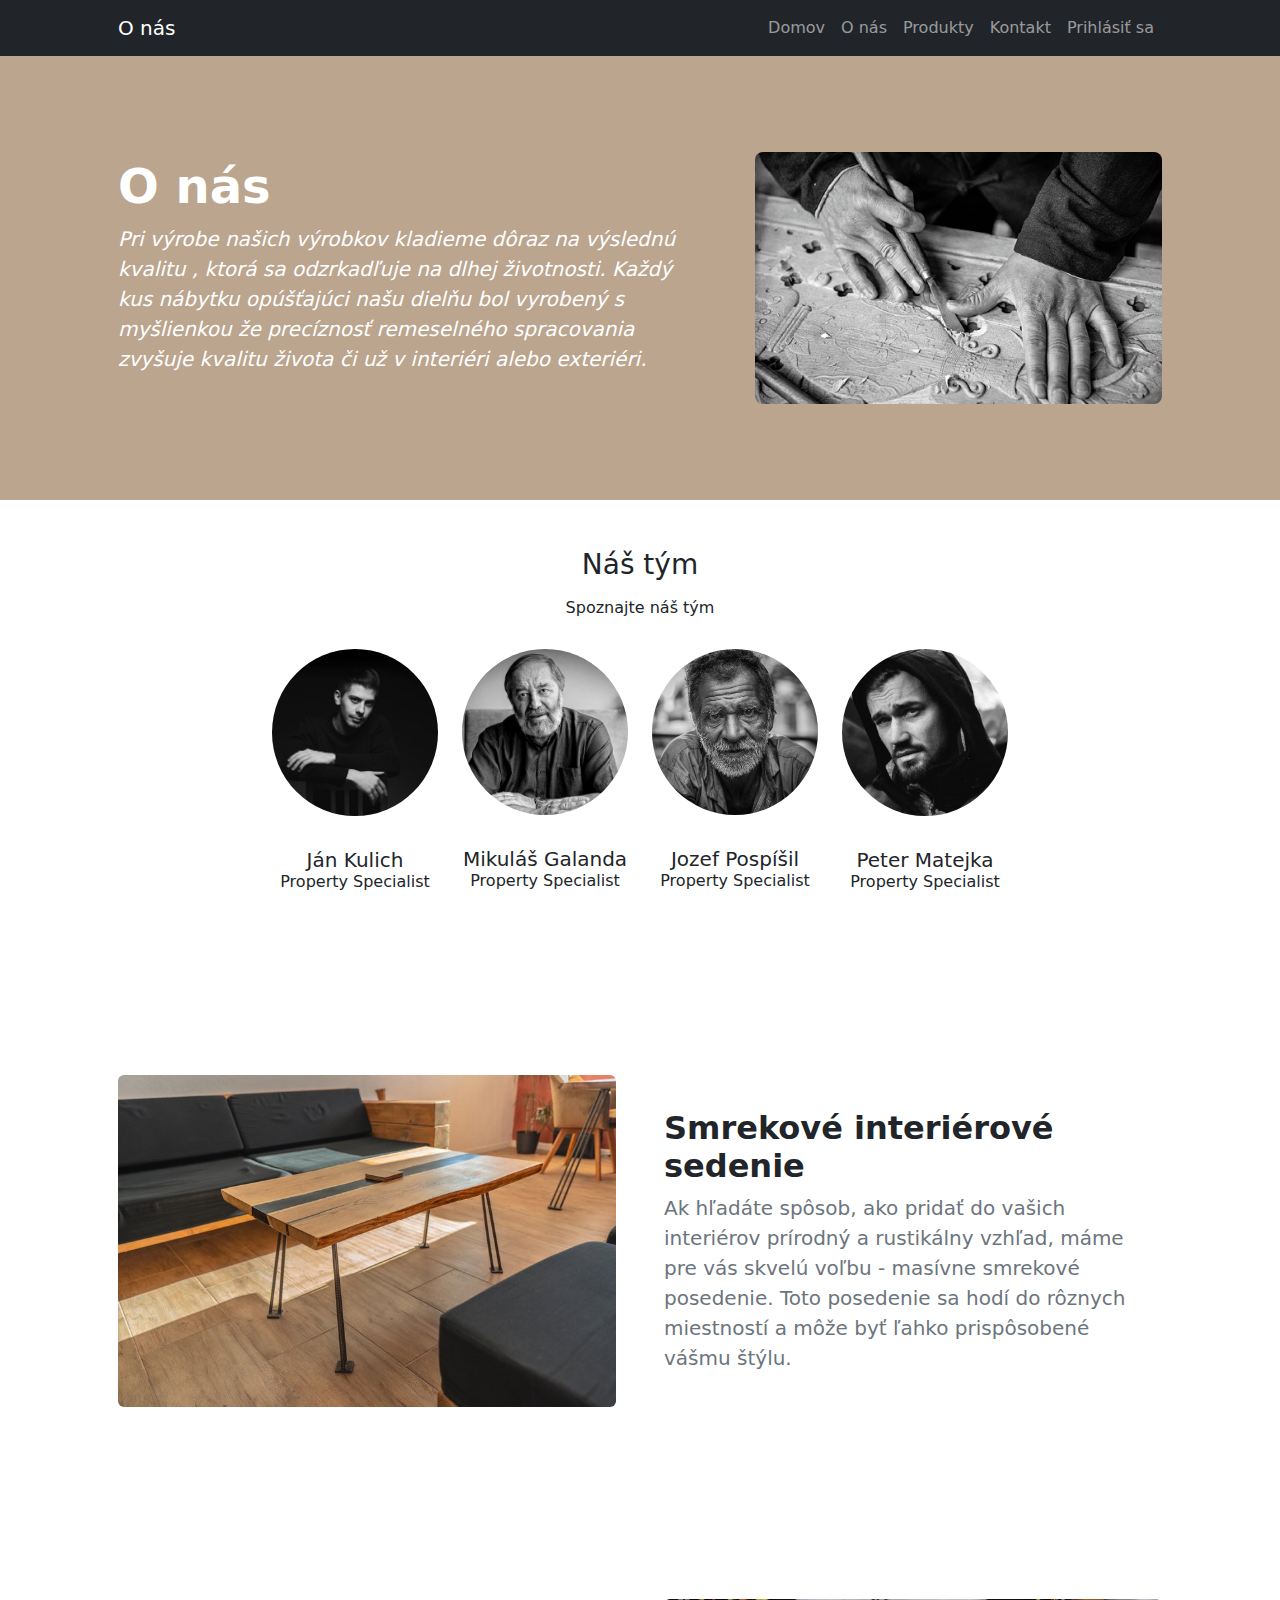
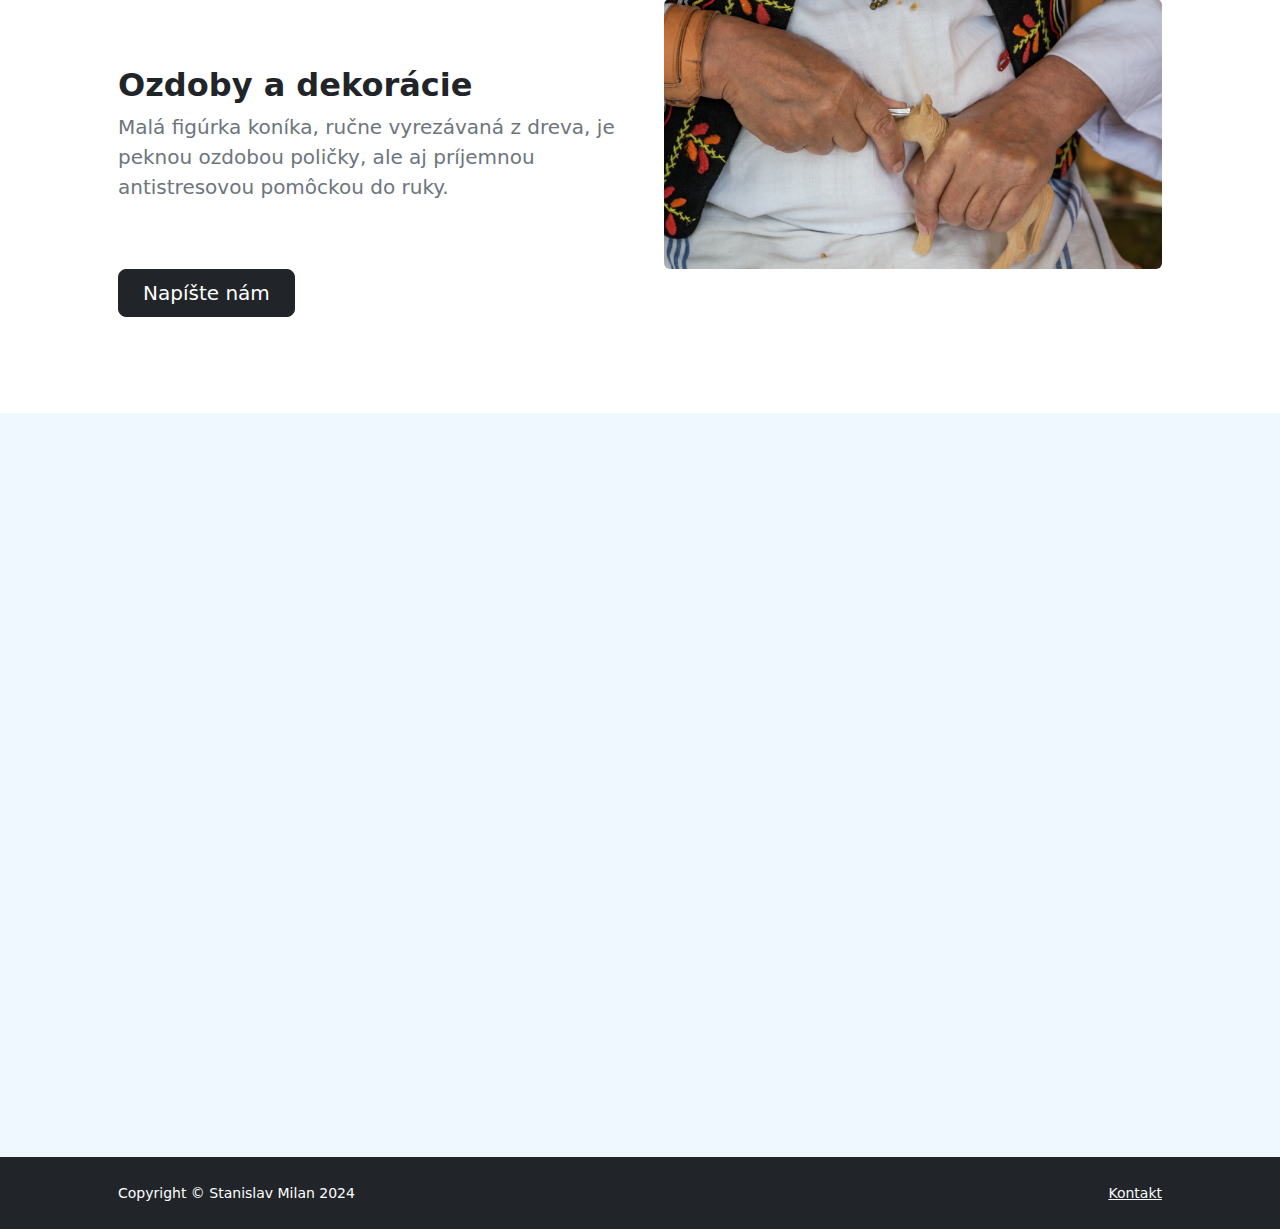
==== about.html @ b29594f5 "Add files via upload" ====
<!DOCTYPE html>
<html lang="sk">
    <head>
        <meta charset="utf-8" />
        <meta name="viewport" content="width=device-width, initial-scale=1, shrink-to-fit=no" />
        <meta name="description" content="" />
        <meta name="author" content="Stanislav Milan" />
        <title>Umelecké rezbárstvo-Masívny nábytok</title>
        <!-- Favicon-->
        <link rel="icon" type="image/x-icon" href="assets/stanologo.jpg" />
        <!-- Bootstrap icons-->
        <link href="https://cdn.jsdelivr.net/npm/bootstrap-icons@1.5.0/font/bootstrap-icons.css" rel="stylesheet" />
        <!-- Core theme CSS (includes Bootstrap)-->
        <link href="css/styles.css" rel="stylesheet" />
    </head>
    <body class="d-flex flex-column h-100 mt-0">
        <main class="flex-shrink-0">
            <!-- Navigacia-->
            <nav class="navbar navbar-expand-lg navbar-dark bg-dark">
                <div class="container px-5">
                    <a class="navbar-brand">O nás</a>
                    <button class="navbar-toggler" type="button" data-bs-toggle="collapse" data-bs-target="#navbarSupportedContent" aria-controls="navbarSupportedContent" aria-expanded="false" aria-label="Toggle navigation"><span class="navbar-toggler-icon"></span></button>
                    <div class="collapse navbar-collapse" id="navbarSupportedContent">
                        <ul class="navbar-nav ms-auto mb-2 mb-lg-0">
                            <li class="nav-item"><a class="nav-link" href="index.html">Domov</a></li>
                            <li class="nav-item"><a class="nav-link" href="about.html">O nás</a></li>
                            <li class="nav-item"><a class="nav-link" href="pricing.html">Produkty</a></li>
                            <li class="nav-item"><a class="nav-link" href="contact.html">Kontakt</a></li>
                            <li class="nav-item"><a class="nav-link" href="faq.html">Prihlásiť sa</a></li>
                            <li class="nav-item dropdown">
                    </div>
                </div>
            </nav>
            <!-- Header-->
            <button type="button" class="btn btn-dark  btn-floating btn-lg" id="btn-back-to-top">
                <i class="bi bi-arrow-up-circle"></i>
              </button>

            <header class="py-5" style="background-color: #bba58e;">
                <div class="container px-5">
                    <div class="row gx-5 align-items-center justify-content-center">
                        <div class="col-lg-8 col-xl-7 col-xxl-6">
                            <div class="my-5 text-center text-xl-start">
                                <h1 class="display-5 fw-bolder text-white mb-2">O nás</h1>
                                <div class="fs-5 mb-4 fst-italic text-white">Pri výrobe našich výrobkov kladieme dôraz na výslednú kvalitu , ktorá sa odzrkadľuje na dlhej životnosti. Každý kus nábytku opúšťajúci našu dielňu bol vyrobený s myšlienkou že precíznosť remeselného spracovania zvyšuje kvalitu života či už v interiéri alebo exteriéri.</div>
                                <div class="d-grid gap-3 d-sm-flex justify-content-sm-center justify-content-xl-start "></div>
                            </div>
                          </div>
                    <div class="col-xl-5 col-xxl-6 d-none d-xl-block text-center"><img class="img-fluid rounded-3 my-5" src="img/foto8.png" alt="..." /></div>
                </div>
              </div>
            </header>
            <div class="py-5 bg-white">
                <div class="container">
                  <div class="row justify-content-center mb-4">
                    <div class="col-md-7 text-center ">
                      <h3 class="mb-3">Náš tým</h3>
                      <h6 class="subtitle">Spoznajte náš tým </h6>
                    </div>
                  </div>
                  <div class="row justify-content-center">
                    <!-- column  -->
                    <div class="col-lg-2 mb-4">
                      <!-- Row -->
                      <div class="row">
                        <div class="col-md-12">
                          <img src="img/pt1.jpg" alt="wrapkit" class="img-fluid rounded-circle" />
                        </div>
                        <div class="col-md-12 text-center">
                          <div class="pt-2">
                            <h5 class="mt-4 font-weight-medium mb-0">Ján Kulich </h5>
                            <h6 class="subtitle mb-3">Property Specialist</h6>
                            
                           
                          </div>
                        </div>
                      </div>
                      <!-- Row -->
                    </div>
                    <!-- column  -->
                    <!-- column  -->
                    <div class="col-lg-2 mb-4">
                      <!-- Row -->
                      <div class="row">
                        <div class="col-md-12">
                          <img src="img/pt2.jpg" alt="wrapkit" class="img-fluid rounded-circle" />
                        </div>
                        <div class="col-md-12 text-center">
                          <div class="pt-2">
                            <h5 class="mt-4 font-weight-medium mb-0">Mikuláš Galanda</h5>
                            <h6 class="subtitle mb-3">Property Specialist</h6>
                            
                          </div>
                        </div>
                      </div>
                      <!-- Row -->
                    </div>
                    <!-- column  -->
                    <!-- column  -->
                    <div class="col-lg-2 mb-4">
                      <!-- Row -->
                      <div class="row">
                        <div class="col-md-12">
                          <img src="img/pt3.jpg" alt="wrapkit" class="img-fluid rounded-circle" />
                        </div>
                        <div class="col-md-12 text-center">
                          <div class="pt-2">
                            <h5 class="mt-4 font-weight-medium mb-0">Jozef Pospíšil </h5>
                            <h6 class="subtitle mb-3">Property Specialist</h6>
                            
                            
                          </div>
                        </div>
                      </div>
                      <!-- Row -->
                    </div>
                    <!-- column  -->
                    <!-- column  -->
                    <div class="col-lg-2 mb-4">
                      <!-- Row -->
                      <div class="row">
                        <div class="col-md-12">
                          <img src="img/pt4.jpg" alt="wrapkit" class="img-fluid rounded-circle" />
                        </div>
                        <div class="col-md-12 text-center">
                          <div class="pt-2">
                            <h5 class="mt-4 font-weight-medium mb-0">Peter Matejka</h5>
                            <h6 class="subtitle mb-3">Property Specialist</h6>
                            
                            
                          </div>
                        </div>
                      </div>
                      <!-- Row -->
                    </div>
                  </div>
                </div>
              </div>
            <!-- Sekcia 1-->
            <section class="py-5 bg-white" id="scroll-target">
                <div class="container px-5 my-5">
                    <div class="row gx-5 align-items-center">
                        <div class="col-lg-6"><img class="img-fluid rounded mb-5 mb-lg-0" src="img/stol2.jpg" alt="..." /></div>
                        <div class="col-lg-6">
                            <h2 class="fw-bolder">Smrekové interiérové sedenie</h2>
                            <p class="lead fw-normal text-muted mb-0">Ak hľadáte spôsob, ako pridať do vašich interiérov prírodný a rustikálny vzhľad, máme pre vás skvelú voľbu - masívne smrekové posedenie. Toto posedenie sa hodí do rôznych miestností a môže byť ľahko prispôsobené vášmu štýlu.</p>
                        </div>
                    </div>
                </div>
            </section>
            <!-- Sekcia 2-->
            <section class="py-5 bg-white" id="scroll-target">
                <div class="container px-5 my-5">
                    <div class="row gx-5 align-items-center">
                        <div class="col-lg-6 order-first order-lg-last"><img class="img-fluid rounded mb-5 mb-lg-0" src="img/foto4.png" alt="..." /></div>
                        <div class="col-lg-6">
                            <h2 class="fw-bolder">Ozdoby a dekorácie</h2>
                            <p class="lead fw-normal text-muted mb-0">Malá figúrka koníka, ručne vyrezávaná z dreva, je peknou ozdobou poličky, ale aj príjemnou antistresovou pomôckou do ruky. </p>
                        </div>
                    </div>
                    <a class="btn btn-dark btn-lg px-4 me-sm-3" href="message formular.html">Napíšte nám</a>    
                </div>
            </section>

            <!--Google map--> 
            <div class="row justify-content-center mb-4">
              <div class=" text-center ">
            <div class="ratio ratio-16x9">
              <iframe src="https://www.google.com/maps/embed?pb=!1m18!1m12!1m3!1d96714.68291250926!2d-74.05953969406828!3d40.75468158321536!2m3!1f0!2f0!3f0!3m2!1i1024!2i768!4f13.1!3m3!1m2!1s0x89c2588f046ee661%3A0xa0b3281fcecc08c!2sManhattan%2C%20Nowy%20Jork%2C%20Stany%20Zjednoczone!5e0!3m2!1spl!2spl!4v1672242259543!5m2!1spl!2spl"  allowfullscreen="" loading="lazy" referrerpolicy="no-referrer-when-downgrade"></iframe>
            </div>
              </div>
            </div>
<!--Google Maps-->


            
        <!-- Footer-->
        <footer class="bg-dark py-4 mt-auto">
            <div class="container px-5">
                <div class="row align-items-center justify-content-between flex-column flex-sm-row">
                    <div class="col-auto"><div class="small m-0 text-white">Copyright &copy; Stanislav Milan 2024</div></div>
                    <div class="col-auto">
                        
                        
                        <a class="link-light small" href="contact.html">Kontakt</a>
                    </div>
                </div>
            </div>
        </footer>
        <!-- Bootstrap core JS-->
        <script src="https://cdn.jsdelivr.net/npm/bootstrap@5.2.3/dist/js/bootstrap.bundle.min.js"></script>
        <!-- Core theme JS-->
        <script src="js/scripts.js"></script>
    </body>
</html>
---- css/styles.css ----
@charset "UTF-8";

:root {
  --bs-blue: #0d6efd;
  --bs-indigo: #6610f2;
  --bs-purple: #6f42c1;
  --bs-pink: #d63384;
  --bs-red: #dc3545;
  --bs-orange: #fd7e14;
  --bs-yellow: #ffc107;
  --bs-green: #198754;
  --bs-teal: #20c997;
  --bs-cyan: #0dcaf0;
  --bs-black: #000;
  --bs-white: #fff;
  --bs-gray: #6c757d;
  --bs-gray-dark: #343a40;
  --bs-gray-100: #f8f9fa;
  --bs-gray-200: #e9ecef;
  --bs-gray-300: #dee2e6;
  --bs-gray-400: #ced4da;
  --bs-gray-500: #adb5bd;
  --bs-gray-600: #6c757d;
  --bs-gray-700: #495057;
  --bs-gray-800: #343a40;
  --bs-gray-900: #212529;
  --bs-primary: #0d6efd;
  --bs-secondary: #6c757d;
  --bs-success: #198754;
  --bs-info: #0dcaf0;
  --bs-warning: #ffc107;
  --bs-danger: #dc3545;
  --bs-light: #f8f9fa;
  --bs-dark: #212529;
  --bs-primary-rgb: 13, 110, 253;
  --bs-secondary-rgb: 108, 117, 125;
  --bs-success-rgb: 25, 135, 84;
  --bs-info-rgb: 13, 202, 240;
  --bs-warning-rgb: 255, 193, 7;
  --bs-danger-rgb: 220, 53, 69;
  --bs-light-rgb: 248, 249, 250;
  --bs-dark-rgb: 33, 37, 41;
  --bs-white-rgb: 255, 255, 255;
  --bs-black-rgb: 0, 0, 0;
  --bs-body-color-rgb: 33, 37, 41;
  --bs-body-bg-rgb: 255, 255, 255;
  --bs-font-sans-serif: system-ui, -apple-system, "Segoe UI", Roboto, "Helvetica Neue", "Noto Sans", "Liberation Sans", Arial, sans-serif, "Apple Color Emoji", "Segoe UI Emoji", "Segoe UI Symbol", "Noto Color Emoji";
  --bs-font-monospace: SFMono-Regular, Menlo, Monaco, Consolas, "Liberation Mono", "Courier New", monospace;
  --bs-gradient: linear-gradient(180deg, rgba(255, 255, 255, 0.15), rgba(255, 255, 255, 0));
  --bs-body-font-family: var(--bs-font-sans-serif);
  --bs-body-font-size: 1rem;
  --bs-body-font-weight: 400;
  --bs-body-line-height: 1.5;
  --bs-body-color: #212529;
  --bs-body-bg: #fff;
  --bs-border-width: 1px;
  --bs-border-style: solid;
  --bs-border-color: #dee2e6;
  --bs-border-color-translucent: rgba(0, 0, 0, 0.175);
  --bs-border-radius: 0.375rem;
  --bs-border-radius-sm: 0.25rem;
  --bs-border-radius-lg: 0.5rem;
  --bs-border-radius-xl: 1rem;
  --bs-border-radius-2xl: 2rem;
  --bs-border-radius-pill: 50rem;
  --bs-link-color: #0d6efd;
  --bs-link-hover-color: #0a58ca;
  --bs-code-color: #d63384;
  --bs-highlight-bg: #fff3cd;
}

*,
*::before,
*::after {
  box-sizing: border-box;
}

@media (prefers-reduced-motion: no-preference) {
  :root {
    scroll-behavior: smooth;
  }
}

body {
  margin: 0;
  font-family: var(--bs-body-font-family);
  font-size: var(--bs-body-font-size);
  font-weight: var(--bs-body-font-weight);
  line-height: var(--bs-body-line-height);
  color: var(--bs-body-color);
  text-align: var(--bs-body-text-align);
  background-color: var(--bs-body-bg);
  -webkit-text-size-adjust: 100%;
  -webkit-tap-highlight-color: rgba(0, 0, 0, 0);
}

#btn-back-to-top {
  position: fixed;
  bottom: 20px;
  right: 20px;
  display: none;
  }

hr {
  margin: 1rem 0;
  color: inherit;
  border: 0;
  border-top: 1px solid;
  opacity: 0.25;
}

h6, .h6, h5, .h5, h4, .h4, h3, .h3, h2, .h2, h1, .h1 {
  margin-top: 0;
  margin-bottom: 0.5rem;
  font-weight: 500;
  line-height: 1.2;
}

h1, .h1 {
  font-size: calc(1.375rem + 1.5vw);
}
@media (min-width: 1200px) {
  h1, .h1 {
    font-size: 2.5rem;
  }
}

h2, .h2 {
  font-size: calc(1.325rem + 0.9vw);
}
@media (min-width: 1200px) {
  h2, .h2 {
    font-size: 2rem;
  }
}

h3, .h3 {
  font-size: calc(1.3rem + 0.6vw);
}
@media (min-width: 1200px) {
  h3, .h3 {
    font-size: 1.75rem;
  }
}

h4, .h4 {
  font-size: calc(1.275rem + 0.3vw);
}
@media (min-width: 1200px) {
  h4, .h4 {
    font-size: 1.5rem;
  }
}

h5, .h5 {
  font-size: 1.25rem;
}

h6, .h6 {
  font-size: 1rem;
}

p {
  margin-top: 0;
  margin-bottom: 1rem;
}

abbr[title] {
  -webkit-text-decoration: underline dotted;
          text-decoration: underline dotted;
  cursor: help;
  -webkit-text-decoration-skip-ink: none;
          text-decoration-skip-ink: none;
}

address {
  margin-bottom: 1rem;
  font-style: normal;
  line-height: inherit;
}

ol,
ul {
  padding-left: 2rem;
}

ol,
ul,
dl {
  margin-top: 0;
  margin-bottom: 1rem;
}

ol ol,
ul ul,
ol ul,
ul ol {
  margin-bottom: 0;
}

dt {
  font-weight: 700;
}

dd {
  margin-bottom: 0.5rem;
  margin-left: 0;
}

blockquote {
  margin: 0 0 1rem;
}

b,
strong {
  font-weight: bolder;
}

small, .small {
  font-size: 0.875em;
}

mark, .mark {
  padding: 0.1875em;
  background-color: var(--bs-highlight-bg);
}

sub,
sup {
  position: relative;
  font-size: 0.75em;
  line-height: 0;
  vertical-align: baseline;
}

sub {
  bottom: -0.25em;
}

sup {
  top: -0.5em;
}

a {
  color: var(--bs-link-color);
  text-decoration: underline;
}
a:hover {
  color: var(--bs-link-hover-color);
}

a:not([href]):not([class]), a:not([href]):not([class]):hover {
  color: inherit;
  text-decoration: none;
}

pre,
code,
kbd,
samp {
  font-family: var(--bs-font-monospace);
  font-size: 1em;
}

pre {
  display: block;
  margin-top: 0;
  margin-bottom: 1rem;
  overflow: auto;
  font-size: 0.875em;
}
pre code {
  font-size: inherit;
  color: inherit;
  word-break: normal;
}

code {
  font-size: 0.875em;
  color: var(--bs-code-color);
  word-wrap: break-word;
}
a > code {
  color: inherit;
}

kbd {
  padding: 0.1875rem 0.375rem;
  font-size: 0.875em;
  color: var(--bs-body-bg);
  background-color: var(--bs-body-color);
  border-radius: 0.25rem;
}
kbd kbd {
  padding: 0;
  font-size: 1em;
}

figure {
  margin: 0 0 1rem;
}

img,
svg {
  vertical-align: middle;
}

table {
  caption-side: bottom;
  border-collapse: collapse;
}

caption {
  padding-top: 0.5rem;
  padding-bottom: 0.5rem;
  color: #6c757d;
  text-align: left;
}

th {
  text-align: inherit;
  text-align: -webkit-match-parent;
}

thead,
tbody,
tfoot,
tr,
td,
th {
  border-color: inherit;
  border-style: solid;
  border-width: 0;
}

label {
  display: inline-block;
}

button {
  border-radius: 0;
}

button:focus:not(:focus-visible) {
  outline: 0;
}

input,
button,
select,
optgroup,
textarea {
  margin: 0;
  font-family: inherit;
  font-size: inherit;
  line-height: inherit;
}

button,
select {
  text-transform: none;
}

[role=button] {
  cursor: pointer;
}

select {
  word-wrap: normal;
}
select:disabled {
  opacity: 1;
}

[list]:not([type=date]):not([type=datetime-local]):not([type=month]):not([type=week]):not([type=time])::-webkit-calendar-picker-indicator {
  display: none !important;
}

button,
[type=button],
[type=reset],
[type=submit] {
  -webkit-appearance: button;
}
button:not(:disabled),
[type=button]:not(:disabled),
[type=reset]:not(:disabled),
[type=submit]:not(:disabled) {
  cursor: pointer;
}

::-moz-focus-inner {
  padding: 0;
  border-style: none;
}

textarea {
  resize: vertical;
}

fieldset {
  min-width: 0;
  padding: 0;
  margin: 0;
  border: 0;
}

legend {
  float: left;
  width: 100%;
  padding: 0;
  margin-bottom: 0.5rem;
  font-size: calc(1.275rem + 0.3vw);
  line-height: inherit;
}
@media (min-width: 1200px) {
  legend {
    font-size: 1.5rem;
  }
}
legend + * {
  clear: left;
}

::-webkit-datetime-edit-fields-wrapper,
::-webkit-datetime-edit-text,
::-webkit-datetime-edit-minute,
::-webkit-datetime-edit-hour-field,
::-webkit-datetime-edit-day-field,
::-webkit-datetime-edit-month-field,
::-webkit-datetime-edit-year-field {
  padding: 0;
}

::-webkit-inner-spin-button {
  height: auto;
}

[type=search] {
  outline-offset: -2px;
  -webkit-appearance: textfield;
}

/* rtl:raw:
[type="tel"],
[type="url"],
[type="email"],
[type="number"] {
  direction: ltr;
}
*/
::-webkit-search-decoration {
  -webkit-appearance: none;
}

::-webkit-color-swatch-wrapper {
  padding: 0;
}

::file-selector-button {
  font: inherit;
  -webkit-appearance: button;
}

output {
  display: inline-block;
}

iframe {
  border: 0;
}

summary {
  display: list-item;
  cursor: pointer;
}

progress {
  vertical-align: baseline;
}

[hidden] {
  display: none !important;
}

.lead {
  font-size: 1.25rem;
  font-weight: 300;
}

.display-1 {
  font-size: calc(1.625rem + 4.5vw);
  font-weight: 300;
  line-height: 1.2;
}
@media (min-width: 1200px) {
  .display-1 {
    font-size: 5rem;
  }
}

.display-2 {
  font-size: calc(1.575rem + 3.9vw);
  font-weight: 300;
  line-height: 1.2;
}
@media (min-width: 1200px) {
  .display-2 {
    font-size: 4.5rem;
  }
}

.display-3 {
  font-size: calc(1.525rem + 3.3vw);
  font-weight: 300;
  line-height: 1.2;
}
@media (min-width: 1200px) {
  .display-3 {
    font-size: 4rem;
  }
}

.display-4 {
  font-size: calc(1.475rem + 2.7vw);
  font-weight: 300;
  line-height: 1.2;
}
@media (min-width: 1200px) {
  .display-4 {
    font-size: 3.5rem;
  }
}

.display-5 {
  font-size: calc(1.425rem + 2.1vw);
  font-weight: 300;
  line-height: 1.2;
}
@media (min-width: 1200px) {
  .display-5 {
    font-size: 3rem;
  }
}

.display-6 {
  font-size: calc(1.375rem + 1.5vw);
  font-weight: 300;
  line-height: 1.2;
}
@media (min-width: 1200px) {
  .display-6 {
    font-size: 2.5rem;
  }
}

.list-unstyled {
  padding-left: 0;
  list-style: none;
}

.list-inline {
  padding-left: 0;
  list-style: none;
}

.list-inline-item {
  display: inline-block;
}
.list-inline-item:not(:last-child) {
  margin-right: 0.5rem;
}

.initialism {
  font-size: 0.875em;
  text-transform: uppercase;
}

.blockquote {
  margin-bottom: 1rem;
  font-size: 1.25rem;
}
.blockquote > :last-child {
  margin-bottom: 0;
}

.blockquote-footer {
  margin-top: -1rem;
  margin-bottom: 1rem;
  font-size: 0.875em;
  color: #6c757d;
}
.blockquote-footer::before {
  content: "— ";
}

.img-fluid {
  max-width: 100%;
  height: auto;
}

.img-thumbnail {
  padding: 0.25rem;
  background-color: #fff;
  border: 1px solid var(--bs-border-color);
  border-radius: 0.375rem;
  max-width: 100%;
  height: auto;
}

.figure {
  display: inline-block;
}

.figure-img {
  margin-bottom: 0.5rem;
  line-height: 1;
}

.figure-caption {
  font-size: 0.875em;
  color: #6c757d;
}

.container,
.container-fluid,
.container-xxl,
.container-xl,
.container-lg,
.container-md,
.container-sm {
  --bs-gutter-x: 1.5rem;
  --bs-gutter-y: 0;
  width: 100%;
  padding-right: calc(var(--bs-gutter-x) * 0.5);
  padding-left: calc(var(--bs-gutter-x) * 0.5);
  margin-right: auto;
  margin-left: auto;
}

@media (min-width: 576px) {
  .container-sm, .container {
    max-width: 540px;
  }
}
@media (min-width: 768px) {
  .container-md, .container-sm, .container {
    max-width: 720px;
  }
}
@media (min-width: 992px) {
  .container-lg, .container-md, .container-sm, .container {
    max-width: 960px;
  }
}
@media (min-width: 1200px) {
  .container-xl, .container-lg, .container-md, .container-sm, .container {
    max-width: 1140px;
  }
}
@media (min-width: 1400px) {
  .container-xxl, .container-xl, .container-lg, .container-md, .container-sm, .container {
    max-width: 1320px;
  }
}
.row {
  --bs-gutter-x: 1.5rem;
  --bs-gutter-y: 0;
  display: flex;
  flex-wrap: wrap;
  margin-top: calc(-1 * var(--bs-gutter-y));
  margin-right: calc(-0.5 * var(--bs-gutter-x));
  margin-left: calc(-0.5 * var(--bs-gutter-x));
}
.row > * {
  flex-shrink: 0;
  width: 100%;
  max-width: 100%;
  padding-right: calc(var(--bs-gutter-x) * 0.5);
  padding-left: calc(var(--bs-gutter-x) * 0.5);
  margin-top: var(--bs-gutter-y);
}

.col {
  flex: 1 0 0%;
}

.row-cols-auto > * {
  flex: 0 0 auto;
  width: auto;
}

.row-cols-1 > * {
  flex: 0 0 auto;
  width: 100%;
}

.row-cols-2 > * {
  flex: 0 0 auto;
  width: 50%;
}

.row-cols-3 > * {
  flex: 0 0 auto;
  width: 33.3333333333%;
}

.row-cols-4 > * {
  flex: 0 0 auto;
  width: 25%;
}

.row-cols-5 > * {
  flex: 0 0 auto;
  width: 20%;
}

.row-cols-6 > * {
  flex: 0 0 auto;
  width: 16.6666666667%;
}

.col-auto {
  flex: 0 0 auto;
  width: auto;
}

.col-1 {
  flex: 0 0 auto;
  width: 8.33333333%;
}

.col-2 {
  flex: 0 0 auto;
  width: 16.66666667%;
}

.col-3 {
  flex: 0 0 auto;
  width: 25%;
}

.col-4 {
  flex: 0 0 auto;
  width: 33.33333333%;
}

.col-5 {
  flex: 0 0 auto;
  width: 41.66666667%;
}

.col-6 {
  flex: 0 0 auto;
  width: 50%;
}

.col-7 {
  flex: 0 0 auto;
  width: 58.33333333%;
}

.col-8 {
  flex: 0 0 auto;
  width: 66.66666667%;
}

.col-9 {
  flex: 0 0 auto;
  width: 75%;
}

.col-10 {
  flex: 0 0 auto;
  width: 83.33333333%;
}

.col-11 {
  flex: 0 0 auto;
  width: 91.66666667%;
}

.col-12 {
  flex: 0 0 auto;
  width: 100%;
}

.offset-1 {
  margin-left: 8.33333333%;
}

.offset-2 {
  margin-left: 16.66666667%;
}

.offset-3 {
  margin-left: 25%;
}

.offset-4 {
  margin-left: 33.33333333%;
}

.offset-5 {
  margin-left: 41.66666667%;
}

.offset-6 {
  margin-left: 50%;
}

.offset-7 {
  margin-left: 58.33333333%;
}

.offset-8 {
  margin-left: 66.66666667%;
}

.offset-9 {
  margin-left: 75%;
}

.offset-10 {
  margin-left: 83.33333333%;
}

.offset-11 {
  margin-left: 91.66666667%;
}

.g-0,
.gx-0 {
  --bs-gutter-x: 0;
}

.g-0,
.gy-0 {
  --bs-gutter-y: 0;
}

.g-1,
.gx-1 {
  --bs-gutter-x: 0.25rem;
}

.g-1,
.gy-1 {
  --bs-gutter-y: 0.25rem;
}

.g-2,
.gx-2 {
  --bs-gutter-x: 0.5rem;
}

.g-2,
.gy-2 {
  --bs-gutter-y: 0.5rem;
}

.g-3,
.gx-3 {
  --bs-gutter-x: 1rem;
}

.g-3,
.gy-3 {
  --bs-gutter-y: 1rem;
}

.g-4,
.gx-4 {
  --bs-gutter-x: 1.5rem;
}

.g-4,
.gy-4 {
  --bs-gutter-y: 1.5rem;
}

.g-5,
.gx-5 {
  --bs-gutter-x: 3rem;
}

.g-5,
.gy-5 {
  --bs-gutter-y: 3rem;
}

@media (min-width: 576px) {
  .col-sm {
    flex: 1 0 0%;
  }
  .row-cols-sm-auto > * {
    flex: 0 0 auto;
    width: auto;
  }
  .row-cols-sm-1 > * {
    flex: 0 0 auto;
    width: 100%;
  }
  .row-cols-sm-2 > * {
    flex: 0 0 auto;
    width: 50%;
  }
  .row-cols-sm-3 > * {
    flex: 0 0 auto;
    width: 33.3333333333%;
  }
  .row-cols-sm-4 > * {
    flex: 0 0 auto;
    width: 25%;
  }
  .row-cols-sm-5 > * {
    flex: 0 0 auto;
    width: 20%;
  }
  .row-cols-sm-6 > * {
    flex: 0 0 auto;
    width: 16.6666666667%;
  }
  .col-sm-auto {
    flex: 0 0 auto;
    width: auto;
  }
  .col-sm-1 {
    flex: 0 0 auto;
    width: 8.33333333%;
  }
  .col-sm-2 {
    flex: 0 0 auto;
    width: 16.66666667%;
  }
  .col-sm-3 {
    flex: 0 0 auto;
    width: 25%;
  }
  .col-sm-4 {
    flex: 0 0 auto;
    width: 33.33333333%;
  }
  .col-sm-5 {
    flex: 0 0 auto;
    width: 41.66666667%;
  }
  .col-sm-6 {
    flex: 0 0 auto;
    width: 50%;
  }
  .col-sm-7 {
    flex: 0 0 auto;
    width: 58.33333333%;
  }
  .col-sm-8 {
    flex: 0 0 auto;
    width: 66.66666667%;
  }
  .col-sm-9 {
    flex: 0 0 auto;
    width: 75%;
  }
  .col-sm-10 {
    flex: 0 0 auto;
    width: 83.33333333%;
  }
  .col-sm-11 {
    flex: 0 0 auto;
    width: 91.66666667%;
  }
  .col-sm-12 {
    flex: 0 0 auto;
    width: 100%;
  }
  .offset-sm-0 {
    margin-left: 0;
  }
  .offset-sm-1 {
    margin-left: 8.33333333%;
  }
  .offset-sm-2 {
    margin-left: 16.66666667%;
  }
  .offset-sm-3 {
    margin-left: 25%;
  }
  .offset-sm-4 {
    margin-left: 33.33333333%;
  }
  .offset-sm-5 {
    margin-left: 41.66666667%;
  }
  .offset-sm-6 {
    margin-left: 50%;
  }
  .offset-sm-7 {
    margin-left: 58.33333333%;
  }
  .offset-sm-8 {
    margin-left: 66.66666667%;
  }
  .offset-sm-9 {
    margin-left: 75%;
  }
  .offset-sm-10 {
    margin-left: 83.33333333%;
  }
  .offset-sm-11 {
    margin-left: 91.66666667%;
  }
  .g-sm-0,
  .gx-sm-0 {
    --bs-gutter-x: 0;
  }
  .g-sm-0,
  .gy-sm-0 {
    --bs-gutter-y: 0;
  }
  .g-sm-1,
  .gx-sm-1 {
    --bs-gutter-x: 0.25rem;
  }
  .g-sm-1,
  .gy-sm-1 {
    --bs-gutter-y: 0.25rem;
  }
  .g-sm-2,
  .gx-sm-2 {
    --bs-gutter-x: 0.5rem;
  }
  .g-sm-2,
  .gy-sm-2 {
    --bs-gutter-y: 0.5rem;
  }
  .g-sm-3,
  .gx-sm-3 {
    --bs-gutter-x: 1rem;
  }
  .g-sm-3,
  .gy-sm-3 {
    --bs-gutter-y: 1rem;
  }
  .g-sm-4,
  .gx-sm-4 {
    --bs-gutter-x: 1.5rem;
  }
  .g-sm-4,
  .gy-sm-4 {
    --bs-gutter-y: 1.5rem;
  }
  .g-sm-5,
  .gx-sm-5 {
    --bs-gutter-x: 3rem;
  }
  .g-sm-5,
  .gy-sm-5 {
    --bs-gutter-y: 3rem;
  }
}
@media (min-width: 768px) {
  .col-md {
    flex: 1 0 0%;
  }
  .row-cols-md-auto > * {
    flex: 0 0 auto;
    width: auto;
  }
  .row-cols-md-1 > * {
    flex: 0 0 auto;
    width: 100%;
  }
  .row-cols-md-2 > * {
    flex: 0 0 auto;
    width: 50%;
  }
  .row-cols-md-3 > * {
    flex: 0 0 auto;
    width: 33.3333333333%;
  }
  .row-cols-md-4 > * {
    flex: 0 0 auto;
    width: 25%;
  }
  .row-cols-md-5 > * {
    flex: 0 0 auto;
    width: 20%;
  }
  .row-cols-md-6 > * {
    flex: 0 0 auto;
    width: 16.6666666667%;
  }
  .col-md-auto {
    flex: 0 0 auto;
    width: auto;
  }
  .col-md-1 {
    flex: 0 0 auto;
    width: 8.33333333%;
  }
  .col-md-2 {
    flex: 0 0 auto;
    width: 16.66666667%;
  }
  .col-md-3 {
    flex: 0 0 auto;
    width: 25%;
  }
  .col-md-4 {
    flex: 0 0 auto;
    width: 33.33333333%;
  }
  .col-md-5 {
    flex: 0 0 auto;
    width: 41.66666667%;
  }
  .col-md-6 {
    flex: 0 0 auto;
    width: 50%;
  }
  .col-md-7 {
    flex: 0 0 auto;
    width: 58.33333333%;
  }
  .col-md-8 {
    flex: 0 0 auto;
    width: 66.66666667%;
  }
  .col-md-9 {
    flex: 0 0 auto;
    width: 75%;
  }
  .col-md-10 {
    flex: 0 0 auto;
    width: 83.33333333%;
  }
  .col-md-11 {
    flex: 0 0 auto;
    width: 91.66666667%;
  }
  .col-md-12 {
    flex: 0 0 auto;
    width: 100%;
  }
  .offset-md-0 {
    margin-left: 0;
  }
  .offset-md-1 {
    margin-left: 8.33333333%;
  }
  .offset-md-2 {
    margin-left: 16.66666667%;
  }
  .offset-md-3 {
    margin-left: 25%;
  }
  .offset-md-4 {
    margin-left: 33.33333333%;
  }
  .offset-md-5 {
    margin-left: 41.66666667%;
  }
  .offset-md-6 {
    margin-left: 50%;
  }
  .offset-md-7 {
    margin-left: 58.33333333%;
  }
  .offset-md-8 {
    margin-left: 66.66666667%;
  }
  .offset-md-9 {
    margin-left: 75%;
  }
  .offset-md-10 {
    margin-left: 83.33333333%;
  }
  .offset-md-11 {
    margin-left: 91.66666667%;
  }
  .g-md-0,
  .gx-md-0 {
    --bs-gutter-x: 0;
  }
  .g-md-0,
  .gy-md-0 {
    --bs-gutter-y: 0;
  }
  .g-md-1,
  .gx-md-1 {
    --bs-gutter-x: 0.25rem;
  }
  .g-md-1,
  .gy-md-1 {
    --bs-gutter-y: 0.25rem;
  }
  .g-md-2,
  .gx-md-2 {
    --bs-gutter-x: 0.5rem;
  }
  .g-md-2,
  .gy-md-2 {
    --bs-gutter-y: 0.5rem;
  }
  .g-md-3,
  .gx-md-3 {
    --bs-gutter-x: 1rem;
  }
  .g-md-3,
  .gy-md-3 {
    --bs-gutter-y: 1rem;
  }
  .g-md-4,
  .gx-md-4 {
    --bs-gutter-x: 1.5rem;
  }
  .g-md-4,
  .gy-md-4 {
    --bs-gutter-y: 1.5rem;
  }
  .g-md-5,
  .gx-md-5 {
    --bs-gutter-x: 3rem;
  }
  .g-md-5,
  .gy-md-5 {
    --bs-gutter-y: 3rem;
  }
}
@media (min-width: 992px) {
  .col-lg {
    flex: 1 0 0%;
  }
  .row-cols-lg-auto > * {
    flex: 0 0 auto;
    width: auto;
  }
  .row-cols-lg-1 > * {
    flex: 0 0 auto;
    width: 100%;
  }
  .row-cols-lg-2 > * {
    flex: 0 0 auto;
    width: 50%;
  }
  .row-cols-lg-3 > * {
    flex: 0 0 auto;
    width: 33.3333333333%;
  }
  .row-cols-lg-4 > * {
    flex: 0 0 auto;
    width: 25%;
  }
  .row-cols-lg-5 > * {
    flex: 0 0 auto;
    width: 20%;
  }
  .row-cols-lg-6 > * {
    flex: 0 0 auto;
    width: 16.6666666667%;
  }
  .col-lg-auto {
    flex: 0 0 auto;
    width: auto;
  }
  .col-lg-1 {
    flex: 0 0 auto;
    width: 8.33333333%;
  }
  .col-lg-2 {
    flex: 0 0 auto;
    width: 16.66666667%;
  }
  .col-lg-3 {
    flex: 0 0 auto;
    width: 25%;
  }
  .col-lg-4 {
    flex: 0 0 auto;
    width: 33.33333333%;
  }
  .col-lg-5 {
    flex: 0 0 auto;
    width: 41.66666667%;
  }
  .col-lg-6 {
    flex: 0 0 auto;
    width: 50%;
  }
  .col-lg-7 {
    flex: 0 0 auto;
    width: 58.33333333%;
  }
  .col-lg-8 {
    flex: 0 0 auto;
    width: 66.66666667%;
  }
  .col-lg-9 {
    flex: 0 0 auto;
    width: 75%;
  }
  .col-lg-10 {
    flex: 0 0 auto;
    width: 83.33333333%;
  }
  .col-lg-11 {
    flex: 0 0 auto;
    width: 91.66666667%;
  }
  .col-lg-12 {
    flex: 0 0 auto;
    width: 100%;
  }
  .offset-lg-0 {
    margin-left: 0;
  }
  .offset-lg-1 {
    margin-left: 8.33333333%;
  }
  .offset-lg-2 {
    margin-left: 16.66666667%;
  }
  .offset-lg-3 {
    margin-left: 25%;
  }
  .offset-lg-4 {
    margin-left: 33.33333333%;
  }
  .offset-lg-5 {
    margin-left: 41.66666667%;
  }
  .offset-lg-6 {
    margin-left: 50%;
  }
  .offset-lg-7 {
    margin-left: 58.33333333%;
  }
  .offset-lg-8 {
    margin-left: 66.66666667%;
  }
  .offset-lg-9 {
    margin-left: 75%;
  }
  .offset-lg-10 {
    margin-left: 83.33333333%;
  }
  .offset-lg-11 {
    margin-left: 91.66666667%;
  }
  .g-lg-0,
  .gx-lg-0 {
    --bs-gutter-x: 0;
  }
  .g-lg-0,
  .gy-lg-0 {
    --bs-gutter-y: 0;
  }
  .g-lg-1,
  .gx-lg-1 {
    --bs-gutter-x: 0.25rem;
  }
  .g-lg-1,
  .gy-lg-1 {
    --bs-gutter-y: 0.25rem;
  }
  .g-lg-2,
  .gx-lg-2 {
    --bs-gutter-x: 0.5rem;
  }
  .g-lg-2,
  .gy-lg-2 {
    --bs-gutter-y: 0.5rem;
  }
  .g-lg-3,
  .gx-lg-3 {
    --bs-gutter-x: 1rem;
  }
  .g-lg-3,
  .gy-lg-3 {
    --bs-gutter-y: 1rem;
  }
  .g-lg-4,
  .gx-lg-4 {
    --bs-gutter-x: 1.5rem;
  }
  .g-lg-4,
  .gy-lg-4 {
    --bs-gutter-y: 1.5rem;
  }
  .g-lg-5,
  .gx-lg-5 {
    --bs-gutter-x: 3rem;
  }
  .g-lg-5,
  .gy-lg-5 {
    --bs-gutter-y: 3rem;
  }
}
@media (min-width: 1200px) {
  .col-xl {
    flex: 1 0 0%;
  }
  .row-cols-xl-auto > * {
    flex: 0 0 auto;
    width: auto;
  }
  .row-cols-xl-1 > * {
    flex: 0 0 auto;
    width: 100%;
  }
  .row-cols-xl-2 > * {
    flex: 0 0 auto;
    width: 50%;
  }
  .row-cols-xl-3 > * {
    flex: 0 0 auto;
    width: 33.3333333333%;
  }
  .row-cols-xl-4 > * {
    flex: 0 0 auto;
    width: 25%;
  }
  .row-cols-xl-5 > * {
    flex: 0 0 auto;
    width: 20%;
  }
  .row-cols-xl-6 > * {
    flex: 0 0 auto;
    width: 16.6666666667%;
  }
  .col-xl-auto {
    flex: 0 0 auto;
    width: auto;
  }
  .col-xl-1 {
    flex: 0 0 auto;
    width: 8.33333333%;
  }
  .col-xl-2 {
    flex: 0 0 auto;
    width: 16.66666667%;
  }
  .col-xl-3 {
    flex: 0 0 auto;
    width: 25%;
  }
  .col-xl-4 {
    flex: 0 0 auto;
    width: 33.33333333%;
  }
  .col-xl-5 {
    flex: 0 0 auto;
    width: 41.66666667%;
  }
  .col-xl-6 {
    flex: 0 0 auto;
    width: 50%;
  }
  .col-xl-7 {
    flex: 0 0 auto;
    width: 58.33333333%;
  }
  .col-xl-8 {
    flex: 0 0 auto;
    width: 66.66666667%;
  }
  .col-xl-9 {
    flex: 0 0 auto;
    width: 75%;
  }
  .col-xl-10 {
    flex: 0 0 auto;
    width: 83.33333333%;
  }
  .col-xl-11 {
    flex: 0 0 auto;
    width: 91.66666667%;
  }
  .col-xl-12 {
    flex: 0 0 auto;
    width: 100%;
  }
  .offset-xl-0 {
    margin-left: 0;
  }
  .offset-xl-1 {
    margin-left: 8.33333333%;
  }
  .offset-xl-2 {
    margin-left: 16.66666667%;
  }
  .offset-xl-3 {
    margin-left: 25%;
  }
  .offset-xl-4 {
    margin-left: 33.33333333%;
  }
  .offset-xl-5 {
    margin-left: 41.66666667%;
  }
  .offset-xl-6 {
    margin-left: 50%;
  }
  .offset-xl-7 {
    margin-left: 58.33333333%;
  }
  .offset-xl-8 {
    margin-left: 66.66666667%;
  }
  .offset-xl-9 {
    margin-left: 75%;
  }
  .offset-xl-10 {
    margin-left: 83.33333333%;
  }
  .offset-xl-11 {
    margin-left: 91.66666667%;
  }
  .g-xl-0,
  .gx-xl-0 {
    --bs-gutter-x: 0;
  }
  .g-xl-0,
  .gy-xl-0 {
    --bs-gutter-y: 0;
  }
  .g-xl-1,
  .gx-xl-1 {
    --bs-gutter-x: 0.25rem;
  }
  .g-xl-1,
  .gy-xl-1 {
    --bs-gutter-y: 0.25rem;
  }
  .g-xl-2,
  .gx-xl-2 {
    --bs-gutter-x: 0.5rem;
  }
  .g-xl-2,
  .gy-xl-2 {
    --bs-gutter-y: 0.5rem;
  }
  .g-xl-3,
  .gx-xl-3 {
    --bs-gutter-x: 1rem;
  }
  .g-xl-3,
  .gy-xl-3 {
    --bs-gutter-y: 1rem;
  }
  .g-xl-4,
  .gx-xl-4 {
    --bs-gutter-x: 1.5rem;
  }
  .g-xl-4,
  .gy-xl-4 {
    --bs-gutter-y: 1.5rem;
  }
  .g-xl-5,
  .gx-xl-5 {
    --bs-gutter-x: 3rem;
  }
  .g-xl-5,
  .gy-xl-5 {
    --bs-gutter-y: 3rem;
  }
}
@media (min-width: 1400px) {
  .col-xxl {
    flex: 1 0 0%;
  }
  .row-cols-xxl-auto > * {
    flex: 0 0 auto;
    width: auto;
  }
  .row-cols-xxl-1 > * {
    flex: 0 0 auto;
    width: 100%;
  }
  .row-cols-xxl-2 > * {
    flex: 0 0 auto;
    width: 50%;
  }
  .row-cols-xxl-3 > * {
    flex: 0 0 auto;
    width: 33.3333333333%;
  }
  .row-cols-xxl-4 > * {
    flex: 0 0 auto;
    width: 25%;
  }
  .row-cols-xxl-5 > * {
    flex: 0 0 auto;
    width: 20%;
  }
  .row-cols-xxl-6 > * {
    flex: 0 0 auto;
    width: 16.6666666667%;
  }
  .col-xxl-auto {
    flex: 0 0 auto;
    width: auto;
  }
  .col-xxl-1 {
    flex: 0 0 auto;
    width: 8.33333333%;
  }
  .col-xxl-2 {
    flex: 0 0 auto;
    width: 16.66666667%;
  }
  .col-xxl-3 {
    flex: 0 0 auto;
    width: 25%;
  }
  .col-xxl-4 {
    flex: 0 0 auto;
    width: 33.33333333%;
  }
  .col-xxl-5 {
    flex: 0 0 auto;
    width: 41.66666667%;
  }
  .col-xxl-6 {
    flex: 0 0 auto;
    width: 50%;
  }
  .col-xxl-7 {
    flex: 0 0 auto;
    width: 58.33333333%;
  }
  .col-xxl-8 {
    flex: 0 0 auto;
    width: 66.66666667%;
  }
  .col-xxl-9 {
    flex: 0 0 auto;
    width: 75%;
  }
  .col-xxl-10 {
    flex: 0 0 auto;
    width: 83.33333333%;
  }
  .col-xxl-11 {
    flex: 0 0 auto;
    width: 91.66666667%;
  }
  .col-xxl-12 {
    flex: 0 0 auto;
    width: 100%;
  }
  .offset-xxl-0 {
    margin-left: 0;
  }
  .offset-xxl-1 {
    margin-left: 8.33333333%;
  }
  .offset-xxl-2 {
    margin-left: 16.66666667%;
  }
  .offset-xxl-3 {
    margin-left: 25%;
  }
  .offset-xxl-4 {
    margin-left: 33.33333333%;
  }
  .offset-xxl-5 {
    margin-left: 41.66666667%;
  }
  .offset-xxl-6 {
    margin-left: 50%;
  }
  .offset-xxl-7 {
    margin-left: 58.33333333%;
  }
  .offset-xxl-8 {
    margin-left: 66.66666667%;
  }
  .offset-xxl-9 {
    margin-left: 75%;
  }
  .offset-xxl-10 {
    margin-left: 83.33333333%;
  }
  .offset-xxl-11 {
    margin-left: 91.66666667%;
  }
  .g-xxl-0,
  .gx-xxl-0 {
    --bs-gutter-x: 0;
  }
  .g-xxl-0,
  .gy-xxl-0 {
    --bs-gutter-y: 0;
  }
  .g-xxl-1,
  .gx-xxl-1 {
    --bs-gutter-x: 0.25rem;
  }
  .g-xxl-1,
  .gy-xxl-1 {
    --bs-gutter-y: 0.25rem;
  }
  .g-xxl-2,
  .gx-xxl-2 {
    --bs-gutter-x: 0.5rem;
  }
  .g-xxl-2,
  .gy-xxl-2 {
    --bs-gutter-y: 0.5rem;
  }
  .g-xxl-3,
  .gx-xxl-3 {
    --bs-gutter-x: 1rem;
  }
  .g-xxl-3,
  .gy-xxl-3 {
    --bs-gutter-y: 1rem;
  }
  .g-xxl-4,
  .gx-xxl-4 {
    --bs-gutter-x: 1.5rem;
  }
  .g-xxl-4,
  .gy-xxl-4 {
    --bs-gutter-y: 1.5rem;
  }
  .g-xxl-5,
  .gx-xxl-5 {
    --bs-gutter-x: 3rem;
  }
  .g-xxl-5,
  .gy-xxl-5 {
    --bs-gutter-y: 3rem;
  }
}
.table {
  --bs-table-color: var(--bs-body-color);
  --bs-table-bg: transparent;
  --bs-table-border-color: var(--bs-border-color);
  --bs-table-accent-bg: transparent;
  --bs-table-striped-color: var(--bs-body-color);
  --bs-table-striped-bg: rgba(0, 0, 0, 0.05);
  --bs-table-active-color: var(--bs-body-color);
  --bs-table-active-bg: rgba(0, 0, 0, 0.1);
  --bs-table-hover-color: var(--bs-body-color);
  --bs-table-hover-bg: rgba(0, 0, 0, 0.075);
  width: 100%;
  margin-bottom: 1rem;
  color: var(--bs-table-color);
  vertical-align: top;
  border-color: var(--bs-table-border-color);
}
.table > :not(caption) > * > * {
  padding: 0.5rem 0.5rem;
  background-color: var(--bs-table-bg);
  border-bottom-width: 1px;
  box-shadow: inset 0 0 0 9999px var(--bs-table-accent-bg);
}
.table > tbody {
  vertical-align: inherit;
}
.table > thead {
  vertical-align: bottom;
}

.table-group-divider {
  border-top: 2px solid currentcolor;
}

.caption-top {
  caption-side: top;
}

.table-sm > :not(caption) > * > * {
  padding: 0.25rem 0.25rem;
}

.table-bordered > :not(caption) > * {
  border-width: 1px 0;
}
.table-bordered > :not(caption) > * > * {
  border-width: 0 1px;
}

.table-borderless > :not(caption) > * > * {
  border-bottom-width: 0;
}
.table-borderless > :not(:first-child) {
  border-top-width: 0;
}

.table-striped > tbody > tr:nth-of-type(odd) > * {
  --bs-table-accent-bg: var(--bs-table-striped-bg);
  color: var(--bs-table-striped-color);
}

.table-striped-columns > :not(caption) > tr > :nth-child(even) {
  --bs-table-accent-bg: var(--bs-table-striped-bg);
  color: var(--bs-table-striped-color);
}

.table-active {
  --bs-table-accent-bg: var(--bs-table-active-bg);
  color: var(--bs-table-active-color);
}

.table-hover > tbody > tr:hover > * {
  --bs-table-accent-bg: var(--bs-table-hover-bg);
  color: var(--bs-table-hover-color);
}

.table-primary {
  --bs-table-color: #000;
  --bs-table-bg: #cfe2ff;
  --bs-table-border-color: #bacbe6;
  --bs-table-striped-bg: #c5d7f2;
  --bs-table-striped-color: #000;
  --bs-table-active-bg: #bacbe6;
  --bs-table-active-color: #000;
  --bs-table-hover-bg: #bfd1ec;
  --bs-table-hover-color: #000;
  color: var(--bs-table-color);
  border-color: var(--bs-table-border-color);
}

.table-secondary {
  --bs-table-color: #000;
  --bs-table-bg: #e2e3e5;
  --bs-table-border-color: #cbccce;
  --bs-table-striped-bg: #d7d8da;
  --bs-table-striped-color: #000;
  --bs-table-active-bg: #cbccce;
  --bs-table-active-color: #000;
  --bs-table-hover-bg: #d1d2d4;
  --bs-table-hover-color: #000;
  color: var(--bs-table-color);
  border-color: var(--bs-table-border-color);
}

.table-success {
  --bs-table-color: #000;
  --bs-table-bg: #d1e7dd;
  --bs-table-border-color: #bcd0c7;
  --bs-table-striped-bg: #c7dbd2;
  --bs-table-striped-color: #000;
  --bs-table-active-bg: #bcd0c7;
  --bs-table-active-color: #000;
  --bs-table-hover-bg: #c1d6cc;
  --bs-table-hover-color: #000;
  color: var(--bs-table-color);
  border-color: var(--bs-table-border-color);
}

.table-info {
  --bs-table-color: #000;
  --bs-table-bg: #cff4fc;
  --bs-table-border-color: #badce3;
  --bs-table-striped-bg: #c5e8ef;
  --bs-table-striped-color: #000;
  --bs-table-active-bg: #badce3;
  --bs-table-active-color: #000;
  --bs-table-hover-bg: #bfe2e9;
  --bs-table-hover-color: #000;
  color: var(--bs-table-color);
  border-color: var(--bs-table-border-color);
}

.table-warning {
  --bs-table-color: #000;
  --bs-table-bg: #fff3cd;
  --bs-table-border-color: #e6dbb9;
  --bs-table-striped-bg: #f2e7c3;
  --bs-table-striped-color: #000;
  --bs-table-active-bg: #e6dbb9;
  --bs-table-active-color: #000;
  --bs-table-hover-bg: #ece1be;
  --bs-table-hover-color: #000;
  color: var(--bs-table-color);
  border-color: var(--bs-table-border-color);
}

.table-danger {
  --bs-table-color: #000;
  --bs-table-bg: #f8d7da;
  --bs-table-border-color: #dfc2c4;
  --bs-table-striped-bg: #eccccf;
  --bs-table-striped-color: #000;
  --bs-table-active-bg: #dfc2c4;
  --bs-table-active-color: #000;
  --bs-table-hover-bg: #e5c7ca;
  --bs-table-hover-color: #000;
  color: var(--bs-table-color);
  border-color: var(--bs-table-border-color);
}

.table-light {
  --bs-table-color: #000;
  --bs-table-bg: #f8f9fa;
  --bs-table-border-color: #dfe0e1;
  --bs-table-striped-bg: #ecedee;
  --bs-table-striped-color: #000;
  --bs-table-active-bg: #dfe0e1;
  --bs-table-active-color: #000;
  --bs-table-hover-bg: #e5e6e7;
  --bs-table-hover-color: #000;
  color: var(--bs-table-color);
  border-color: var(--bs-table-border-color);
}

.table-dark {
  --bs-table-color: #fff;
  --bs-table-bg: #212529;
  --bs-table-border-color: #373b3e;
  --bs-table-striped-bg: #2c3034;
  --bs-table-striped-color: #fff;
  --bs-table-active-bg: #373b3e;
  --bs-table-active-color: #fff;
  --bs-table-hover-bg: #323539;
  --bs-table-hover-color: #fff;
  color: var(--bs-table-color);
  border-color: var(--bs-table-border-color);
}

.table-responsive {
  overflow-x: auto;
  -webkit-overflow-scrolling: touch;
}

@media (max-width: 575.98px) {
  .table-responsive-sm {
    overflow-x: auto;
    -webkit-overflow-scrolling: touch;
  }
}
@media (max-width: 767.98px) {
  .table-responsive-md {
    overflow-x: auto;
    -webkit-overflow-scrolling: touch;
  }
}
@media (max-width: 991.98px) {
  .table-responsive-lg {
    overflow-x: auto;
    -webkit-overflow-scrolling: touch;
  }
}
@media (max-width: 1199.98px) {
  .table-responsive-xl {
    overflow-x: auto;
    -webkit-overflow-scrolling: touch;
  }
}
@media (max-width: 1399.98px) {
  .table-responsive-xxl {
    overflow-x: auto;
    -webkit-overflow-scrolling: touch;
  }
}
.form-label {
  margin-bottom: 0.5rem;
}

.col-form-label {
  padding-top: calc(0.375rem + 1px);
  padding-bottom: calc(0.375rem + 1px);
  margin-bottom: 0;
  font-size: inherit;
  line-height: 1.5;
}

.col-form-label-lg {
  padding-top: calc(0.5rem + 1px);
  padding-bottom: calc(0.5rem + 1px);
  font-size: 1.25rem;
}

.col-form-label-sm {
  padding-top: calc(0.25rem + 1px);
  padding-bottom: calc(0.25rem + 1px);
  font-size: 0.875rem;
}

.form-text {
  margin-top: 0.25rem;
  font-size: 0.875em;
  color: #6c757d;
}

.form-control {
  display: block;
  width: 100%;
  padding: 0.375rem 0.75rem;
  font-size: 1rem;
  font-weight: 400;
  line-height: 1.5;
  color: #212529;
  background-color: #fff;
  background-clip: padding-box;
  border: 1px solid #ced4da;
  -webkit-appearance: none;
     -moz-appearance: none;
          appearance: none;
  border-radius: 0.375rem;
  transition: border-color 0.15s ease-in-out, box-shadow 0.15s ease-in-out;
}
@media (prefers-reduced-motion: reduce) {
  .form-control {
    transition: none;
  }
}
.form-control[type=file] {
  overflow: hidden;
}
.form-control[type=file]:not(:disabled):not([readonly]) {
  cursor: pointer;
}
.form-control:focus {
  color: #212529;
  background-color: #fff;
  border-color: #86b7fe;
  outline: 0;
  box-shadow: 0 0 0 0.25rem rgba(13, 110, 253, 0.25);
}
.form-control::-webkit-date-and-time-value {
  height: 1.5em;
}
.form-control::-moz-placeholder {
  color: #6c757d;
  opacity: 1;
}
.form-control::placeholder {
  color: #6c757d;
  opacity: 1;
}
.form-control:disabled {
  background-color: #e9ecef;
  opacity: 1;
}
.form-control::file-selector-button {
  padding: 0.375rem 0.75rem;
  margin: -0.375rem -0.75rem;
  -webkit-margin-end: 0.75rem;
          margin-inline-end: 0.75rem;
  color: #212529;
  background-color: #e9ecef;
  pointer-events: none;
  border-color: inherit;
  border-style: solid;
  border-width: 0;
  border-inline-end-width: 1px;
  border-radius: 0;
  transition: color 0.15s ease-in-out, background-color 0.15s ease-in-out, border-color 0.15s ease-in-out, box-shadow 0.15s ease-in-out;
}
@media (prefers-reduced-motion: reduce) {
  .form-control::file-selector-button {
    transition: none;
  }
}
.form-control:hover:not(:disabled):not([readonly])::file-selector-button {
  background-color: #dde0e3;
}

.form-control-plaintext {
  display: block;
  width: 100%;
  padding: 0.375rem 0;
  margin-bottom: 0;
  line-height: 1.5;
  color: #212529;
  background-color: transparent;
  border: solid transparent;
  border-width: 1px 0;
}
.form-control-plaintext:focus {
  outline: 0;
}
.form-control-plaintext.form-control-sm, .form-control-plaintext.form-control-lg {
  padding-right: 0;
  padding-left: 0;
}

.form-control-sm {
  min-height: calc(1.5em + 0.5rem + 2px);
  padding: 0.25rem 0.5rem;
  font-size: 0.875rem;
  border-radius: 0.25rem;
}
.form-control-sm::file-selector-button {
  padding: 0.25rem 0.5rem;
  margin: -0.25rem -0.5rem;
  -webkit-margin-end: 0.5rem;
          margin-inline-end: 0.5rem;
}

.form-control-lg {
  min-height: calc(1.5em + 1rem + 2px);
  padding: 0.5rem 1rem;
  font-size: 1.25rem;
  border-radius: 0.5rem;
}
.form-control-lg::file-selector-button {
  padding: 0.5rem 1rem;
  margin: -0.5rem -1rem;
  -webkit-margin-end: 1rem;
          margin-inline-end: 1rem;
}

textarea.form-control {
  min-height: calc(1.5em + 0.75rem + 2px);
}
textarea.form-control-sm {
  min-height: calc(1.5em + 0.5rem + 2px);
}
textarea.form-control-lg {
  min-height: calc(1.5em + 1rem + 2px);
}

.form-control-color {
  width: 3rem;
  height: calc(1.5em + 0.75rem + 2px);
  padding: 0.375rem;
}
.form-control-color:not(:disabled):not([readonly]) {
  cursor: pointer;
}
.form-control-color::-moz-color-swatch {
  border: 0 !important;
  border-radius: 0.375rem;
}
.form-control-color::-webkit-color-swatch {
  border-radius: 0.375rem;
}
.form-control-color.form-control-sm {
  height: calc(1.5em + 0.5rem + 2px);
}
.form-control-color.form-control-lg {
  height: calc(1.5em + 1rem + 2px);
}

.form-select {
  display: block;
  width: 100%;
  padding: 0.375rem 2.25rem 0.375rem 0.75rem;
  -moz-padding-start: calc(0.75rem - 3px);
  font-size: 1rem;
  font-weight: 400;
  line-height: 1.5;
  color: #212529;
  background-color: #fff;
  background-image: url("data:image/svg+xml,%3csvg xmlns='http://www.w3.org/2000/svg' viewBox='0 0 16 16'%3e%3cpath fill='none' stroke='%23343a40' stroke-linecap='round' stroke-linejoin='round' stroke-width='2' d='m2 5 6 6 6-6'/%3e%3c/svg%3e");
  background-repeat: no-repeat;
  background-position: right 0.75rem center;
  background-size: 16px 12px;
  border: 1px solid #ced4da;
  border-radius: 0.375rem;
  transition: border-color 0.15s ease-in-out, box-shadow 0.15s ease-in-out;
  -webkit-appearance: none;
     -moz-appearance: none;
          appearance: none;
}
@media (prefers-reduced-motion: reduce) {
  .form-select {
    transition: none;
  }
}
.form-select:focus {
  border-color: #86b7fe;
  outline: 0;
  box-shadow: 0 0 0 0.25rem rgba(13, 110, 253, 0.25);
}
.form-select[multiple], .form-select[size]:not([size="1"]) {
  padding-right: 0.75rem;
  background-image: none;
}
.form-select:disabled {
  background-color: #e9ecef;
}
.form-select:-moz-focusring {
  color: transparent;
  text-shadow: 0 0 0 #212529;
}

.form-select-sm {
  padding-top: 0.25rem;
  padding-bottom: 0.25rem;
  padding-left: 0.5rem;
  font-size: 0.875rem;
  border-radius: 0.25rem;
}

.form-select-lg {
  padding-top: 0.5rem;
  padding-bottom: 0.5rem;
  padding-left: 1rem;
  font-size: 1.25rem;
  border-radius: 0.5rem;
}

.form-check {
  display: block;
  min-height: 1.5rem;
  padding-left: 1.5em;
  margin-bottom: 0.125rem;
}
.form-check .form-check-input {
  float: left;
  margin-left: -1.5em;
}

.form-check-reverse {
  padding-right: 1.5em;
  padding-left: 0;
  text-align: right;
}
.form-check-reverse .form-check-input {
  float: right;
  margin-right: -1.5em;
  margin-left: 0;
}

.form-check-input {
  width: 1em;
  height: 1em;
  margin-top: 0.25em;
  vertical-align: top;
  background-color: #fff;
  background-repeat: no-repeat;
  background-position: center;
  background-size: contain;
  border: 1px solid rgba(0, 0, 0, 0.25);
  -webkit-appearance: none;
     -moz-appearance: none;
          appearance: none;
  -webkit-print-color-adjust: exact;
          print-color-adjust: exact;
}
.form-check-input[type=checkbox] {
  border-radius: 0.25em;
}
.form-check-input[type=radio] {
  border-radius: 50%;
}
.form-check-input:active {
  filter: brightness(90%);
}
.form-check-input:focus {
  border-color: #86b7fe;
  outline: 0;
  box-shadow: 0 0 0 0.25rem rgba(13, 110, 253, 0.25);
}
.form-check-input:checked {
  background-color: #0d6efd;
  border-color: #0d6efd;
}
.form-check-input:checked[type=checkbox] {
  background-image: url("data:image/svg+xml,%3csvg xmlns='http://www.w3.org/2000/svg' viewBox='0 0 20 20'%3e%3cpath fill='none' stroke='%23fff' stroke-linecap='round' stroke-linejoin='round' stroke-width='3' d='m6 10 3 3 6-6'/%3e%3c/svg%3e");
}
.form-check-input:checked[type=radio] {
  background-image: url("data:image/svg+xml,%3csvg xmlns='http://www.w3.org/2000/svg' viewBox='-4 -4 8 8'%3e%3ccircle r='2' fill='%23fff'/%3e%3c/svg%3e");
}
.form-check-input[type=checkbox]:indeterminate {
  background-color: #0d6efd;
  border-color: #0d6efd;
  background-image: url("data:image/svg+xml,%3csvg xmlns='http://www.w3.org/2000/svg' viewBox='0 0 20 20'%3e%3cpath fill='none' stroke='%23fff' stroke-linecap='round' stroke-linejoin='round' stroke-width='3' d='M6 10h8'/%3e%3c/svg%3e");
}
.form-check-input:disabled {
  pointer-events: none;
  filter: none;
  opacity: 0.5;
}
.form-check-input[disabled] ~ .form-check-label, .form-check-input:disabled ~ .form-check-label {
  cursor: default;
  opacity: 0.5;
}

.form-switch {
  padding-left: 2.5em;
}
.form-switch .form-check-input {
  width: 2em;
  margin-left: -2.5em;
  background-image: url("data:image/svg+xml,%3csvg xmlns='http://www.w3.org/2000/svg' viewBox='-4 -4 8 8'%3e%3ccircle r='3' fill='rgba%280, 0, 0, 0.25%29'/%3e%3c/svg%3e");
  background-position: left center;
  border-radius: 2em;
  transition: background-position 0.15s ease-in-out;
}
@media (prefers-reduced-motion: reduce) {
  .form-switch .form-check-input {
    transition: none;
  }
}
.form-switch .form-check-input:focus {
  background-image: url("data:image/svg+xml,%3csvg xmlns='http://www.w3.org/2000/svg' viewBox='-4 -4 8 8'%3e%3ccircle r='3' fill='%2386b7fe'/%3e%3c/svg%3e");
}
.form-switch .form-check-input:checked {
  background-position: right center;
  background-image: url("data:image/svg+xml,%3csvg xmlns='http://www.w3.org/2000/svg' viewBox='-4 -4 8 8'%3e%3ccircle r='3' fill='%23fff'/%3e%3c/svg%3e");
}
.form-switch.form-check-reverse {
  padding-right: 2.5em;
  padding-left: 0;
}
.form-switch.form-check-reverse .form-check-input {
  margin-right: -2.5em;
  margin-left: 0;
}

.form-check-inline {
  display: inline-block;
  margin-right: 1rem;
}

.btn-check {
  position: absolute;
  clip: rect(0, 0, 0, 0);
  pointer-events: none;
}
.btn-check[disabled] + .btn, .btn-check:disabled + .btn {
  pointer-events: none;
  filter: none;
  opacity: 0.65;
}

.form-range {
  width: 100%;
  height: 1.5rem;
  padding: 0;
  background-color: transparent;
  -webkit-appearance: none;
     -moz-appearance: none;
          appearance: none;
}
.form-range:focus {
  outline: 0;
}
.form-range:focus::-webkit-slider-thumb {
  box-shadow: 0 0 0 1px #fff, 0 0 0 0.25rem rgba(13, 110, 253, 0.25);
}
.form-range:focus::-moz-range-thumb {
  box-shadow: 0 0 0 1px #fff, 0 0 0 0.25rem rgba(13, 110, 253, 0.25);
}
.form-range::-moz-focus-outer {
  border: 0;
}
.form-range::-webkit-slider-thumb {
  width: 1rem;
  height: 1rem;
  margin-top: -0.25rem;
  background-color: #0d6efd;
  border: 0;
  border-radius: 1rem;
  -webkit-transition: background-color 0.15s ease-in-out, border-color 0.15s ease-in-out, box-shadow 0.15s ease-in-out;
  transition: background-color 0.15s ease-in-out, border-color 0.15s ease-in-out, box-shadow 0.15s ease-in-out;
  -webkit-appearance: none;
          appearance: none;
}
@media (prefers-reduced-motion: reduce) {
  .form-range::-webkit-slider-thumb {
    -webkit-transition: none;
    transition: none;
  }
}
.form-range::-webkit-slider-thumb:active {
  background-color: #b6d4fe;
}
.form-range::-webkit-slider-runnable-track {
  width: 100%;
  height: 0.5rem;
  color: transparent;
  cursor: pointer;
  background-color: #dee2e6;
  border-color: transparent;
  border-radius: 1rem;
}
.form-range::-moz-range-thumb {
  width: 1rem;
  height: 1rem;
  background-color: #0d6efd;
  border: 0;
  border-radius: 1rem;
  -moz-transition: background-color 0.15s ease-in-out, border-color 0.15s ease-in-out, box-shadow 0.15s ease-in-out;
  transition: background-color 0.15s ease-in-out, border-color 0.15s ease-in-out, box-shadow 0.15s ease-in-out;
  -moz-appearance: none;
       appearance: none;
}
@media (prefers-reduced-motion: reduce) {
  .form-range::-moz-range-thumb {
    -moz-transition: none;
    transition: none;
  }
}
.form-range::-moz-range-thumb:active {
  background-color: #b6d4fe;
}
.form-range::-moz-range-track {
  width: 100%;
  height: 0.5rem;
  color: transparent;
  cursor: pointer;
  background-color: #dee2e6;
  border-color: transparent;
  border-radius: 1rem;
}
.form-range:disabled {
  pointer-events: none;
}
.form-range:disabled::-webkit-slider-thumb {
  background-color: #adb5bd;
}
.form-range:disabled::-moz-range-thumb {
  background-color: #adb5bd;
}

.form-floating {
  position: relative;
}
.form-floating > .form-control,
.form-floating > .form-control-plaintext,
.form-floating > .form-select {
  height: calc(3.5rem + 2px);
  line-height: 1.25;
}
.form-floating > label {
  position: absolute;
  top: 0;
  left: 0;
  width: 100%;
  height: 100%;
  padding: 1rem 0.75rem;
  overflow: hidden;
  text-align: start;
  text-overflow: ellipsis;
  white-space: nowrap;
  pointer-events: none;
  border: 1px solid transparent;
  transform-origin: 0 0;
  transition: opacity 0.1s ease-in-out, transform 0.1s ease-in-out;
}
@media (prefers-reduced-motion: reduce) {
  .form-floating > label {
    transition: none;
  }
}
.form-floating > .form-control,
.form-floating > .form-control-plaintext {
  padding: 1rem 0.75rem;
}
.form-floating > .form-control::-moz-placeholder, .form-floating > .form-control-plaintext::-moz-placeholder {
  color: transparent;
}
.form-floating > .form-control::placeholder,
.form-floating > .form-control-plaintext::placeholder {
  color: transparent;
}
.form-floating > .form-control:not(:-moz-placeholder-shown), .form-floating > .form-control-plaintext:not(:-moz-placeholder-shown) {
  padding-top: 1.625rem;
  padding-bottom: 0.625rem;
}
.form-floating > .form-control:focus, .form-floating > .form-control:not(:placeholder-shown),
.form-floating > .form-control-plaintext:focus,
.form-floating > .form-control-plaintext:not(:placeholder-shown) {
  padding-top: 1.625rem;
  padding-bottom: 0.625rem;
}
.form-floating > .form-control:-webkit-autofill,
.form-floating > .form-control-plaintext:-webkit-autofill {
  padding-top: 1.625rem;
  padding-bottom: 0.625rem;
}
.form-floating > .form-select {
  padding-top: 1.625rem;
  padding-bottom: 0.625rem;
}
.form-floating > .form-control:not(:-moz-placeholder-shown) ~ label {
  opacity: 0.65;
  transform: scale(0.85) translateY(-0.5rem) translateX(0.15rem);
}
.form-floating > .form-control:focus ~ label,
.form-floating > .form-control:not(:placeholder-shown) ~ label,
.form-floating > .form-control-plaintext ~ label,
.form-floating > .form-select ~ label {
  opacity: 0.65;
  transform: scale(0.85) translateY(-0.5rem) translateX(0.15rem);
}
.form-floating > .form-control:-webkit-autofill ~ label {
  opacity: 0.65;
  transform: scale(0.85) translateY(-0.5rem) translateX(0.15rem);
}
.form-floating > .form-control-plaintext ~ label {
  border-width: 1px 0;
}

.input-group {
  position: relative;
  display: flex;
  flex-wrap: wrap;
  align-items: stretch;
  width: 100%;
}
.input-group > .form-control,
.input-group > .form-select,
.input-group > .form-floating {
  position: relative;
  flex: 1 1 auto;
  width: 1%;
  min-width: 0;
}
.input-group > .form-control:focus,
.input-group > .form-select:focus,
.input-group > .form-floating:focus-within {
  z-index: 5;
}
.input-group .btn {
  position: relative;
  z-index: 2;
}
.input-group .btn:focus {
  z-index: 5;
}

.input-group-text {
  display: flex;
  align-items: center;
  padding: 0.375rem 0.75rem;
  font-size: 1rem;
  font-weight: 400;
  line-height: 1.5;
  color: #212529;
  text-align: center;
  white-space: nowrap;
  background-color: #e9ecef;
  border: 1px solid #ced4da;
  border-radius: 0.375rem;
}

.input-group-lg > .form-control,
.input-group-lg > .form-select,
.input-group-lg > .input-group-text,
.input-group-lg > .btn {
  padding: 0.5rem 1rem;
  font-size: 1.25rem;
  border-radius: 0.5rem;
}

.input-group-sm > .form-control,
.input-group-sm > .form-select,
.input-group-sm > .input-group-text,
.input-group-sm > .btn {
  padding: 0.25rem 0.5rem;
  font-size: 0.875rem;
  border-radius: 0.25rem;
}

.input-group-lg > .form-select,
.input-group-sm > .form-select {
  padding-right: 3rem;
}

.input-group:not(.has-validation) > :not(:last-child):not(.dropdown-toggle):not(.dropdown-menu):not(.form-floating),
.input-group:not(.has-validation) > .dropdown-toggle:nth-last-child(n+3),
.input-group:not(.has-validation) > .form-floating:not(:last-child) > .form-control,
.input-group:not(.has-validation) > .form-floating:not(:last-child) > .form-select {
  border-top-right-radius: 0;
  border-bottom-right-radius: 0;
}
.input-group.has-validation > :nth-last-child(n+3):not(.dropdown-toggle):not(.dropdown-menu):not(.form-floating),
.input-group.has-validation > .dropdown-toggle:nth-last-child(n+4),
.input-group.has-validation > .form-floating:nth-last-child(n+3) > .form-control,
.input-group.has-validation > .form-floating:nth-last-child(n+3) > .form-select {
  border-top-right-radius: 0;
  border-bottom-right-radius: 0;
}
.input-group > :not(:first-child):not(.dropdown-menu):not(.valid-tooltip):not(.valid-feedback):not(.invalid-tooltip):not(.invalid-feedback) {
  margin-left: -1px;
  border-top-left-radius: 0;
  border-bottom-left-radius: 0;
}
.input-group > .form-floating:not(:first-child) > .form-control,
.input-group > .form-floating:not(:first-child) > .form-select {
  border-top-left-radius: 0;
  border-bottom-left-radius: 0;
}

.valid-feedback {
  display: none;
  width: 100%;
  margin-top: 0.25rem;
  font-size: 0.875em;
  color: #198754;
}

.valid-tooltip {
  position: absolute;
  top: 100%;
  z-index: 5;
  display: none;
  max-width: 100%;
  padding: 0.25rem 0.5rem;
  margin-top: 0.1rem;
  font-size: 0.875rem;
  color: #fff;
  background-color: rgba(25, 135, 84, 0.9);
  border-radius: 0.375rem;
}

.was-validated :valid ~ .valid-feedback,
.was-validated :valid ~ .valid-tooltip,
.is-valid ~ .valid-feedback,
.is-valid ~ .valid-tooltip {
  display: block;
}

.was-validated .form-control:valid, .form-control.is-valid {
  border-color: #198754;
  padding-right: calc(1.5em + 0.75rem);
  background-image: url("data:image/svg+xml,%3csvg xmlns='http://www.w3.org/2000/svg' viewBox='0 0 8 8'%3e%3cpath fill='%23198754' d='M2.3 6.73.6 4.53c-.4-1.04.46-1.4 1.1-.8l1.1 1.4 3.4-3.8c.6-.63 1.6-.27 1.2.7l-4 4.6c-.43.5-.8.4-1.1.1z'/%3e%3c/svg%3e");
  background-repeat: no-repeat;
  background-position: right calc(0.375em + 0.1875rem) center;
  background-size: calc(0.75em + 0.375rem) calc(0.75em + 0.375rem);
}
.was-validated .form-control:valid:focus, .form-control.is-valid:focus {
  border-color: #198754;
  box-shadow: 0 0 0 0.25rem rgba(25, 135, 84, 0.25);
}

.was-validated textarea.form-control:valid, textarea.form-control.is-valid {
  padding-right: calc(1.5em + 0.75rem);
  background-position: top calc(0.375em + 0.1875rem) right calc(0.375em + 0.1875rem);
}

.was-validated .form-select:valid, .form-select.is-valid {
  border-color: #198754;
}
.was-validated .form-select:valid:not([multiple]):not([size]), .was-validated .form-select:valid:not([multiple])[size="1"], .form-select.is-valid:not([multiple]):not([size]), .form-select.is-valid:not([multiple])[size="1"] {
  padding-right: 4.125rem;
  background-image: url("data:image/svg+xml,%3csvg xmlns='http://www.w3.org/2000/svg' viewBox='0 0 16 16'%3e%3cpath fill='none' stroke='%23343a40' stroke-linecap='round' stroke-linejoin='round' stroke-width='2' d='m2 5 6 6 6-6'/%3e%3c/svg%3e"), url("data:image/svg+xml,%3csvg xmlns='http://www.w3.org/2000/svg' viewBox='0 0 8 8'%3e%3cpath fill='%23198754' d='M2.3 6.73.6 4.53c-.4-1.04.46-1.4 1.1-.8l1.1 1.4 3.4-3.8c.6-.63 1.6-.27 1.2.7l-4 4.6c-.43.5-.8.4-1.1.1z'/%3e%3c/svg%3e");
  background-position: right 0.75rem center, center right 2.25rem;
  background-size: 16px 12px, calc(0.75em + 0.375rem) calc(0.75em + 0.375rem);
}
.was-validated .form-select:valid:focus, .form-select.is-valid:focus {
  border-color: #198754;
  box-shadow: 0 0 0 0.25rem rgba(25, 135, 84, 0.25);
}

.was-validated .form-control-color:valid, .form-control-color.is-valid {
  width: calc(3rem + calc(1.5em + 0.75rem));
}

.was-validated .form-check-input:valid, .form-check-input.is-valid {
  border-color: #198754;
}
.was-validated .form-check-input:valid:checked, .form-check-input.is-valid:checked {
  background-color: #198754;
}
.was-validated .form-check-input:valid:focus, .form-check-input.is-valid:focus {
  box-shadow: 0 0 0 0.25rem rgba(25, 135, 84, 0.25);
}
.was-validated .form-check-input:valid ~ .form-check-label, .form-check-input.is-valid ~ .form-check-label {
  color: #198754;
}

.form-check-inline .form-check-input ~ .valid-feedback {
  margin-left: 0.5em;
}

.was-validated .input-group > .form-control:not(:focus):valid, .input-group > .form-control:not(:focus).is-valid,
.was-validated .input-group > .form-select:not(:focus):valid,
.input-group > .form-select:not(:focus).is-valid,
.was-validated .input-group > .form-floating:not(:focus-within):valid,
.input-group > .form-floating:not(:focus-within).is-valid {
  z-index: 3;
}

.invalid-feedback {
  display: none;
  width: 100%;
  margin-top: 0.25rem;
  font-size: 0.875em;
  color: #dc3545;
}

.invalid-tooltip {
  position: absolute;
  top: 100%;
  z-index: 5;
  display: none;
  max-width: 100%;
  padding: 0.25rem 0.5rem;
  margin-top: 0.1rem;
  font-size: 0.875rem;
  color: #fff;
  background-color: rgba(220, 53, 69, 0.9);
  border-radius: 0.375rem;
}

.was-validated :invalid ~ .invalid-feedback,
.was-validated :invalid ~ .invalid-tooltip,
.is-invalid ~ .invalid-feedback,
.is-invalid ~ .invalid-tooltip {
  display: block;
}

.was-validated .form-control:invalid, .form-control.is-invalid {
  border-color: #dc3545;
  padding-right: calc(1.5em + 0.75rem);
  background-image: url("data:image/svg+xml,%3csvg xmlns='http://www.w3.org/2000/svg' viewBox='0 0 12 12' width='12' height='12' fill='none' stroke='%23dc3545'%3e%3ccircle cx='6' cy='6' r='4.5'/%3e%3cpath stroke-linejoin='round' d='M5.8 3.6h.4L6 6.5z'/%3e%3ccircle cx='6' cy='8.2' r='.6' fill='%23dc3545' stroke='none'/%3e%3c/svg%3e");
  background-repeat: no-repeat;
  background-position: right calc(0.375em + 0.1875rem) center;
  background-size: calc(0.75em + 0.375rem) calc(0.75em + 0.375rem);
}
.was-validated .form-control:invalid:focus, .form-control.is-invalid:focus {
  border-color: #dc3545;
  box-shadow: 0 0 0 0.25rem rgba(220, 53, 69, 0.25);
}

.was-validated textarea.form-control:invalid, textarea.form-control.is-invalid {
  padding-right: calc(1.5em + 0.75rem);
  background-position: top calc(0.375em + 0.1875rem) right calc(0.375em + 0.1875rem);
}

.was-validated .form-select:invalid, .form-select.is-invalid {
  border-color: #dc3545;
}
.was-validated .form-select:invalid:not([multiple]):not([size]), .was-validated .form-select:invalid:not([multiple])[size="1"], .form-select.is-invalid:not([multiple]):not([size]), .form-select.is-invalid:not([multiple])[size="1"] {
  padding-right: 4.125rem;
  background-image: url("data:image/svg+xml,%3csvg xmlns='http://www.w3.org/2000/svg' viewBox='0 0 16 16'%3e%3cpath fill='none' stroke='%23343a40' stroke-linecap='round' stroke-linejoin='round' stroke-width='2' d='m2 5 6 6 6-6'/%3e%3c/svg%3e"), url("data:image/svg+xml,%3csvg xmlns='http://www.w3.org/2000/svg' viewBox='0 0 12 12' width='12' height='12' fill='none' stroke='%23dc3545'%3e%3ccircle cx='6' cy='6' r='4.5'/%3e%3cpath stroke-linejoin='round' d='M5.8 3.6h.4L6 6.5z'/%3e%3ccircle cx='6' cy='8.2' r='.6' fill='%23dc3545' stroke='none'/%3e%3c/svg%3e");
  background-position: right 0.75rem center, center right 2.25rem;
  background-size: 16px 12px, calc(0.75em + 0.375rem) calc(0.75em + 0.375rem);
}
.was-validated .form-select:invalid:focus, .form-select.is-invalid:focus {
  border-color: #dc3545;
  box-shadow: 0 0 0 0.25rem rgba(220, 53, 69, 0.25);
}

.was-validated .form-control-color:invalid, .form-control-color.is-invalid {
  width: calc(3rem + calc(1.5em + 0.75rem));
}

.was-validated .form-check-input:invalid, .form-check-input.is-invalid {
  border-color: #dc3545;
}
.was-validated .form-check-input:invalid:checked, .form-check-input.is-invalid:checked {
  background-color: #dc3545;
}
.was-validated .form-check-input:invalid:focus, .form-check-input.is-invalid:focus {
  box-shadow: 0 0 0 0.25rem rgba(220, 53, 69, 0.25);
}
.was-validated .form-check-input:invalid ~ .form-check-label, .form-check-input.is-invalid ~ .form-check-label {
  color: #dc3545;
}

.form-check-inline .form-check-input ~ .invalid-feedback {
  margin-left: 0.5em;
}

.was-validated .input-group > .form-control:not(:focus):invalid, .input-group > .form-control:not(:focus).is-invalid,
.was-validated .input-group > .form-select:not(:focus):invalid,
.input-group > .form-select:not(:focus).is-invalid,
.was-validated .input-group > .form-floating:not(:focus-within):invalid,
.input-group > .form-floating:not(:focus-within).is-invalid {
  z-index: 4;
}

.btn {
  --bs-btn-padding-x: 0.75rem;
  --bs-btn-padding-y: 0.375rem;
  --bs-btn-font-family: ;
  --bs-btn-font-size: 1rem;
  --bs-btn-font-weight: 400;
  --bs-btn-line-height: 1.5;
  --bs-btn-color: #212529;
  --bs-btn-bg: transparent;
  --bs-btn-border-width: 1px;
  --bs-btn-border-color: transparent;
  --bs-btn-border-radius: 0.375rem;
  --bs-btn-hover-border-color: transparent;
  --bs-btn-box-shadow: inset 0 1px 0 rgba(255, 255, 255, 0.15), 0 1px 1px rgba(0, 0, 0, 0.075);
  --bs-btn-disabled-opacity: 0.65;
  --bs-btn-focus-box-shadow: 0 0 0 0.25rem rgba(var(--bs-btn-focus-shadow-rgb), .5);
  display: inline-block;
  padding: var(--bs-btn-padding-y) var(--bs-btn-padding-x);
  font-family: var(--bs-btn-font-family);
  font-size: var(--bs-btn-font-size);
  font-weight: var(--bs-btn-font-weight);
  line-height: var(--bs-btn-line-height);
  color: var(--bs-btn-color);
  text-align: center;
  text-decoration: none;
  vertical-align: middle;
  cursor: pointer;
  -webkit-user-select: none;
     -moz-user-select: none;
          user-select: none;
  border: var(--bs-btn-border-width) solid var(--bs-btn-border-color);
  border-radius: var(--bs-btn-border-radius);
  background-color: var(--bs-btn-bg);
  transition: color 0.15s ease-in-out, background-color 0.15s ease-in-out, border-color 0.15s ease-in-out, box-shadow 0.15s ease-in-out;
}
@media (prefers-reduced-motion: reduce) {
  .btn {
    transition: none;
  }
}
.btn:hover {
  color: var(--bs-btn-hover-color);
  background-color: var(--bs-btn-hover-bg);
  border-color: var(--bs-btn-hover-border-color);
}
.btn-check + .btn:hover {
  color: var(--bs-btn-color);
  background-color: var(--bs-btn-bg);
  border-color: var(--bs-btn-border-color);
}
.btn:focus-visible {
  color: var(--bs-btn-hover-color);
  background-color: var(--bs-btn-hover-bg);
  border-color: var(--bs-btn-hover-border-color);
  outline: 0;
  box-shadow: var(--bs-btn-focus-box-shadow);
}
.btn-check:focus-visible + .btn {
  border-color: var(--bs-btn-hover-border-color);
  outline: 0;
  box-shadow: var(--bs-btn-focus-box-shadow);
}
.btn-check:checked + .btn, :not(.btn-check) + .btn:active, .btn:first-child:active, .btn.active, .btn.show {
  color: var(--bs-btn-active-color);
  background-color: var(--bs-btn-active-bg);
  border-color: var(--bs-btn-active-border-color);
}
.btn-check:checked + .btn:focus-visible, :not(.btn-check) + .btn:active:focus-visible, .btn:first-child:active:focus-visible, .btn.active:focus-visible, .btn.show:focus-visible {
  box-shadow: var(--bs-btn-focus-box-shadow);
}
.btn:disabled, .btn.disabled, fieldset:disabled .btn {
  color: var(--bs-btn-disabled-color);
  pointer-events: none;
  background-color: var(--bs-btn-disabled-bg);
  border-color: var(--bs-btn-disabled-border-color);
  opacity: var(--bs-btn-disabled-opacity);
}

.btn-primary {
  --bs-btn-color: #fff;
  --bs-btn-bg: #0d6efd;
  --bs-btn-border-color: #0d6efd;
  --bs-btn-hover-color: #fff;
  --bs-btn-hover-bg: #0b5ed7;
  --bs-btn-hover-border-color: #0a58ca;
  --bs-btn-focus-shadow-rgb: 49, 132, 253;
  --bs-btn-active-color: #fff;
  --bs-btn-active-bg: #0a58ca;
  --bs-btn-active-border-color: #0a53be;
  --bs-btn-active-shadow: inset 0 3px 5px rgba(0, 0, 0, 0.125);
  --bs-btn-disabled-color: #fff;
  --bs-btn-disabled-bg: #0d6efd;
  --bs-btn-disabled-border-color: #0d6efd;
}

.btn-secondary {
  --bs-btn-color: #fff;
  --bs-btn-bg: #6c757d;
  --bs-btn-border-color: #6c757d;
  --bs-btn-hover-color: #fff;
  --bs-btn-hover-bg: #5c636a;
  --bs-btn-hover-border-color: #565e64;
  --bs-btn-focus-shadow-rgb: 130, 138, 145;
  --bs-btn-active-color: #fff;
  --bs-btn-active-bg: #565e64;
  --bs-btn-active-border-color: #51585e;
  --bs-btn-active-shadow: inset 0 3px 5px rgba(0, 0, 0, 0.125);
  --bs-btn-disabled-color: #fff;
  --bs-btn-disabled-bg: #6c757d;
  --bs-btn-disabled-border-color: #6c757d;
}

.btn-success {
  --bs-btn-color: #fff;
  --bs-btn-bg: #198754;
  --bs-btn-border-color: #198754;
  --bs-btn-hover-color: #fff;
  --bs-btn-hover-bg: #157347;
  --bs-btn-hover-border-color: #146c43;
  --bs-btn-focus-shadow-rgb: 60, 153, 110;
  --bs-btn-active-color: #fff;
  --bs-btn-active-bg: #146c43;
  --bs-btn-active-border-color: #13653f;
  --bs-btn-active-shadow: inset 0 3px 5px rgba(0, 0, 0, 0.125);
  --bs-btn-disabled-color: #fff;
  --bs-btn-disabled-bg: #198754;
  --bs-btn-disabled-border-color: #198754;
}

.btn-info {
  --bs-btn-color: #000;
  --bs-btn-bg: #0dcaf0;
  --bs-btn-border-color: #0dcaf0;
  --bs-btn-hover-color: #000;
  --bs-btn-hover-bg: #31d2f2;
  --bs-btn-hover-border-color: #25cff2;
  --bs-btn-focus-shadow-rgb: 11, 172, 204;
  --bs-btn-active-color: #000;
  --bs-btn-active-bg: #3dd5f3;
  --bs-btn-active-border-color: #25cff2;
  --bs-btn-active-shadow: inset 0 3px 5px rgba(0, 0, 0, 0.125);
  --bs-btn-disabled-color: #000;
  --bs-btn-disabled-bg: #0dcaf0;
  --bs-btn-disabled-border-color: #0dcaf0;
}

.btn-warning {
  --bs-btn-color: #000;
  --bs-btn-bg: #ffc107;
  --bs-btn-border-color: #ffc107;
  --bs-btn-hover-color: #000;
  --bs-btn-hover-bg: #ffca2c;
  --bs-btn-hover-border-color: #ffc720;
  --bs-btn-focus-shadow-rgb: 217, 164, 6;
  --bs-btn-active-color: #000;
  --bs-btn-active-bg: #ffcd39;
  --bs-btn-active-border-color: #ffc720;
  --bs-btn-active-shadow: inset 0 3px 5px rgba(0, 0, 0, 0.125);
  --bs-btn-disabled-color: #000;
  --bs-btn-disabled-bg: #ffc107;
  --bs-btn-disabled-border-color: #ffc107;
}

.btn-danger {
  --bs-btn-color: #fff;
  --bs-btn-bg: #dc3545;
  --bs-btn-border-color: #dc3545;
  --bs-btn-hover-color: #fff;
  --bs-btn-hover-bg: #bb2d3b;
  --bs-btn-hover-border-color: #b02a37;
  --bs-btn-focus-shadow-rgb: 225, 83, 97;
  --bs-btn-active-color: #fff;
  --bs-btn-active-bg: #b02a37;
  --bs-btn-active-border-color: #a52834;
  --bs-btn-active-shadow: inset 0 3px 5px rgba(0, 0, 0, 0.125);
  --bs-btn-disabled-color: #fff;
  --bs-btn-disabled-bg: #dc3545;
  --bs-btn-disabled-border-color: #dc3545;
}

.btn-light {
  --bs-btn-color: #000;
  --bs-btn-bg: #f8f9fa;
  --bs-btn-border-color: #f8f9fa;
  --bs-btn-hover-color: #000;
  --bs-btn-hover-bg: #d3d4d5;
  --bs-btn-hover-border-color: #c6c7c8;
  --bs-btn-focus-shadow-rgb: 211, 212, 213;
  --bs-btn-active-color: #000;
  --bs-btn-active-bg: #c6c7c8;
  --bs-btn-active-border-color: #babbbc;
  --bs-btn-active-shadow: inset 0 3px 5px rgba(0, 0, 0, 0.125);
  --bs-btn-disabled-color: #000;
  --bs-btn-disabled-bg: #f8f9fa;
  --bs-btn-disabled-border-color: #f8f9fa;
}

.btn-dark {
  --bs-btn-color: #fff;
  --bs-btn-bg: #212529;
  --bs-btn-border-color: #212529;
  --bs-btn-hover-color: #fff;
  --bs-btn-hover-bg: #424649;
  --bs-btn-hover-border-color: #373b3e;
  --bs-btn-focus-shadow-rgb: 66, 70, 73;
  --bs-btn-active-color: #fff;
  --bs-btn-active-bg: #4d5154;
  --bs-btn-active-border-color: #373b3e;
  --bs-btn-active-shadow: inset 0 3px 5px rgba(0, 0, 0, 0.125);
  --bs-btn-disabled-color: #fff;
  --bs-btn-disabled-bg: #212529;
  --bs-btn-disabled-border-color: #212529;
}

.btn-outline-primary {
  --bs-btn-color: #0d6efd;
  --bs-btn-border-color: #0d6efd;
  --bs-btn-hover-color: #fff;
  --bs-btn-hover-bg: #0d6efd;
  --bs-btn-hover-border-color: #0d6efd;
  --bs-btn-focus-shadow-rgb: 13, 110, 253;
  --bs-btn-active-color: #fff;
  --bs-btn-active-bg: #0d6efd;
  --bs-btn-active-border-color: #0d6efd;
  --bs-btn-active-shadow: inset 0 3px 5px rgba(0, 0, 0, 0.125);
  --bs-btn-disabled-color: #0d6efd;
  --bs-btn-disabled-bg: transparent;
  --bs-btn-disabled-border-color: #0d6efd;
  --bs-gradient: none;
}

.btn-outline-secondary {
  --bs-btn-color: #6c757d;
  --bs-btn-border-color: #6c757d;
  --bs-btn-hover-color: #fff;
  --bs-btn-hover-bg: #6c757d;
  --bs-btn-hover-border-color: #6c757d;
  --bs-btn-focus-shadow-rgb: 108, 117, 125;
  --bs-btn-active-color: #fff;
  --bs-btn-active-bg: #6c757d;
  --bs-btn-active-border-color: #6c757d;
  --bs-btn-active-shadow: inset 0 3px 5px rgba(0, 0, 0, 0.125);
  --bs-btn-disabled-color: #6c757d;
  --bs-btn-disabled-bg: transparent;
  --bs-btn-disabled-border-color: #6c757d;
  --bs-gradient: none;
}

.btn-outline-success {
  --bs-btn-color: #198754;
  --bs-btn-border-color: #198754;
  --bs-btn-hover-color: #fff;
  --bs-btn-hover-bg: #198754;
  --bs-btn-hover-border-color: #198754;
  --bs-btn-focus-shadow-rgb: 25, 135, 84;
  --bs-btn-active-color: #fff;
  --bs-btn-active-bg: #198754;
  --bs-btn-active-border-color: #198754;
  --bs-btn-active-shadow: inset 0 3px 5px rgba(0, 0, 0, 0.125);
  --bs-btn-disabled-color: #198754;
  --bs-btn-disabled-bg: transparent;
  --bs-btn-disabled-border-color: #198754;
  --bs-gradient: none;
}

.btn-outline-info {
  --bs-btn-color: #0dcaf0;
  --bs-btn-border-color: #0dcaf0;
  --bs-btn-hover-color: #000;
  --bs-btn-hover-bg: #0dcaf0;
  --bs-btn-hover-border-color: #0dcaf0;
  --bs-btn-focus-shadow-rgb: 13, 202, 240;
  --bs-btn-active-color: #000;
  --bs-btn-active-bg: #0dcaf0;
  --bs-btn-active-border-color: #0dcaf0;
  --bs-btn-active-shadow: inset 0 3px 5px rgba(0, 0, 0, 0.125);
  --bs-btn-disabled-color: #0dcaf0;
  --bs-btn-disabled-bg: transparent;
  --bs-btn-disabled-border-color: #0dcaf0;
  --bs-gradient: none;
}

.btn-outline-warning {
  --bs-btn-color: #ffc107;
  --bs-btn-border-color: #ffc107;
  --bs-btn-hover-color: #000;
  --bs-btn-hover-bg: #ffc107;
  --bs-btn-hover-border-color: #ffc107;
  --bs-btn-focus-shadow-rgb: 255, 193, 7;
  --bs-btn-active-color: #000;
  --bs-btn-active-bg: #ffc107;
  --bs-btn-active-border-color: #ffc107;
  --bs-btn-active-shadow: inset 0 3px 5px rgba(0, 0, 0, 0.125);
  --bs-btn-disabled-color: #ffc107;
  --bs-btn-disabled-bg: transparent;
  --bs-btn-disabled-border-color: #ffc107;
  --bs-gradient: none;
}

.btn-outline-danger {
  --bs-btn-color: #dc3545;
  --bs-btn-border-color: #dc3545;
  --bs-btn-hover-color: #fff;
  --bs-btn-hover-bg: #dc3545;
  --bs-btn-hover-border-color: #dc3545;
  --bs-btn-focus-shadow-rgb: 220, 53, 69;
  --bs-btn-active-color: #fff;
  --bs-btn-active-bg: #dc3545;
  --bs-btn-active-border-color: #dc3545;
  --bs-btn-active-shadow: inset 0 3px 5px rgba(0, 0, 0, 0.125);
  --bs-btn-disabled-color: #dc3545;
  --bs-btn-disabled-bg: transparent;
  --bs-btn-disabled-border-color: #dc3545;
  --bs-gradient: none;
}

.btn-outline-light {
  --bs-btn-color: #f8f9fa;
  --bs-btn-border-color: #f8f9fa;
  --bs-btn-hover-color: #000;
  --bs-btn-hover-bg: #f8f9fa;
  --bs-btn-hover-border-color: #f8f9fa;
  --bs-btn-focus-shadow-rgb: 248, 249, 250;
  --bs-btn-active-color: #000;
  --bs-btn-active-bg: #f8f9fa;
  --bs-btn-active-border-color: #f8f9fa;
  --bs-btn-active-shadow: inset 0 3px 5px rgba(0, 0, 0, 0.125);
  --bs-btn-disabled-color: #f8f9fa;
  --bs-btn-disabled-bg: transparent;
  --bs-btn-disabled-border-color: #f8f9fa;
  --bs-gradient: none;
}

.btn-outline-dark {
  --bs-btn-color: #212529;
  --bs-btn-border-color: #212529;
  --bs-btn-hover-color: #fff;
  --bs-btn-hover-bg: #212529;
  --bs-btn-hover-border-color: #212529;
  --bs-btn-focus-shadow-rgb: 33, 37, 41;
  --bs-btn-active-color: #fff;
  --bs-btn-active-bg: #212529;
  --bs-btn-active-border-color: #212529;
  --bs-btn-active-shadow: inset 0 3px 5px rgba(0, 0, 0, 0.125);
  --bs-btn-disabled-color: #212529;
  --bs-btn-disabled-bg: transparent;
  --bs-btn-disabled-border-color: #212529;
  --bs-gradient: none;
}

.btn-link {
  --bs-btn-font-weight: 400;
  --bs-btn-color: var(--bs-link-color);
  --bs-btn-bg: transparent;
  --bs-btn-border-color: transparent;
  --bs-btn-hover-color: var(--bs-link-hover-color);
  --bs-btn-hover-border-color: transparent;
  --bs-btn-active-color: var(--bs-link-hover-color);
  --bs-btn-active-border-color: transparent;
  --bs-btn-disabled-color: #6c757d;
  --bs-btn-disabled-border-color: transparent;
  --bs-btn-box-shadow: none;
  --bs-btn-focus-shadow-rgb: 49, 132, 253;
  text-decoration: underline;
}
.btn-link:focus-visible {
  color: var(--bs-btn-color);
}
.btn-link:hover {
  color: var(--bs-btn-hover-color);
}

.btn-lg, .btn-group-lg > .btn {
  --bs-btn-padding-y: 0.5rem;
  --bs-btn-padding-x: 1rem;
  --bs-btn-font-size: 1.25rem;
  --bs-btn-border-radius: 0.5rem;
}

.btn-sm, .btn-group-sm > .btn {
  --bs-btn-padding-y: 0.25rem;
  --bs-btn-padding-x: 0.5rem;
  --bs-btn-font-size: 0.875rem;
  --bs-btn-border-radius: 0.25rem;
}

.fade {
  transition: opacity 0.15s linear;
}
@media (prefers-reduced-motion: reduce) {
  .fade {
    transition: none;
  }
}
.fade:not(.show) {
  opacity: 0;
}

.collapse:not(.show) {
  display: none;
}

.collapsing {
  height: 0;
  overflow: hidden;
  transition: height 0.35s ease;
}
@media (prefers-reduced-motion: reduce) {
  .collapsing {
    transition: none;
  }
}
.collapsing.collapse-horizontal {
  width: 0;
  height: auto;
  transition: width 0.35s ease;
}
@media (prefers-reduced-motion: reduce) {
  .collapsing.collapse-horizontal {
    transition: none;
  }
}

.dropup,
.dropend,
.dropdown,
.dropstart,
.dropup-center,
.dropdown-center {
  position: relative;
}

.dropdown-toggle {
  white-space: nowrap;
}
.dropdown-toggle::after {
  display: inline-block;
  margin-left: 0.255em;
  vertical-align: 0.255em;
  content: "";
  border-top: 0.3em solid;
  border-right: 0.3em solid transparent;
  border-bottom: 0;
  border-left: 0.3em solid transparent;
}
.dropdown-toggle:empty::after {
  margin-left: 0;
}

.dropdown-menu {
  --bs-dropdown-zindex: 1000;
  --bs-dropdown-min-width: 10rem;
  --bs-dropdown-padding-x: 0;
  --bs-dropdown-padding-y: 0.5rem;
  --bs-dropdown-spacer: 0.125rem;
  --bs-dropdown-font-size: 1rem;
  --bs-dropdown-color: #212529;
  --bs-dropdown-bg: #fff;
  --bs-dropdown-border-color: var(--bs-border-color-translucent);
  --bs-dropdown-border-radius: 0.375rem;
  --bs-dropdown-border-width: 1px;
  --bs-dropdown-inner-border-radius: calc(0.375rem - 1px);
  --bs-dropdown-divider-bg: var(--bs-border-color-translucent);
  --bs-dropdown-divider-margin-y: 0.5rem;
  --bs-dropdown-box-shadow: 0 0.5rem 1rem rgba(0, 0, 0, 0.15);
  --bs-dropdown-link-color: #212529;
  --bs-dropdown-link-hover-color: #1e2125;
  --bs-dropdown-link-hover-bg: #e9ecef;
  --bs-dropdown-link-active-color: #fff;
  --bs-dropdown-link-active-bg: #0d6efd;
  --bs-dropdown-link-disabled-color: #adb5bd;
  --bs-dropdown-item-padding-x: 1rem;
  --bs-dropdown-item-padding-y: 0.25rem;
  --bs-dropdown-header-color: #6c757d;
  --bs-dropdown-header-padding-x: 1rem;
  --bs-dropdown-header-padding-y: 0.5rem;
  position: absolute;
  z-index: var(--bs-dropdown-zindex);
  display: none;
  min-width: var(--bs-dropdown-min-width);
  padding: var(--bs-dropdown-padding-y) var(--bs-dropdown-padding-x);
  margin: 0;
  font-size: var(--bs-dropdown-font-size);
  color: var(--bs-dropdown-color);
  text-align: left;
  list-style: none;
  background-color: var(--bs-dropdown-bg);
  background-clip: padding-box;
  border: var(--bs-dropdown-border-width) solid var(--bs-dropdown-border-color);
  border-radius: var(--bs-dropdown-border-radius);
}
.dropdown-menu[data-bs-popper] {
  top: 100%;
  left: 0;
  margin-top: var(--bs-dropdown-spacer);
}

.dropdown-menu-start {
  --bs-position: start;
}
.dropdown-menu-start[data-bs-popper] {
  right: auto;
  left: 0;
}

.dropdown-menu-end {
  --bs-position: end;
}
.dropdown-menu-end[data-bs-popper] {
  right: 0;
  left: auto;
}

@media (min-width: 576px) {
  .dropdown-menu-sm-start {
    --bs-position: start;
  }
  .dropdown-menu-sm-start[data-bs-popper] {
    right: auto;
    left: 0;
  }
  .dropdown-menu-sm-end {
    --bs-position: end;
  }
  .dropdown-menu-sm-end[data-bs-popper] {
    right: 0;
    left: auto;
  }
}
@media (min-width: 768px) {
  .dropdown-menu-md-start {
    --bs-position: start;
  }
  .dropdown-menu-md-start[data-bs-popper] {
    right: auto;
    left: 0;
  }
  .dropdown-menu-md-end {
    --bs-position: end;
  }
  .dropdown-menu-md-end[data-bs-popper] {
    right: 0;
    left: auto;
  }
}
@media (min-width: 992px) {
  .dropdown-menu-lg-start {
    --bs-position: start;
  }
  .dropdown-menu-lg-start[data-bs-popper] {
    right: auto;
    left: 0;
  }
  .dropdown-menu-lg-end {
    --bs-position: end;
  }
  .dropdown-menu-lg-end[data-bs-popper] {
    right: 0;
    left: auto;
  }
}
@media (min-width: 1200px) {
  .dropdown-menu-xl-start {
    --bs-position: start;
  }
  .dropdown-menu-xl-start[data-bs-popper] {
    right: auto;
    left: 0;
  }
  .dropdown-menu-xl-end {
    --bs-position: end;
  }
  .dropdown-menu-xl-end[data-bs-popper] {
    right: 0;
    left: auto;
  }
}
@media (min-width: 1400px) {
  .dropdown-menu-xxl-start {
    --bs-position: start;
  }
  .dropdown-menu-xxl-start[data-bs-popper] {
    right: auto;
    left: 0;
  }
  .dropdown-menu-xxl-end {
    --bs-position: end;
  }
  .dropdown-menu-xxl-end[data-bs-popper] {
    right: 0;
    left: auto;
  }
}
.dropup .dropdown-menu[data-bs-popper] {
  top: auto;
  bottom: 100%;
  margin-top: 0;
  margin-bottom: var(--bs-dropdown-spacer);
}
.dropup .dropdown-toggle::after {
  display: inline-block;
  margin-left: 0.255em;
  vertical-align: 0.255em;
  content: "";
  border-top: 0;
  border-right: 0.3em solid transparent;
  border-bottom: 0.3em solid;
  border-left: 0.3em solid transparent;
}
.dropup .dropdown-toggle:empty::after {
  margin-left: 0;
}

.dropend .dropdown-menu[data-bs-popper] {
  top: 0;
  right: auto;
  left: 100%;
  margin-top: 0;
  margin-left: var(--bs-dropdown-spacer);
}
.dropend .dropdown-toggle::after {
  display: inline-block;
  margin-left: 0.255em;
  vertical-align: 0.255em;
  content: "";
  border-top: 0.3em solid transparent;
  border-right: 0;
  border-bottom: 0.3em solid transparent;
  border-left: 0.3em solid;
}
.dropend .dropdown-toggle:empty::after {
  margin-left: 0;
}
.dropend .dropdown-toggle::after {
  vertical-align: 0;
}

.dropstart .dropdown-menu[data-bs-popper] {
  top: 0;
  right: 100%;
  left: auto;
  margin-top: 0;
  margin-right: var(--bs-dropdown-spacer);
}
.dropstart .dropdown-toggle::after {
  display: inline-block;
  margin-left: 0.255em;
  vertical-align: 0.255em;
  content: "";
}
.dropstart .dropdown-toggle::after {
  display: none;
}
.dropstart .dropdown-toggle::before {
  display: inline-block;
  margin-right: 0.255em;
  vertical-align: 0.255em;
  content: "";
  border-top: 0.3em solid transparent;
  border-right: 0.3em solid;
  border-bottom: 0.3em solid transparent;
}
.dropstart .dropdown-toggle:empty::after {
  margin-left: 0;
}
.dropstart .dropdown-toggle::before {
  vertical-align: 0;
}

.dropdown-divider {
  height: 0;
  margin: var(--bs-dropdown-divider-margin-y) 0;
  overflow: hidden;
  border-top: 1px solid var(--bs-dropdown-divider-bg);
  opacity: 1;
}

.dropdown-item {
  display: block;
  width: 100%;
  padding: var(--bs-dropdown-item-padding-y) var(--bs-dropdown-item-padding-x);
  clear: both;
  font-weight: 400;
  color: var(--bs-dropdown-link-color);
  text-align: inherit;
  text-decoration: none;
  white-space: nowrap;
  background-color: transparent;
  border: 0;
}
.dropdown-item:hover, .dropdown-item:focus {
  color: var(--bs-dropdown-link-hover-color);
  background-color: var(--bs-dropdown-link-hover-bg);
}
.dropdown-item.active, .dropdown-item:active {
  color: var(--bs-dropdown-link-active-color);
  text-decoration: none;
  background-color: var(--bs-dropdown-link-active-bg);
}
.dropdown-item.disabled, .dropdown-item:disabled {
  color: var(--bs-dropdown-link-disabled-color);
  pointer-events: none;
  background-color: transparent;
}

.dropdown-menu.show {
  display: block;
}

.dropdown-header {
  display: block;
  padding: var(--bs-dropdown-header-padding-y) var(--bs-dropdown-header-padding-x);
  margin-bottom: 0;
  font-size: 0.875rem;
  color: var(--bs-dropdown-header-color);
  white-space: nowrap;
}

.dropdown-item-text {
  display: block;
  padding: var(--bs-dropdown-item-padding-y) var(--bs-dropdown-item-padding-x);
  color: var(--bs-dropdown-link-color);
}

.dropdown-menu-dark {
  --bs-dropdown-color: #dee2e6;
  --bs-dropdown-bg: #343a40;
  --bs-dropdown-border-color: var(--bs-border-color-translucent);
  --bs-dropdown-box-shadow: ;
  --bs-dropdown-link-color: #dee2e6;
  --bs-dropdown-link-hover-color: #fff;
  --bs-dropdown-divider-bg: var(--bs-border-color-translucent);
  --bs-dropdown-link-hover-bg: rgba(255, 255, 255, 0.15);
  --bs-dropdown-link-active-color: #fff;
  --bs-dropdown-link-active-bg: #0d6efd;
  --bs-dropdown-link-disabled-color: #adb5bd;
  --bs-dropdown-header-color: #adb5bd;
}

.btn-group,
.btn-group-vertical {
  position: relative;
  display: inline-flex;
  vertical-align: middle;
}
.btn-group > .btn,
.btn-group-vertical > .btn {
  position: relative;
  flex: 1 1 auto;
}
.btn-group > .btn-check:checked + .btn,
.btn-group > .btn-check:focus + .btn,
.btn-group > .btn:hover,
.btn-group > .btn:focus,
.btn-group > .btn:active,
.btn-group > .btn.active,
.btn-group-vertical > .btn-check:checked + .btn,
.btn-group-vertical > .btn-check:focus + .btn,
.btn-group-vertical > .btn:hover,
.btn-group-vertical > .btn:focus,
.btn-group-vertical > .btn:active,
.btn-group-vertical > .btn.active {
  z-index: 1;
}

.btn-toolbar {
  display: flex;
  flex-wrap: wrap;
  justify-content: flex-start;
}
.btn-toolbar .input-group {
  width: auto;
}

.btn-group {
  border-radius: 0.375rem;
}
.btn-group > :not(.btn-check:first-child) + .btn,
.btn-group > .btn-group:not(:first-child) {
  margin-left: -1px;
}
.btn-group > .btn:not(:last-child):not(.dropdown-toggle),
.btn-group > .btn.dropdown-toggle-split:first-child,
.btn-group > .btn-group:not(:last-child) > .btn {
  border-top-right-radius: 0;
  border-bottom-right-radius: 0;
}
.btn-group > .btn:nth-child(n+3),
.btn-group > :not(.btn-check) + .btn,
.btn-group > .btn-group:not(:first-child) > .btn {
  border-top-left-radius: 0;
  border-bottom-left-radius: 0;
}

.dropdown-toggle-split {
  padding-right: 0.5625rem;
  padding-left: 0.5625rem;
}
.dropdown-toggle-split::after, .dropup .dropdown-toggle-split::after, .dropend .dropdown-toggle-split::after {
  margin-left: 0;
}
.dropstart .dropdown-toggle-split::before {
  margin-right: 0;
}

.btn-sm + .dropdown-toggle-split, .btn-group-sm > .btn + .dropdown-toggle-split {
  padding-right: 0.375rem;
  padding-left: 0.375rem;
}

.btn-lg + .dropdown-toggle-split, .btn-group-lg > .btn + .dropdown-toggle-split {
  padding-right: 0.75rem;
  padding-left: 0.75rem;
}

.btn-group-vertical {
  flex-direction: column;
  align-items: flex-start;
  justify-content: center;
}
.btn-group-vertical > .btn,
.btn-group-vertical > .btn-group {
  width: 100%;
}
.btn-group-vertical > .btn:not(:first-child),
.btn-group-vertical > .btn-group:not(:first-child) {
  margin-top: -1px;
}
.btn-group-vertical > .btn:not(:last-child):not(.dropdown-toggle),
.btn-group-vertical > .btn-group:not(:last-child) > .btn {
  border-bottom-right-radius: 0;
  border-bottom-left-radius: 0;
}
.btn-group-vertical > .btn ~ .btn,
.btn-group-vertical > .btn-group:not(:first-child) > .btn {
  border-top-left-radius: 0;
  border-top-right-radius: 0;
}

.nav {
  --bs-nav-link-padding-x: 1rem;
  --bs-nav-link-padding-y: 0.5rem;
  --bs-nav-link-font-weight: ;
  --bs-nav-link-color: var(--bs-link-color);
  --bs-nav-link-hover-color: var(--bs-link-hover-color);
  --bs-nav-link-disabled-color: #6c757d;
  display: flex;
  flex-wrap: wrap;
  padding-left: 0;
  margin-bottom: 0;
  list-style: none;
}

.nav-link {
  display: block;
  padding: var(--bs-nav-link-padding-y) var(--bs-nav-link-padding-x);
  font-size: var(--bs-nav-link-font-size);
  font-weight: var(--bs-nav-link-font-weight);
  color: var(--bs-nav-link-color);
  text-decoration: none;
  transition: color 0.15s ease-in-out, background-color 0.15s ease-in-out, border-color 0.15s ease-in-out;
}
@media (prefers-reduced-motion: reduce) {
  .nav-link {
    transition: none;
  }
}
.nav-link:hover, .nav-link:focus {
  color: var(--bs-nav-link-hover-color);
}
.nav-link.disabled {
  color: var(--bs-nav-link-disabled-color);
  pointer-events: none;
  cursor: default;
}

.nav-tabs {
  --bs-nav-tabs-border-width: 1px;
  --bs-nav-tabs-border-color: #dee2e6;
  --bs-nav-tabs-border-radius: 0.375rem;
  --bs-nav-tabs-link-hover-border-color: #e9ecef #e9ecef #dee2e6;
  --bs-nav-tabs-link-active-color: #495057;
  --bs-nav-tabs-link-active-bg: #fff;
  --bs-nav-tabs-link-active-border-color: #dee2e6 #dee2e6 #fff;
  border-bottom: var(--bs-nav-tabs-border-width) solid var(--bs-nav-tabs-border-color);
}
.nav-tabs .nav-link {
  margin-bottom: calc(-1 * var(--bs-nav-tabs-border-width));
  background: none;
  border: var(--bs-nav-tabs-border-width) solid transparent;
  border-top-left-radius: var(--bs-nav-tabs-border-radius);
  border-top-right-radius: var(--bs-nav-tabs-border-radius);
}
.nav-tabs .nav-link:hover, .nav-tabs .nav-link:focus {
  isolation: isolate;
  border-color: var(--bs-nav-tabs-link-hover-border-color);
}
.nav-tabs .nav-link.disabled, .nav-tabs .nav-link:disabled {
  color: var(--bs-nav-link-disabled-color);
  background-color: transparent;
  border-color: transparent;
}
.nav-tabs .nav-link.active,
.nav-tabs .nav-item.show .nav-link {
  color: var(--bs-nav-tabs-link-active-color);
  background-color: var(--bs-nav-tabs-link-active-bg);
  border-color: var(--bs-nav-tabs-link-active-border-color);
}
.nav-tabs .dropdown-menu {
  margin-top: calc(-1 * var(--bs-nav-tabs-border-width));
  border-top-left-radius: 0;
  border-top-right-radius: 0;
}

.nav-pills {
  --bs-nav-pills-border-radius: 0.375rem;
  --bs-nav-pills-link-active-color: #fff;
  --bs-nav-pills-link-active-bg: #0d6efd;
}
.nav-pills .nav-link {
  background: none;
  border: 0;
  border-radius: var(--bs-nav-pills-border-radius);
}
.nav-pills .nav-link:disabled {
  color: var(--bs-nav-link-disabled-color);
  background-color: transparent;
  border-color: transparent;
}
.nav-pills .nav-link.active,
.nav-pills .show > .nav-link {
  color: var(--bs-nav-pills-link-active-color);
  background-color: var(--bs-nav-pills-link-active-bg);
}

.nav-fill > .nav-link,
.nav-fill .nav-item {
  flex: 1 1 auto;
  text-align: center;
}

.nav-justified > .nav-link,
.nav-justified .nav-item {
  flex-basis: 0;
  flex-grow: 1;
  text-align: center;
}

.nav-fill .nav-item .nav-link,
.nav-justified .nav-item .nav-link {
  width: 100%;
}

.tab-content > .tab-pane {
  display: none;
}
.tab-content > .active {
  display: block;
}

.navbar {
  --bs-navbar-padding-x: 0;
  --bs-navbar-padding-y: 0.5rem;
  --bs-navbar-color: rgba(0, 0, 0, 0.55);
  --bs-navbar-hover-color: rgba(0, 0, 0, 0.7);
  --bs-navbar-disabled-color: rgba(0, 0, 0, 0.3);
  --bs-navbar-active-color: rgba(0, 0, 0, 0.9);
  --bs-navbar-brand-padding-y: 0.3125rem;
  --bs-navbar-brand-margin-end: 1rem;
  --bs-navbar-brand-font-size: 1.25rem;
  --bs-navbar-brand-color: rgba(0, 0, 0, 0.9);
  --bs-navbar-brand-hover-color: rgba(0, 0, 0, 0.9);
  --bs-navbar-nav-link-padding-x: 0.5rem;
  --bs-navbar-toggler-padding-y: 0.25rem;
  --bs-navbar-toggler-padding-x: 0.75rem;
  --bs-navbar-toggler-font-size: 1.25rem;
  --bs-navbar-toggler-icon-bg: url("data:image/svg+xml,%3csvg xmlns='http://www.w3.org/2000/svg' viewBox='0 0 30 30'%3e%3cpath stroke='rgba%280, 0, 0, 0.55%29' stroke-linecap='round' stroke-miterlimit='10' stroke-width='2' d='M4 7h22M4 15h22M4 23h22'/%3e%3c/svg%3e");
  --bs-navbar-toggler-border-color: rgba(0, 0, 0, 0.1);
  --bs-navbar-toggler-border-radius: 0.375rem;
  --bs-navbar-toggler-focus-width: 0.25rem;
  --bs-navbar-toggler-transition: box-shadow 0.15s ease-in-out;
  position: relative;
  display: flex;
  flex-wrap: wrap;
  align-items: center;
  justify-content: space-between;
  padding: var(--bs-navbar-padding-y) var(--bs-navbar-padding-x);
}
.navbar > .container,
.navbar > .container-fluid,
.navbar > .container-sm,
.navbar > .container-md,
.navbar > .container-lg,
.navbar > .container-xl,
.navbar > .container-xxl {
  display: flex;
  flex-wrap: inherit;
  align-items: center;
  justify-content: space-between;
}
.navbar-brand {
  padding-top: var(--bs-navbar-brand-padding-y);
  padding-bottom: var(--bs-navbar-brand-padding-y);
  margin-right: var(--bs-navbar-brand-margin-end);
  font-size: var(--bs-navbar-brand-font-size);
  color: var(--bs-navbar-brand-color);
  text-decoration: none;
  white-space: nowrap;
}
.navbar-brand:hover, .navbar-brand:focus {
  color: var(--bs-navbar-brand-hover-color);
}

.navbar-nav {
  --bs-nav-link-padding-x: 0;
  --bs-nav-link-padding-y: 0.5rem;
  --bs-nav-link-font-weight: ;
  --bs-nav-link-color: var(--bs-navbar-color);
  --bs-nav-link-hover-color: var(--bs-navbar-hover-color);
  --bs-nav-link-disabled-color: var(--bs-navbar-disabled-color);
  display: flex;
  flex-direction: column;
  padding-left: 0;
  margin-bottom: 0;
  list-style: none;
}
.navbar-nav .show > .nav-link,
.navbar-nav .nav-link.active {
  color: var(--bs-navbar-active-color);
}
.navbar-nav .dropdown-menu {
  position: static;
}

.navbar-text {
  padding-top: 0.5rem;
  padding-bottom: 0.5rem;
  color: var(--bs-navbar-color);
}
.navbar-text a,
.navbar-text a:hover,
.navbar-text a:focus {
  color: var(--bs-navbar-active-color);
}

.navbar-collapse {
  flex-basis: 100%;
  flex-grow: 1;
  align-items: center;
}

.navbar-toggler {
  padding: var(--bs-navbar-toggler-padding-y) var(--bs-navbar-toggler-padding-x);
  font-size: var(--bs-navbar-toggler-font-size);
  line-height: 1;
  color: var(--bs-navbar-color);
  background-color: transparent;
  border: var(--bs-border-width) solid var(--bs-navbar-toggler-border-color);
  border-radius: var(--bs-navbar-toggler-border-radius);
  transition: var(--bs-navbar-toggler-transition);
}
@media (prefers-reduced-motion: reduce) {
  .navbar-toggler {
    transition: none;
  }
}
.navbar-toggler:hover {
  text-decoration: none;
}
.navbar-toggler:focus {
  text-decoration: none;
  outline: 0;
  box-shadow: 0 0 0 var(--bs-navbar-toggler-focus-width);
}

.navbar-toggler-icon {
  display: inline-block;
  width: 1.5em;
  height: 1.5em;
  vertical-align: middle;
  background-image: var(--bs-navbar-toggler-icon-bg);
  background-repeat: no-repeat;
  background-position: center;
  background-size: 100%;
}

.navbar-nav-scroll {
  max-height: var(--bs-scroll-height, 75vh);
  overflow-y: auto;
}

@media (min-width: 576px) {
  .navbar-expand-sm {
    flex-wrap: nowrap;
    justify-content: flex-start;
  }
  .navbar-expand-sm .navbar-nav {
    flex-direction: row;
  }
  .navbar-expand-sm .navbar-nav .dropdown-menu {
    position: absolute;
  }
  .navbar-expand-sm .navbar-nav .nav-link {
    padding-right: var(--bs-navbar-nav-link-padding-x);
    padding-left: var(--bs-navbar-nav-link-padding-x);
  }
  .navbar-expand-sm .navbar-nav-scroll {
    overflow: visible;
  }
  .navbar-expand-sm .navbar-collapse {
    display: flex !important;
    flex-basis: auto;
  }
  .navbar-expand-sm .navbar-toggler {
    display: none;
  }
  .navbar-expand-sm .offcanvas {
    position: static;
    z-index: auto;
    flex-grow: 1;
    width: auto !important;
    height: auto !important;
    visibility: visible !important;
    background-color: transparent !important;
    border: 0 !important;
    transform: none !important;
    transition: none;
  }
  .navbar-expand-sm .offcanvas .offcanvas-header {
    display: none;
  }
  .navbar-expand-sm .offcanvas .offcanvas-body {
    display: flex;
    flex-grow: 0;
    padding: 0;
    overflow-y: visible;
  }
}
@media (min-width: 768px) {
  .navbar-expand-md {
    flex-wrap: nowrap;
    justify-content: flex-start;
  }
  .navbar-expand-md .navbar-nav {
    flex-direction: row;
  }
  .navbar-expand-md .navbar-nav .dropdown-menu {
    position: absolute;
  }
  .navbar-expand-md .navbar-nav .nav-link {
    padding-right: var(--bs-navbar-nav-link-padding-x);
    padding-left: var(--bs-navbar-nav-link-padding-x);
  }
  .navbar-expand-md .navbar-nav-scroll {
    overflow: visible;
  }
  .navbar-expand-md .navbar-collapse {
    display: flex !important;
    flex-basis: auto;
  }
  .navbar-expand-md .navbar-toggler {
    display: none;
  }
  .navbar-expand-md .offcanvas {
    position: static;
    z-index: auto;
    flex-grow: 1;
    width: auto !important;
    height: auto !important;
    visibility: visible !important;
    background-color: transparent !important;
    border: 0 !important;
    transform: none !important;
    transition: none;
  }
  .navbar-expand-md .offcanvas .offcanvas-header {
    display: none;
  }
  .navbar-expand-md .offcanvas .offcanvas-body {
    display: flex;
    flex-grow: 0;
    padding: 0;
    overflow-y: visible;
  }
}
@media (min-width: 992px) {
  .navbar-expand-lg {
    flex-wrap: nowrap;
    justify-content: flex-start;
  }
  .navbar-expand-lg .navbar-nav {
    flex-direction: row;
  }
  .navbar-expand-lg .navbar-nav .dropdown-menu {
    position: absolute;
  }
  .navbar-expand-lg .navbar-nav .nav-link {
    padding-right: var(--bs-navbar-nav-link-padding-x);
    padding-left: var(--bs-navbar-nav-link-padding-x);
  }
  .navbar-expand-lg .navbar-nav-scroll {
    overflow: visible;
  }
  .navbar-expand-lg .navbar-collapse {
    display: flex !important;
    flex-basis: auto;
  }
  .navbar-expand-lg .navbar-toggler {
    display: none;
  }
  .navbar-expand-lg .offcanvas {
    position: static;
    z-index: auto;
    flex-grow: 1;
    width: auto !important;
    height: auto !important;
    visibility: visible !important;
    background-color: transparent !important;
    border: 0 !important;
    transform: none !important;
    transition: none;
  }
  .navbar-expand-lg .offcanvas .offcanvas-header {
    display: none;
  }
  .navbar-expand-lg .offcanvas .offcanvas-body {
    display: flex;
    flex-grow: 0;
    padding: 0;
    overflow-y: visible;
  }
}
@media (min-width: 1200px) {
  .navbar-expand-xl {
    flex-wrap: nowrap;
    justify-content: flex-start;
  }
  .navbar-expand-xl .navbar-nav {
    flex-direction: row;
  }
  .navbar-expand-xl .navbar-nav .dropdown-menu {
    position: absolute;
  }
  .navbar-expand-xl .navbar-nav .nav-link {
    padding-right: var(--bs-navbar-nav-link-padding-x);
    padding-left: var(--bs-navbar-nav-link-padding-x);
  }
  .navbar-expand-xl .navbar-nav-scroll {
    overflow: visible;
  }
  .navbar-expand-xl .navbar-collapse {
    display: flex !important;
    flex-basis: auto;
  }
  .navbar-expand-xl .navbar-toggler {
    display: none;
  }
  .navbar-expand-xl .offcanvas {
    position: static;
    z-index: auto;
    flex-grow: 1;
    width: auto !important;
    height: auto !important;
    visibility: visible !important;
    background-color: transparent !important;
    border: 0 !important;
    transform: none !important;
    transition: none;
  }
  .navbar-expand-xl .offcanvas .offcanvas-header {
    display: none;
  }
  .navbar-expand-xl .offcanvas .offcanvas-body {
    display: flex;
    flex-grow: 0;
    padding: 0;
    overflow-y: visible;
  }
}
@media (min-width: 1400px) {
  .navbar-expand-xxl {
    flex-wrap: nowrap;
    justify-content: flex-start;
  }
  .navbar-expand-xxl .navbar-nav {
    flex-direction: row;
  }
  .navbar-expand-xxl .navbar-nav .dropdown-menu {
    position: absolute;
  }
  .navbar-expand-xxl .navbar-nav .nav-link {
    padding-right: var(--bs-navbar-nav-link-padding-x);
    padding-left: var(--bs-navbar-nav-link-padding-x);
  }
  .navbar-expand-xxl .navbar-nav-scroll {
    overflow: visible;
  }
  .navbar-expand-xxl .navbar-collapse {
    display: flex !important;
    flex-basis: auto;
  }
  .navbar-expand-xxl .navbar-toggler {
    display: none;
  }
  .navbar-expand-xxl .offcanvas {
    position: static;
    z-index: auto;
    flex-grow: 1;
    width: auto !important;
    height: auto !important;
    visibility: visible !important;
    background-color: transparent !important;
    border: 0 !important;
    transform: none !important;
    transition: none;
  }
  .navbar-expand-xxl .offcanvas .offcanvas-header {
    display: none;
  }
  .navbar-expand-xxl .offcanvas .offcanvas-body {
    display: flex;
    flex-grow: 0;
    padding: 0;
    overflow-y: visible;
  }
}
.navbar-expand {
  flex-wrap: nowrap;
  justify-content: flex-start;
}
.navbar-expand .navbar-nav {
  flex-direction: row;
}
.navbar-expand .navbar-nav .dropdown-menu {
  position: absolute;
}
.navbar-expand .navbar-nav .nav-link {
  padding-right: var(--bs-navbar-nav-link-padding-x);
  padding-left: var(--bs-navbar-nav-link-padding-x);
}
.navbar-expand .navbar-nav-scroll {
  overflow: visible;
}
.navbar-expand .navbar-collapse {
  display: flex !important;
  flex-basis: auto;
}
.navbar-expand .navbar-toggler {
  display: none;
}
.navbar-expand .offcanvas {
  position: static;
  z-index: auto;
  flex-grow: 1;
  width: auto !important;
  height: auto !important;
  visibility: visible !important;
  background-color: transparent !important;
  border: 0 !important;
  transform: none !important;
  transition: none;
}
.navbar-expand .offcanvas .offcanvas-header {
  display: none;
}
.navbar-expand .offcanvas .offcanvas-body {
  display: flex;
  flex-grow: 0;
  padding: 0;
  overflow-y: visible;
}

.navbar-dark {
  --bs-navbar-color: rgba(255, 255, 255, 0.55);
  --bs-navbar-hover-color: rgba(255, 255, 255, 0.75);
  --bs-navbar-disabled-color: rgba(255, 255, 255, 0.25);
  --bs-navbar-active-color: #fff;
  --bs-navbar-brand-color: #fff;
  --bs-navbar-brand-hover-color: #fff;
  --bs-navbar-toggler-border-color: rgba(255, 255, 255, 0.1);
  --bs-navbar-toggler-icon-bg: url("data:image/svg+xml,%3csvg xmlns='http://www.w3.org/2000/svg' viewBox='0 0 30 30'%3e%3cpath stroke='rgba%28255, 255, 255, 0.55%29' stroke-linecap='round' stroke-miterlimit='10' stroke-width='2' d='M4 7h22M4 15h22M4 23h22'/%3e%3c/svg%3e");
}

.card {
  --bs-card-spacer-y: 1rem;
  --bs-card-spacer-x: 1rem;
  --bs-card-title-spacer-y: 0.5rem;
  --bs-card-border-width: 1px;
  --bs-card-border-color: var(--bs-border-color-translucent);
  --bs-card-border-radius: 0.375rem;
  --bs-card-box-shadow: ;
  --bs-card-inner-border-radius: calc(0.375rem - 1px);
  --bs-card-cap-padding-y: 0.5rem;
  --bs-card-cap-padding-x: 1rem;
  --bs-card-cap-bg: rgba(0, 0, 0, 0.03);
  --bs-card-cap-color: ;
  --bs-card-height: ;
  --bs-card-color: ;
  --bs-card-bg: #fff;
  --bs-card-img-overlay-padding: 1rem;
  --bs-card-group-margin: 0.75rem;
  position: relative;
  display: flex;
  flex-direction: column;
  min-width: 0;
  height: var(--bs-card-height);
  word-wrap: break-word;
  background-color: var(--bs-card-bg);
  background-clip: border-box;
  border: var(--bs-card-border-width) solid var(--bs-card-border-color);
  border-radius: var(--bs-card-border-radius);
}
.card > hr {
  margin-right: 0;
  margin-left: 0;
}
.card > .list-group {
  border-top: inherit;
  border-bottom: inherit;
}
.card > .list-group:first-child {
  border-top-width: 0;
  border-top-left-radius: var(--bs-card-inner-border-radius);
  border-top-right-radius: var(--bs-card-inner-border-radius);
}
.card > .list-group:last-child {
  border-bottom-width: 0;
  border-bottom-right-radius: var(--bs-card-inner-border-radius);
  border-bottom-left-radius: var(--bs-card-inner-border-radius);
}
.card > .card-header + .list-group,
.card > .list-group + .card-footer {
  border-top: 0;
}

.card-body {
  flex: 1 1 auto;
  padding: var(--bs-card-spacer-y) var(--bs-card-spacer-x);
  color: var(--bs-card-color);
}

.card-title {
  margin-bottom: var(--bs-card-title-spacer-y);
}

.card-subtitle {
  margin-top: calc(-0.5 * var(--bs-card-title-spacer-y));
  margin-bottom: 0;
}

.card-text:last-child {
  margin-bottom: 0;
}

.card-link + .card-link {
  margin-left: var(--bs-card-spacer-x);
}

.card-header {
  padding: var(--bs-card-cap-padding-y) var(--bs-card-cap-padding-x);
  margin-bottom: 0;
  color: var(--bs-card-cap-color);
  background-color: var(--bs-card-cap-bg);
  border-bottom: var(--bs-card-border-width) solid var(--bs-card-border-color);
}
.card-header:first-child {
  border-radius: var(--bs-card-inner-border-radius) var(--bs-card-inner-border-radius) 0 0;
}

.card-footer {
  padding: var(--bs-card-cap-padding-y) var(--bs-card-cap-padding-x);
  color: var(--bs-card-cap-color);
  background-color: var(--bs-card-cap-bg);
  border-top: var(--bs-card-border-width) solid var(--bs-card-border-color);
}
.card-footer:last-child {
  border-radius: 0 0 var(--bs-card-inner-border-radius) var(--bs-card-inner-border-radius);
}

.card-header-tabs {
  margin-right: calc(-0.5 * var(--bs-card-cap-padding-x));
  margin-bottom: calc(-1 * var(--bs-card-cap-padding-y));
  margin-left: calc(-0.5 * var(--bs-card-cap-padding-x));
  border-bottom: 0;
}
.card-header-tabs .nav-link.active {
  background-color: var(--bs-card-bg);
  border-bottom-color: var(--bs-card-bg);
}

.card-header-pills {
  margin-right: calc(-0.5 * var(--bs-card-cap-padding-x));
  margin-left: calc(-0.5 * var(--bs-card-cap-padding-x));
}

.card-img-overlay {
  position: absolute;
  top: 0;
  right: 0;
  bottom: 0;
  left: 0;
  padding: var(--bs-card-img-overlay-padding);
  border-radius: var(--bs-card-inner-border-radius);
}

.card-img,
.card-img-top,
.card-img-bottom {
  width: 100%;
}

.card-img,
.card-img-top {
  border-top-left-radius: var(--bs-card-inner-border-radius);
  border-top-right-radius: var(--bs-card-inner-border-radius);
}

.card-img,
.card-img-bottom {
  border-bottom-right-radius: var(--bs-card-inner-border-radius);
  border-bottom-left-radius: var(--bs-card-inner-border-radius);
}

.card-group > .card {
  margin-bottom: var(--bs-card-group-margin);
}
@media (min-width: 576px) {
  .card-group {
    display: flex;
    flex-flow: row wrap;
  }
  .card-group > .card {
    flex: 1 0 0%;
    margin-bottom: 0;
  }
  .card-group > .card + .card {
    margin-left: 0;
    border-left: 0;
  }
  .card-group > .card:not(:last-child) {
    border-top-right-radius: 0;
    border-bottom-right-radius: 0;
  }
  .card-group > .card:not(:last-child) .card-img-top,
  .card-group > .card:not(:last-child) .card-header {
    border-top-right-radius: 0;
  }
  .card-group > .card:not(:last-child) .card-img-bottom,
  .card-group > .card:not(:last-child) .card-footer {
    border-bottom-right-radius: 0;
  }
  .card-group > .card:not(:first-child) {
    border-top-left-radius: 0;
    border-bottom-left-radius: 0;
  }
  .card-group > .card:not(:first-child) .card-img-top,
  .card-group > .card:not(:first-child) .card-header {
    border-top-left-radius: 0;
  }
  .card-group > .card:not(:first-child) .card-img-bottom,
  .card-group > .card:not(:first-child) .card-footer {
    border-bottom-left-radius: 0;
  }
}

.accordion {
  --bs-accordion-color: #212529;
  --bs-accordion-bg: #fff;
  --bs-accordion-transition: color 0.15s ease-in-out, background-color 0.15s ease-in-out, border-color 0.15s ease-in-out, box-shadow 0.15s ease-in-out, border-radius 0.15s ease;
  --bs-accordion-border-color: var(--bs-border-color);
  --bs-accordion-border-width: 1px;
  --bs-accordion-border-radius: 0.375rem;
  --bs-accordion-inner-border-radius: calc(0.375rem - 1px);
  --bs-accordion-btn-padding-x: 1.25rem;
  --bs-accordion-btn-padding-y: 1rem;
  --bs-accordion-btn-color: #212529;
  --bs-accordion-btn-bg: var(--bs-accordion-bg);
  --bs-accordion-btn-icon: url("data:image/svg+xml,%3csvg xmlns='http://www.w3.org/2000/svg' viewBox='0 0 16 16' fill='%23212529'%3e%3cpath fill-rule='evenodd' d='M1.646 4.646a.5.5 0 0 1 .708 0L8 10.293l5.646-5.647a.5.5 0 0 1 .708.708l-6 6a.5.5 0 0 1-.708 0l-6-6a.5.5 0 0 1 0-.708z'/%3e%3c/svg%3e");
  --bs-accordion-btn-icon-width: 1.25rem;
  --bs-accordion-btn-icon-transform: rotate(-180deg);
  --bs-accordion-btn-icon-transition: transform 0.2s ease-in-out;
  --bs-accordion-btn-active-icon: url("data:image/svg+xml,%3csvg xmlns='http://www.w3.org/2000/svg' viewBox='0 0 16 16' fill='%230c63e4'%3e%3cpath fill-rule='evenodd' d='M1.646 4.646a.5.5 0 0 1 .708 0L8 10.293l5.646-5.647a.5.5 0 0 1 .708.708l-6 6a.5.5 0 0 1-.708 0l-6-6a.5.5 0 0 1 0-.708z'/%3e%3c/svg%3e");
  --bs-accordion-btn-focus-border-color: #86b7fe;
  --bs-accordion-btn-focus-box-shadow: 0 0 0 0.25rem rgba(13, 110, 253, 0.25);
  --bs-accordion-body-padding-x: 1.25rem;
  --bs-accordion-body-padding-y: 1rem;
  --bs-accordion-active-color: #0c63e4;
  --bs-accordion-active-bg: #e7f1ff;
}

.accordion-button {
  position: relative;
  display: flex;
  align-items: center;
  width: 100%;
  padding: var(--bs-accordion-btn-padding-y) var(--bs-accordion-btn-padding-x);
  font-size: 1rem;
  color: var(--bs-accordion-btn-color);
  text-align: left;
  background-color: var(--bs-accordion-btn-bg);
  border: 0;
  border-radius: 0;
  overflow-anchor: none;
  transition: var(--bs-accordion-transition);
}
@media (prefers-reduced-motion: reduce) {
  .accordion-button {
    transition: none;
  }
}
.accordion-button:not(.collapsed) {
  color: var(--bs-accordion-active-color);
  background-color: var(--bs-accordion-active-bg);
  box-shadow: inset 0 calc(-1 * var(--bs-accordion-border-width)) 0 var(--bs-accordion-border-color);
}
.accordion-button:not(.collapsed)::after {
  background-image: var(--bs-accordion-btn-active-icon);
  transform: var(--bs-accordion-btn-icon-transform);
}
.accordion-button::after {
  flex-shrink: 0;
  width: var(--bs-accordion-btn-icon-width);
  height: var(--bs-accordion-btn-icon-width);
  margin-left: auto;
  content: "";
  background-image: var(--bs-accordion-btn-icon);
  background-repeat: no-repeat;
  background-size: var(--bs-accordion-btn-icon-width);
  transition: var(--bs-accordion-btn-icon-transition);
}
@media (prefers-reduced-motion: reduce) {
  .accordion-button::after {
    transition: none;
  }
}
.accordion-button:hover {
  z-index: 2;
}
.accordion-button:focus {
  z-index: 3;
  border-color: var(--bs-accordion-btn-focus-border-color);
  outline: 0;
  box-shadow: var(--bs-accordion-btn-focus-box-shadow);
}

.accordion-header {
  margin-bottom: 0;
}

.accordion-item {
  color: var(--bs-accordion-color);
  background-color: var(--bs-accordion-bg);
  border: var(--bs-accordion-border-width) solid var(--bs-accordion-border-color);
}
.accordion-item:first-of-type {
  border-top-left-radius: var(--bs-accordion-border-radius);
  border-top-right-radius: var(--bs-accordion-border-radius);
}
.accordion-item:first-of-type .accordion-button {
  border-top-left-radius: var(--bs-accordion-inner-border-radius);
  border-top-right-radius: var(--bs-accordion-inner-border-radius);
}
.accordion-item:not(:first-of-type) {
  border-top: 0;
}
.accordion-item:last-of-type {
  border-bottom-right-radius: var(--bs-accordion-border-radius);
  border-bottom-left-radius: var(--bs-accordion-border-radius);
}
.accordion-item:last-of-type .accordion-button.collapsed {
  border-bottom-right-radius: var(--bs-accordion-inner-border-radius);
  border-bottom-left-radius: var(--bs-accordion-inner-border-radius);
}
.accordion-item:last-of-type .accordion-collapse {
  border-bottom-right-radius: var(--bs-accordion-border-radius);
  border-bottom-left-radius: var(--bs-accordion-border-radius);
}

.accordion-body {
  padding: var(--bs-accordion-body-padding-y) var(--bs-accordion-body-padding-x);
}

.accordion-flush .accordion-collapse {
  border-width: 0;
}
.accordion-flush .accordion-item {
  border-right: 0;
  border-left: 0;
  border-radius: 0;
}
.accordion-flush .accordion-item:first-child {
  border-top: 0;
}
.accordion-flush .accordion-item:last-child {
  border-bottom: 0;
}
.accordion-flush .accordion-item .accordion-button, .accordion-flush .accordion-item .accordion-button.collapsed {
  border-radius: 0;
}

.breadcrumb {
  --bs-breadcrumb-padding-x: 0;
  --bs-breadcrumb-padding-y: 0;
  --bs-breadcrumb-margin-bottom: 1rem;
  --bs-breadcrumb-bg: ;
  --bs-breadcrumb-border-radius: ;
  --bs-breadcrumb-divider-color: #6c757d;
  --bs-breadcrumb-item-padding-x: 0.5rem;
  --bs-breadcrumb-item-active-color: #6c757d;
  display: flex;
  flex-wrap: wrap;
  padding: var(--bs-breadcrumb-padding-y) var(--bs-breadcrumb-padding-x);
  margin-bottom: var(--bs-breadcrumb-margin-bottom);
  font-size: var(--bs-breadcrumb-font-size);
  list-style: none;
  background-color: var(--bs-breadcrumb-bg);
  border-radius: var(--bs-breadcrumb-border-radius);
}

.breadcrumb-item + .breadcrumb-item {
  padding-left: var(--bs-breadcrumb-item-padding-x);
}
.breadcrumb-item + .breadcrumb-item::before {
  float: left;
  padding-right: var(--bs-breadcrumb-item-padding-x);
  color: var(--bs-breadcrumb-divider-color);
  content: var(--bs-breadcrumb-divider, "/") /* rtl: var(--bs-breadcrumb-divider, "/") */;
}
.breadcrumb-item.active {
  color: var(--bs-breadcrumb-item-active-color);
}

.pagination {
  --bs-pagination-padding-x: 0.75rem;
  --bs-pagination-padding-y: 0.375rem;
  --bs-pagination-font-size: 1rem;
  --bs-pagination-color: var(--bs-link-color);
  --bs-pagination-bg: #fff;
  --bs-pagination-border-width: 1px;
  --bs-pagination-border-color: #dee2e6;
  --bs-pagination-border-radius: 0.375rem;
  --bs-pagination-hover-color: var(--bs-link-hover-color);
  --bs-pagination-hover-bg: #e9ecef;
  --bs-pagination-hover-border-color: #dee2e6;
  --bs-pagination-focus-color: var(--bs-link-hover-color);
  --bs-pagination-focus-bg: #e9ecef;
  --bs-pagination-focus-box-shadow: 0 0 0 0.25rem rgba(13, 110, 253, 0.25);
  --bs-pagination-active-color: #fff;
  --bs-pagination-active-bg: #0d6efd;
  --bs-pagination-active-border-color: #0d6efd;
  --bs-pagination-disabled-color: #6c757d;
  --bs-pagination-disabled-bg: #fff;
  --bs-pagination-disabled-border-color: #dee2e6;
  display: flex;
  padding-left: 0;
  list-style: none;
}

.page-link {
  position: relative;
  display: block;
  padding: var(--bs-pagination-padding-y) var(--bs-pagination-padding-x);
  font-size: var(--bs-pagination-font-size);
  color: var(--bs-pagination-color);
  text-decoration: none;
  background-color: var(--bs-pagination-bg);
  border: var(--bs-pagination-border-width) solid var(--bs-pagination-border-color);
  transition: color 0.15s ease-in-out, background-color 0.15s ease-in-out, border-color 0.15s ease-in-out, box-shadow 0.15s ease-in-out;
}
@media (prefers-reduced-motion: reduce) {
  .page-link {
    transition: none;
  }
}
.page-link:hover {
  z-index: 2;
  color: var(--bs-pagination-hover-color);
  background-color: var(--bs-pagination-hover-bg);
  border-color: var(--bs-pagination-hover-border-color);
}
.page-link:focus {
  z-index: 3;
  color: var(--bs-pagination-focus-color);
  background-color: var(--bs-pagination-focus-bg);
  outline: 0;
  box-shadow: var(--bs-pagination-focus-box-shadow);
}
.page-link.active, .active > .page-link {
  z-index: 3;
  color: var(--bs-pagination-active-color);
  background-color: var(--bs-pagination-active-bg);
  border-color: var(--bs-pagination-active-border-color);
}
.page-link.disabled, .disabled > .page-link {
  color: var(--bs-pagination-disabled-color);
  pointer-events: none;
  background-color: var(--bs-pagination-disabled-bg);
  border-color: var(--bs-pagination-disabled-border-color);
}

.page-item:not(:first-child) .page-link {
  margin-left: -1px;
}
.page-item:first-child .page-link {
  border-top-left-radius: var(--bs-pagination-border-radius);
  border-bottom-left-radius: var(--bs-pagination-border-radius);
}
.page-item:last-child .page-link {
  border-top-right-radius: var(--bs-pagination-border-radius);
  border-bottom-right-radius: var(--bs-pagination-border-radius);
}

.pagination-lg {
  --bs-pagination-padding-x: 1.5rem;
  --bs-pagination-padding-y: 0.75rem;
  --bs-pagination-font-size: 1.25rem;
  --bs-pagination-border-radius: 0.5rem;
}

.pagination-sm {
  --bs-pagination-padding-x: 0.5rem;
  --bs-pagination-padding-y: 0.25rem;
  --bs-pagination-font-size: 0.875rem;
  --bs-pagination-border-radius: 0.25rem;
}

.badge {
  --bs-badge-padding-x: 0.65em;
  --bs-badge-padding-y: 0.35em;
  --bs-badge-font-size: 0.75em;
  --bs-badge-font-weight: 700;
  --bs-badge-color: #fff;
  --bs-badge-border-radius: 0.375rem;
  display: inline-block;
  padding: var(--bs-badge-padding-y) var(--bs-badge-padding-x);
  font-size: var(--bs-badge-font-size);
  font-weight: var(--bs-badge-font-weight);
  line-height: 1;
  color: var(--bs-badge-color);
  text-align: center;
  white-space: nowrap;
  vertical-align: baseline;
  border-radius: var(--bs-badge-border-radius);
}
.badge:empty {
  display: none;
}

.btn .badge {
  position: relative;
  top: -1px;
}

.alert {
  --bs-alert-bg: transparent;
  --bs-alert-padding-x: 1rem;
  --bs-alert-padding-y: 1rem;
  --bs-alert-margin-bottom: 1rem;
  --bs-alert-color: inherit;
  --bs-alert-border-color: transparent;
  --bs-alert-border: 1px solid var(--bs-alert-border-color);
  --bs-alert-border-radius: 0.375rem;
  position: relative;
  padding: var(--bs-alert-padding-y) var(--bs-alert-padding-x);
  margin-bottom: var(--bs-alert-margin-bottom);
  color: var(--bs-alert-color);
  background-color: var(--bs-alert-bg);
  border: var(--bs-alert-border);
  border-radius: var(--bs-alert-border-radius);
}

.alert-heading {
  color: inherit;
}

.alert-link {
  font-weight: 700;
}

.alert-dismissible {
  padding-right: 3rem;
}
.alert-dismissible .btn-close {
  position: absolute;
  top: 0;
  right: 0;
  z-index: 2;
  padding: 1.25rem 1rem;
}

.alert-primary {
  --bs-alert-color: #084298;
  --bs-alert-bg: #cfe2ff;
  --bs-alert-border-color: #b6d4fe;
}
.alert-primary .alert-link {
  color: #06357a;
}

.alert-secondary {
  --bs-alert-color: #41464b;
  --bs-alert-bg: #e2e3e5;
  --bs-alert-border-color: #d3d6d8;
}
.alert-secondary .alert-link {
  color: #34383c;
}

.alert-success {
  --bs-alert-color: #0f5132;
  --bs-alert-bg: #d1e7dd;
  --bs-alert-border-color: #badbcc;
}
.alert-success .alert-link {
  color: #0c4128;
}

.alert-info {
  --bs-alert-color: #055160;
  --bs-alert-bg: #cff4fc;
  --bs-alert-border-color: #b6effb;
}
.alert-info .alert-link {
  color: #04414d;
}

.alert-warning {
  --bs-alert-color: #664d03;
  --bs-alert-bg: #fff3cd;
  --bs-alert-border-color: #ffecb5;
}
.alert-warning .alert-link {
  color: #523e02;
}

.alert-danger {
  --bs-alert-color: #842029;
  --bs-alert-bg: #f8d7da;
  --bs-alert-border-color: #f5c2c7;
}
.alert-danger .alert-link {
  color: #6a1a21;
}

.alert-light {
  --bs-alert-color: #636464;
  --bs-alert-bg: #fefefe;
  --bs-alert-border-color: #fdfdfe;
}
.alert-light .alert-link {
  color: #4f5050;
}

.alert-dark {
  --bs-alert-color: #141619;
  --bs-alert-bg: #d3d3d4;
  --bs-alert-border-color: #bcbebf;
}
.alert-dark .alert-link {
  color: #101214;
}

@keyframes progress-bar-stripes {
  0% {
    background-position-x: 1rem;
  }
}
.progress {
  --bs-progress-height: 1rem;
  --bs-progress-font-size: 0.75rem;
  --bs-progress-bg: #e9ecef;
  --bs-progress-border-radius: 0.375rem;
  --bs-progress-box-shadow: inset 0 1px 2px rgba(0, 0, 0, 0.075);
  --bs-progress-bar-color: #fff;
  --bs-progress-bar-bg: #0d6efd;
  --bs-progress-bar-transition: width 0.6s ease;
  display: flex;
  height: var(--bs-progress-height);
  overflow: hidden;
  font-size: var(--bs-progress-font-size);
  background-color: var(--bs-progress-bg);
  border-radius: var(--bs-progress-border-radius);
}

.progress-bar {
  display: flex;
  flex-direction: column;
  justify-content: center;
  overflow: hidden;
  color: var(--bs-progress-bar-color);
  text-align: center;
  white-space: nowrap;
  background-color: var(--bs-progress-bar-bg);
  transition: var(--bs-progress-bar-transition);
}
@media (prefers-reduced-motion: reduce) {
  .progress-bar {
    transition: none;
  }
}

.progress-bar-striped {
  background-image: linear-gradient(45deg, rgba(255, 255, 255, 0.15) 25%, transparent 25%, transparent 50%, rgba(255, 255, 255, 0.15) 50%, rgba(255, 255, 255, 0.15) 75%, transparent 75%, transparent);
  background-size: var(--bs-progress-height) var(--bs-progress-height);
}

.progress-bar-animated {
  animation: 1s linear infinite progress-bar-stripes;
}
@media (prefers-reduced-motion: reduce) {
  .progress-bar-animated {
    animation: none;
  }
}

.list-group {
  --bs-list-group-color: #212529;
  --bs-list-group-bg: #fff;
  --bs-list-group-border-color: rgba(0, 0, 0, 0.125);
  --bs-list-group-border-width: 1px;
  --bs-list-group-border-radius: 0.375rem;
  --bs-list-group-item-padding-x: 1rem;
  --bs-list-group-item-padding-y: 0.5rem;
  --bs-list-group-action-color: #495057;
  --bs-list-group-action-hover-color: #495057;
  --bs-list-group-action-hover-bg: #f8f9fa;
  --bs-list-group-action-active-color: #212529;
  --bs-list-group-action-active-bg: #e9ecef;
  --bs-list-group-disabled-color: #6c757d;
  --bs-list-group-disabled-bg: #fff;
  --bs-list-group-active-color: #fff;
  --bs-list-group-active-bg: #0d6efd;
  --bs-list-group-active-border-color: #0d6efd;
  display: flex;
  flex-direction: column;
  padding-left: 0;
  margin-bottom: 0;
  border-radius: var(--bs-list-group-border-radius);
}

.list-group-numbered {
  list-style-type: none;
  counter-reset: section;
}
.list-group-numbered > .list-group-item::before {
  content: counters(section, ".") ". ";
  counter-increment: section;
}

.list-group-item-action {
  width: 100%;
  color: var(--bs-list-group-action-color);
  text-align: inherit;
}
.list-group-item-action:hover, .list-group-item-action:focus {
  z-index: 1;
  color: var(--bs-list-group-action-hover-color);
  text-decoration: none;
  background-color: var(--bs-list-group-action-hover-bg);
}
.list-group-item-action:active {
  color: var(--bs-list-group-action-active-color);
  background-color: var(--bs-list-group-action-active-bg);
}

.list-group-item {
  position: relative;
  display: block;
  padding: var(--bs-list-group-item-padding-y) var(--bs-list-group-item-padding-x);
  color: var(--bs-list-group-color);
  text-decoration: none;
  background-color: var(--bs-list-group-bg);
  border: var(--bs-list-group-border-width) solid var(--bs-list-group-border-color);
}
.list-group-item:first-child {
  border-top-left-radius: inherit;
  border-top-right-radius: inherit;
}
.list-group-item:last-child {
  border-bottom-right-radius: inherit;
  border-bottom-left-radius: inherit;
}
.list-group-item.disabled, .list-group-item:disabled {
  color: var(--bs-list-group-disabled-color);
  pointer-events: none;
  background-color: var(--bs-list-group-disabled-bg);
}
.list-group-item.active {
  z-index: 2;
  color: var(--bs-list-group-active-color);
  background-color: var(--bs-list-group-active-bg);
  border-color: var(--bs-list-group-active-border-color);
}
.list-group-item + .list-group-item {
  border-top-width: 0;
}
.list-group-item + .list-group-item.active {
  margin-top: calc(-1 * var(--bs-list-group-border-width));
  border-top-width: var(--bs-list-group-border-width);
}

.list-group-horizontal {
  flex-direction: row;
}
.list-group-horizontal > .list-group-item:first-child:not(:last-child) {
  border-bottom-left-radius: var(--bs-list-group-border-radius);
  border-top-right-radius: 0;
}
.list-group-horizontal > .list-group-item:last-child:not(:first-child) {
  border-top-right-radius: var(--bs-list-group-border-radius);
  border-bottom-left-radius: 0;
}
.list-group-horizontal > .list-group-item.active {
  margin-top: 0;
}
.list-group-horizontal > .list-group-item + .list-group-item {
  border-top-width: var(--bs-list-group-border-width);
  border-left-width: 0;
}
.list-group-horizontal > .list-group-item + .list-group-item.active {
  margin-left: calc(-1 * var(--bs-list-group-border-width));
  border-left-width: var(--bs-list-group-border-width);
}

@media (min-width: 576px) {
  .list-group-horizontal-sm {
    flex-direction: row;
  }
  .list-group-horizontal-sm > .list-group-item:first-child:not(:last-child) {
    border-bottom-left-radius: var(--bs-list-group-border-radius);
    border-top-right-radius: 0;
  }
  .list-group-horizontal-sm > .list-group-item:last-child:not(:first-child) {
    border-top-right-radius: var(--bs-list-group-border-radius);
    border-bottom-left-radius: 0;
  }
  .list-group-horizontal-sm > .list-group-item.active {
    margin-top: 0;
  }
  .list-group-horizontal-sm > .list-group-item + .list-group-item {
    border-top-width: var(--bs-list-group-border-width);
    border-left-width: 0;
  }
  .list-group-horizontal-sm > .list-group-item + .list-group-item.active {
    margin-left: calc(-1 * var(--bs-list-group-border-width));
    border-left-width: var(--bs-list-group-border-width);
  }
}
@media (min-width: 768px) {
  .list-group-horizontal-md {
    flex-direction: row;
  }
  .list-group-horizontal-md > .list-group-item:first-child:not(:last-child) {
    border-bottom-left-radius: var(--bs-list-group-border-radius);
    border-top-right-radius: 0;
  }
  .list-group-horizontal-md > .list-group-item:last-child:not(:first-child) {
    border-top-right-radius: var(--bs-list-group-border-radius);
    border-bottom-left-radius: 0;
  }
  .list-group-horizontal-md > .list-group-item.active {
    margin-top: 0;
  }
  .list-group-horizontal-md > .list-group-item + .list-group-item {
    border-top-width: var(--bs-list-group-border-width);
    border-left-width: 0;
  }
  .list-group-horizontal-md > .list-group-item + .list-group-item.active {
    margin-left: calc(-1 * var(--bs-list-group-border-width));
    border-left-width: var(--bs-list-group-border-width);
  }
}
@media (min-width: 992px) {
  .list-group-horizontal-lg {
    flex-direction: row;
  }
  .list-group-horizontal-lg > .list-group-item:first-child:not(:last-child) {
    border-bottom-left-radius: var(--bs-list-group-border-radius);
    border-top-right-radius: 0;
  }
  .list-group-horizontal-lg > .list-group-item:last-child:not(:first-child) {
    border-top-right-radius: var(--bs-list-group-border-radius);
    border-bottom-left-radius: 0;
  }
  .list-group-horizontal-lg > .list-group-item.active {
    margin-top: 0;
  }
  .list-group-horizontal-lg > .list-group-item + .list-group-item {
    border-top-width: var(--bs-list-group-border-width);
    border-left-width: 0;
  }
  .list-group-horizontal-lg > .list-group-item + .list-group-item.active {
    margin-left: calc(-1 * var(--bs-list-group-border-width));
    border-left-width: var(--bs-list-group-border-width);
  }
}
@media (min-width: 1200px) {
  .list-group-horizontal-xl {
    flex-direction: row;
  }
  .list-group-horizontal-xl > .list-group-item:first-child:not(:last-child) {
    border-bottom-left-radius: var(--bs-list-group-border-radius);
    border-top-right-radius: 0;
  }
  .list-group-horizontal-xl > .list-group-item:last-child:not(:first-child) {
    border-top-right-radius: var(--bs-list-group-border-radius);
    border-bottom-left-radius: 0;
  }
  .list-group-horizontal-xl > .list-group-item.active {
    margin-top: 0;
  }
  .list-group-horizontal-xl > .list-group-item + .list-group-item {
    border-top-width: var(--bs-list-group-border-width);
    border-left-width: 0;
  }
  .list-group-horizontal-xl > .list-group-item + .list-group-item.active {
    margin-left: calc(-1 * var(--bs-list-group-border-width));
    border-left-width: var(--bs-list-group-border-width);
  }
}
@media (min-width: 1400px) {
  .list-group-horizontal-xxl {
    flex-direction: row;
  }
  .list-group-horizontal-xxl > .list-group-item:first-child:not(:last-child) {
    border-bottom-left-radius: var(--bs-list-group-border-radius);
    border-top-right-radius: 0;
  }
  .list-group-horizontal-xxl > .list-group-item:last-child:not(:first-child) {
    border-top-right-radius: var(--bs-list-group-border-radius);
    border-bottom-left-radius: 0;
  }
  .list-group-horizontal-xxl > .list-group-item.active {
    margin-top: 0;
  }
  .list-group-horizontal-xxl > .list-group-item + .list-group-item {
    border-top-width: var(--bs-list-group-border-width);
    border-left-width: 0;
  }
  .list-group-horizontal-xxl > .list-group-item + .list-group-item.active {
    margin-left: calc(-1 * var(--bs-list-group-border-width));
    border-left-width: var(--bs-list-group-border-width);
  }
}
.list-group-flush {
  border-radius: 0;
}
.list-group-flush > .list-group-item {
  border-width: 0 0 var(--bs-list-group-border-width);
}
.list-group-flush > .list-group-item:last-child {
  border-bottom-width: 0;
}

.list-group-item-primary {
  color: #084298;
  background-color: #cfe2ff;
}
.list-group-item-primary.list-group-item-action:hover, .list-group-item-primary.list-group-item-action:focus {
  color: #084298;
  background-color: #bacbe6;
}
.list-group-item-primary.list-group-item-action.active {
  color: #fff;
  background-color: #084298;
  border-color: #084298;
}

.list-group-item-secondary {
  color: #41464b;
  background-color: #e2e3e5;
}
.list-group-item-secondary.list-group-item-action:hover, .list-group-item-secondary.list-group-item-action:focus {
  color: #41464b;
  background-color: #cbccce;
}
.list-group-item-secondary.list-group-item-action.active {
  color: #fff;
  background-color: #41464b;
  border-color: #41464b;
}

.list-group-item-success {
  color: #0f5132;
  background-color: #d1e7dd;
}
.list-group-item-success.list-group-item-action:hover, .list-group-item-success.list-group-item-action:focus {
  color: #0f5132;
  background-color: #bcd0c7;
}
.list-group-item-success.list-group-item-action.active {
  color: #fff;
  background-color: #0f5132;
  border-color: #0f5132;
}

.list-group-item-info {
  color: #055160;
  background-color: #cff4fc;
}
.list-group-item-info.list-group-item-action:hover, .list-group-item-info.list-group-item-action:focus {
  color: #055160;
  background-color: #badce3;
}
.list-group-item-info.list-group-item-action.active {
  color: #fff;
  background-color: #055160;
  border-color: #055160;
}

.list-group-item-warning {
  color: #664d03;
  background-color: #fff3cd;
}
.list-group-item-warning.list-group-item-action:hover, .list-group-item-warning.list-group-item-action:focus {
  color: #664d03;
  background-color: #e6dbb9;
}
.list-group-item-warning.list-group-item-action.active {
  color: #fff;
  background-color: #664d03;
  border-color: #664d03;
}

.list-group-item-danger {
  color: #842029;
  background-color: #f8d7da;
}
.list-group-item-danger.list-group-item-action:hover, .list-group-item-danger.list-group-item-action:focus {
  color: #842029;
  background-color: #dfc2c4;
}
.list-group-item-danger.list-group-item-action.active {
  color: #fff;
  background-color: #842029;
  border-color: #842029;
}

.list-group-item-light {
  color: #636464;
  background-color: #fefefe;
}
.list-group-item-light.list-group-item-action:hover, .list-group-item-light.list-group-item-action:focus {
  color: #636464;
  background-color: #e5e5e5;
}
.list-group-item-light.list-group-item-action.active {
  color: #fff;
  background-color: #636464;
  border-color: #636464;
}

.list-group-item-dark {
  color: #141619;
  background-color: #d3d3d4;
}
.list-group-item-dark.list-group-item-action:hover, .list-group-item-dark.list-group-item-action:focus {
  color: #141619;
  background-color: #bebebf;
}
.list-group-item-dark.list-group-item-action.active {
  color: #fff;
  background-color: #141619;
  border-color: #141619;
}

.btn-close {
  box-sizing: content-box;
  width: 1em;
  height: 1em;
  padding: 0.25em 0.25em;
  color: #000;
  background: transparent url("data:image/svg+xml,%3csvg xmlns='http://www.w3.org/2000/svg' viewBox='0 0 16 16' fill='%23000'%3e%3cpath d='M.293.293a1 1 0 0 1 1.414 0L8 6.586 14.293.293a1 1 0 1 1 1.414 1.414L9.414 8l6.293 6.293a1 1 0 0 1-1.414 1.414L8 9.414l-6.293 6.293a1 1 0 0 1-1.414-1.414L6.586 8 .293 1.707a1 1 0 0 1 0-1.414z'/%3e%3c/svg%3e") center/1em auto no-repeat;
  border: 0;
  border-radius: 0.375rem;
  opacity: 0.5;
}
.btn-close:hover {
  color: #000;
  text-decoration: none;
  opacity: 0.75;
}
.btn-close:focus {
  outline: 0;
  box-shadow: 0 0 0 0.25rem rgba(13, 110, 253, 0.25);
  opacity: 1;
}
.btn-close:disabled, .btn-close.disabled {
  pointer-events: none;
  -webkit-user-select: none;
     -moz-user-select: none;
          user-select: none;
  opacity: 0.25;
}

.btn-close-white {
  filter: invert(1) grayscale(100%) brightness(200%);
}

.toast {
  --bs-toast-zindex: 1090;
  --bs-toast-padding-x: 0.75rem;
  --bs-toast-padding-y: 0.5rem;
  --bs-toast-spacing: 1.5rem;
  --bs-toast-max-width: 350px;
  --bs-toast-font-size: 0.875rem;
  --bs-toast-color: ;
  --bs-toast-bg: rgba(255, 255, 255, 0.85);
  --bs-toast-border-width: 1px;
  --bs-toast-border-color: var(--bs-border-color-translucent);
  --bs-toast-border-radius: 0.375rem;
  --bs-toast-box-shadow: 0 0.5rem 1rem rgba(0, 0, 0, 0.15);
  --bs-toast-header-color: #6c757d;
  --bs-toast-header-bg: rgba(255, 255, 255, 0.85);
  --bs-toast-header-border-color: rgba(0, 0, 0, 0.05);
  width: var(--bs-toast-max-width);
  max-width: 100%;
  font-size: var(--bs-toast-font-size);
  color: var(--bs-toast-color);
  pointer-events: auto;
  background-color: var(--bs-toast-bg);
  background-clip: padding-box;
  border: var(--bs-toast-border-width) solid var(--bs-toast-border-color);
  box-shadow: var(--bs-toast-box-shadow);
  border-radius: var(--bs-toast-border-radius);
}
.toast.showing {
  opacity: 0;
}
.toast:not(.show) {
  display: none;
}

.toast-container {
  --bs-toast-zindex: 1090;
  position: absolute;
  z-index: var(--bs-toast-zindex);
  width: -moz-max-content;
  width: max-content;
  max-width: 100%;
  pointer-events: none;
}
.toast-container > :not(:last-child) {
  margin-bottom: var(--bs-toast-spacing);
}

.toast-header {
  display: flex;
  align-items: center;
  padding: var(--bs-toast-padding-y) var(--bs-toast-padding-x);
  color: var(--bs-toast-header-color);
  background-color: var(--bs-toast-header-bg);
  background-clip: padding-box;
  border-bottom: var(--bs-toast-border-width) solid var(--bs-toast-header-border-color);
  border-top-left-radius: calc(var(--bs-toast-border-radius) - var(--bs-toast-border-width));
  border-top-right-radius: calc(var(--bs-toast-border-radius) - var(--bs-toast-border-width));
}
.toast-header .btn-close {
  margin-right: calc(-0.5 * var(--bs-toast-padding-x));
  margin-left: var(--bs-toast-padding-x);
}

.toast-body {
  padding: var(--bs-toast-padding-x);
  word-wrap: break-word;
}

.modal {
  --bs-modal-zindex: 1055;
  --bs-modal-width: 500px;
  --bs-modal-padding: 1rem;
  --bs-modal-margin: 0.5rem;
  --bs-modal-color: ;
  --bs-modal-bg: #fff;
  --bs-modal-border-color: var(--bs-border-color-translucent);
  --bs-modal-border-width: 1px;
  --bs-modal-border-radius: 0.5rem;
  --bs-modal-box-shadow: 0 0.125rem 0.25rem rgba(0, 0, 0, 0.075);
  --bs-modal-inner-border-radius: calc(0.5rem - 1px);
  --bs-modal-header-padding-x: 1rem;
  --bs-modal-header-padding-y: 1rem;
  --bs-modal-header-padding: 1rem 1rem;
  --bs-modal-header-border-color: var(--bs-border-color);
  --bs-modal-header-border-width: 1px;
  --bs-modal-title-line-height: 1.5;
  --bs-modal-footer-gap: 0.5rem;
  --bs-modal-footer-bg: ;
  --bs-modal-footer-border-color: var(--bs-border-color);
  --bs-modal-footer-border-width: 1px;
  position: fixed;
  top: 0;
  left: 0;
  z-index: var(--bs-modal-zindex);
  display: none;
  width: 100%;
  height: 100%;
  overflow-x: hidden;
  overflow-y: auto;
  outline: 0;
}

.modal-dialog {
  position: relative;
  width: auto;
  margin: var(--bs-modal-margin);
  pointer-events: none;
}
.modal.fade .modal-dialog {
  transition: transform 0.3s ease-out;
  transform: translate(0, -50px);
}
@media (prefers-reduced-motion: reduce) {
  .modal.fade .modal-dialog {
    transition: none;
  }
}
.modal.show .modal-dialog {
  transform: none;
}
.modal.modal-static .modal-dialog {
  transform: scale(1.02);
}

.modal-dialog-scrollable {
  height: calc(100% - var(--bs-modal-margin) * 2);
}
.modal-dialog-scrollable .modal-content {
  max-height: 100%;
  overflow: hidden;
}
.modal-dialog-scrollable .modal-body {
  overflow-y: auto;
}

.modal-dialog-centered {
  display: flex;
  align-items: center;
  min-height: calc(100% - var(--bs-modal-margin) * 2);
}

.modal-content {
  position: relative;
  display: flex;
  flex-direction: column;
  width: 100%;
  color: var(--bs-modal-color);
  pointer-events: auto;
  background-color: var(--bs-modal-bg);
  background-clip: padding-box;
  border: var(--bs-modal-border-width) solid var(--bs-modal-border-color);
  border-radius: var(--bs-modal-border-radius);
  outline: 0;
}

.modal-backdrop {
  --bs-backdrop-zindex: 1050;
  --bs-backdrop-bg: #000;
  --bs-backdrop-opacity: 0.5;
  position: fixed;
  top: 0;
  left: 0;
  z-index: var(--bs-backdrop-zindex);
  width: 100vw;
  height: 100vh;
  background-color: var(--bs-backdrop-bg);
}
.modal-backdrop.fade {
  opacity: 0;
}
.modal-backdrop.show {
  opacity: var(--bs-backdrop-opacity);
}

.modal-header {
  display: flex;
  flex-shrink: 0;
  align-items: center;
  justify-content: space-between;
  padding: var(--bs-modal-header-padding);
  border-bottom: var(--bs-modal-header-border-width) solid var(--bs-modal-header-border-color);
  border-top-left-radius: var(--bs-modal-inner-border-radius);
  border-top-right-radius: var(--bs-modal-inner-border-radius);
}
.modal-header .btn-close {
  padding: calc(var(--bs-modal-header-padding-y) * 0.5) calc(var(--bs-modal-header-padding-x) * 0.5);
  margin: calc(-0.5 * var(--bs-modal-header-padding-y)) calc(-0.5 * var(--bs-modal-header-padding-x)) calc(-0.5 * var(--bs-modal-header-padding-y)) auto;
}

.modal-title {
  margin-bottom: 0;
  line-height: var(--bs-modal-title-line-height);
}

.modal-body {
  position: relative;
  flex: 1 1 auto;
  padding: var(--bs-modal-padding);
}

.modal-footer {
  display: flex;
  flex-shrink: 0;
  flex-wrap: wrap;
  align-items: center;
  justify-content: flex-end;
  padding: calc(var(--bs-modal-padding) - var(--bs-modal-footer-gap) * 0.5);
  background-color: var(--bs-modal-footer-bg);
  border-top: var(--bs-modal-footer-border-width) solid var(--bs-modal-footer-border-color);
  border-bottom-right-radius: var(--bs-modal-inner-border-radius);
  border-bottom-left-radius: var(--bs-modal-inner-border-radius);
}
.modal-footer > * {
  margin: calc(var(--bs-modal-footer-gap) * 0.5);
}

@media (min-width: 576px) {
  .modal {
    --bs-modal-margin: 1.75rem;
    --bs-modal-box-shadow: 0 0.5rem 1rem rgba(0, 0, 0, 0.15);
  }
  .modal-dialog {
    max-width: var(--bs-modal-width);
    margin-right: auto;
    margin-left: auto;
  }
  .modal-sm {
    --bs-modal-width: 300px;
  }
}
@media (min-width: 992px) {
  .modal-lg,
  .modal-xl {
    --bs-modal-width: 800px;
  }
}
@media (min-width: 1200px) {
  .modal-xl {
    --bs-modal-width: 1140px;
  }
}
.modal-fullscreen {
  width: 100vw;
  max-width: none;
  height: 100%;
  margin: 0;
}
.modal-fullscreen .modal-content {
  height: 100%;
  border: 0;
  border-radius: 0;
}
.modal-fullscreen .modal-header,
.modal-fullscreen .modal-footer {
  border-radius: 0;
}
.modal-fullscreen .modal-body {
  overflow-y: auto;
}

@media (max-width: 575.98px) {
  .modal-fullscreen-sm-down {
    width: 100vw;
    max-width: none;
    height: 100%;
    margin: 0;
  }
  .modal-fullscreen-sm-down .modal-content {
    height: 100%;
    border: 0;
    border-radius: 0;
  }
  .modal-fullscreen-sm-down .modal-header,
  .modal-fullscreen-sm-down .modal-footer {
    border-radius: 0;
  }
  .modal-fullscreen-sm-down .modal-body {
    overflow-y: auto;
  }
}
@media (max-width: 767.98px) {
  .modal-fullscreen-md-down {
    width: 100vw;
    max-width: none;
    height: 100%;
    margin: 0;
  }
  .modal-fullscreen-md-down .modal-content {
    height: 100%;
    border: 0;
    border-radius: 0;
  }
  .modal-fullscreen-md-down .modal-header,
  .modal-fullscreen-md-down .modal-footer {
    border-radius: 0;
  }
  .modal-fullscreen-md-down .modal-body {
    overflow-y: auto;
  }
}
@media (max-width: 991.98px) {
  .modal-fullscreen-lg-down {
    width: 100vw;
    max-width: none;
    height: 100%;
    margin: 0;
  }
  .modal-fullscreen-lg-down .modal-content {
    height: 100%;
    border: 0;
    border-radius: 0;
  }
  .modal-fullscreen-lg-down .modal-header,
  .modal-fullscreen-lg-down .modal-footer {
    border-radius: 0;
  }
  .modal-fullscreen-lg-down .modal-body {
    overflow-y: auto;
  }
}
@media (max-width: 1199.98px) {
  .modal-fullscreen-xl-down {
    width: 100vw;
    max-width: none;
    height: 100%;
    margin: 0;
  }
  .modal-fullscreen-xl-down .modal-content {
    height: 100%;
    border: 0;
    border-radius: 0;
  }
  .modal-fullscreen-xl-down .modal-header,
  .modal-fullscreen-xl-down .modal-footer {
    border-radius: 0;
  }
  .modal-fullscreen-xl-down .modal-body {
    overflow-y: auto;
  }
}
@media (max-width: 1399.98px) {
  .modal-fullscreen-xxl-down {
    width: 100vw;
    max-width: none;
    height: 100%;
    margin: 0;
  }
  .modal-fullscreen-xxl-down .modal-content {
    height: 100%;
    border: 0;
    border-radius: 0;
  }
  .modal-fullscreen-xxl-down .modal-header,
  .modal-fullscreen-xxl-down .modal-footer {
    border-radius: 0;
  }
  .modal-fullscreen-xxl-down .modal-body {
    overflow-y: auto;
  }
}
.tooltip {
  --bs-tooltip-zindex: 1080;
  --bs-tooltip-max-width: 200px;
  --bs-tooltip-padding-x: 0.5rem;
  --bs-tooltip-padding-y: 0.25rem;
  --bs-tooltip-margin: ;
  --bs-tooltip-font-size: 0.875rem;
  --bs-tooltip-color: #fff;
  --bs-tooltip-bg: #000;
  --bs-tooltip-border-radius: 0.375rem;
  --bs-tooltip-opacity: 0.9;
  --bs-tooltip-arrow-width: 0.8rem;
  --bs-tooltip-arrow-height: 0.4rem;
  z-index: var(--bs-tooltip-zindex);
  display: block;
  padding: var(--bs-tooltip-arrow-height);
  margin: var(--bs-tooltip-margin);
  font-family: var(--bs-font-sans-serif);
  font-style: normal;
  font-weight: 400;
  line-height: 1.5;
  text-align: left;
  text-align: start;
  text-decoration: none;
  text-shadow: none;
  text-transform: none;
  letter-spacing: normal;
  word-break: normal;
  white-space: normal;
  word-spacing: normal;
  line-break: auto;
  font-size: var(--bs-tooltip-font-size);
  word-wrap: break-word;
  opacity: 0;
}
.tooltip.show {
  opacity: var(--bs-tooltip-opacity);
}
.tooltip .tooltip-arrow {
  display: block;
  width: var(--bs-tooltip-arrow-width);
  height: var(--bs-tooltip-arrow-height);
}
.tooltip .tooltip-arrow::before {
  position: absolute;
  content: "";
  border-color: transparent;
  border-style: solid;
}

.bs-tooltip-top .tooltip-arrow, .bs-tooltip-auto[data-popper-placement^=top] .tooltip-arrow {
  bottom: 0;
}
.bs-tooltip-top .tooltip-arrow::before, .bs-tooltip-auto[data-popper-placement^=top] .tooltip-arrow::before {
  top: -1px;
  border-width: var(--bs-tooltip-arrow-height) calc(var(--bs-tooltip-arrow-width) * 0.5) 0;
  border-top-color: var(--bs-tooltip-bg);
}

/* rtl:begin:ignore */
.bs-tooltip-end .tooltip-arrow, .bs-tooltip-auto[data-popper-placement^=right] .tooltip-arrow {
  left: 0;
  width: var(--bs-tooltip-arrow-height);
  height: var(--bs-tooltip-arrow-width);
}
.bs-tooltip-end .tooltip-arrow::before, .bs-tooltip-auto[data-popper-placement^=right] .tooltip-arrow::before {
  right: -1px;
  border-width: calc(var(--bs-tooltip-arrow-width) * 0.5) var(--bs-tooltip-arrow-height) calc(var(--bs-tooltip-arrow-width) * 0.5) 0;
  border-right-color: var(--bs-tooltip-bg);
}

/* rtl:end:ignore */
.bs-tooltip-bottom .tooltip-arrow, .bs-tooltip-auto[data-popper-placement^=bottom] .tooltip-arrow {
  top: 0;
}
.bs-tooltip-bottom .tooltip-arrow::before, .bs-tooltip-auto[data-popper-placement^=bottom] .tooltip-arrow::before {
  bottom: -1px;
  border-width: 0 calc(var(--bs-tooltip-arrow-width) * 0.5) var(--bs-tooltip-arrow-height);
  border-bottom-color: var(--bs-tooltip-bg);
}

/* rtl:begin:ignore */
.bs-tooltip-start .tooltip-arrow, .bs-tooltip-auto[data-popper-placement^=left] .tooltip-arrow {
  right: 0;
  width: var(--bs-tooltip-arrow-height);
  height: var(--bs-tooltip-arrow-width);
}
.bs-tooltip-start .tooltip-arrow::before, .bs-tooltip-auto[data-popper-placement^=left] .tooltip-arrow::before {
  left: -1px;
  border-width: calc(var(--bs-tooltip-arrow-width) * 0.5) 0 calc(var(--bs-tooltip-arrow-width) * 0.5) var(--bs-tooltip-arrow-height);
  border-left-color: var(--bs-tooltip-bg);
}

/* rtl:end:ignore */
.tooltip-inner {
  max-width: var(--bs-tooltip-max-width);
  padding: var(--bs-tooltip-padding-y) var(--bs-tooltip-padding-x);
  color: var(--bs-tooltip-color);
  text-align: center;
  background-color: var(--bs-tooltip-bg);
  border-radius: var(--bs-tooltip-border-radius);
}

.popover {
  --bs-popover-zindex: 1070;
  --bs-popover-max-width: 276px;
  --bs-popover-font-size: 0.875rem;
  --bs-popover-bg: #fff;
  --bs-popover-border-width: 1px;
  --bs-popover-border-color: var(--bs-border-color-translucent);
  --bs-popover-border-radius: 0.5rem;
  --bs-popover-inner-border-radius: calc(0.5rem - 1px);
  --bs-popover-box-shadow: 0 0.5rem 1rem rgba(0, 0, 0, 0.15);
  --bs-popover-header-padding-x: 1rem;
  --bs-popover-header-padding-y: 0.5rem;
  --bs-popover-header-font-size: 1rem;
  --bs-popover-header-color: ;
  --bs-popover-header-bg: #f0f0f0;
  --bs-popover-body-padding-x: 1rem;
  --bs-popover-body-padding-y: 1rem;
  --bs-popover-body-color: #212529;
  --bs-popover-arrow-width: 1rem;
  --bs-popover-arrow-height: 0.5rem;
  --bs-popover-arrow-border: var(--bs-popover-border-color);
  z-index: var(--bs-popover-zindex);
  display: block;
  max-width: var(--bs-popover-max-width);
  font-family: var(--bs-font-sans-serif);
  font-style: normal;
  font-weight: 400;
  line-height: 1.5;
  text-align: left;
  text-align: start;
  text-decoration: none;
  text-shadow: none;
  text-transform: none;
  letter-spacing: normal;
  word-break: normal;
  white-space: normal;
  word-spacing: normal;
  line-break: auto;
  font-size: var(--bs-popover-font-size);
  word-wrap: break-word;
  background-color: var(--bs-popover-bg);
  background-clip: padding-box;
  border: var(--bs-popover-border-width) solid var(--bs-popover-border-color);
  border-radius: var(--bs-popover-border-radius);
}
.popover .popover-arrow {
  display: block;
  width: var(--bs-popover-arrow-width);
  height: var(--bs-popover-arrow-height);
}
.popover .popover-arrow::before, .popover .popover-arrow::after {
  position: absolute;
  display: block;
  content: "";
  border-color: transparent;
  border-style: solid;
  border-width: 0;
}

.bs-popover-top > .popover-arrow, .bs-popover-auto[data-popper-placement^=top] > .popover-arrow {
  bottom: calc(-1 * (var(--bs-popover-arrow-height)) - var(--bs-popover-border-width));
}
.bs-popover-top > .popover-arrow::before, .bs-popover-auto[data-popper-placement^=top] > .popover-arrow::before, .bs-popover-top > .popover-arrow::after, .bs-popover-auto[data-popper-placement^=top] > .popover-arrow::after {
  border-width: var(--bs-popover-arrow-height) calc(var(--bs-popover-arrow-width) * 0.5) 0;
}
.bs-popover-top > .popover-arrow::before, .bs-popover-auto[data-popper-placement^=top] > .popover-arrow::before {
  bottom: 0;
  border-top-color: var(--bs-popover-arrow-border);
}
.bs-popover-top > .popover-arrow::after, .bs-popover-auto[data-popper-placement^=top] > .popover-arrow::after {
  bottom: var(--bs-popover-border-width);
  border-top-color: var(--bs-popover-bg);
}

/* rtl:begin:ignore */
.bs-popover-end > .popover-arrow, .bs-popover-auto[data-popper-placement^=right] > .popover-arrow {
  left: calc(-1 * (var(--bs-popover-arrow-height)) - var(--bs-popover-border-width));
  width: var(--bs-popover-arrow-height);
  height: var(--bs-popover-arrow-width);
}
.bs-popover-end > .popover-arrow::before, .bs-popover-auto[data-popper-placement^=right] > .popover-arrow::before, .bs-popover-end > .popover-arrow::after, .bs-popover-auto[data-popper-placement^=right] > .popover-arrow::after {
  border-width: calc(var(--bs-popover-arrow-width) * 0.5) var(--bs-popover-arrow-height) calc(var(--bs-popover-arrow-width) * 0.5) 0;
}
.bs-popover-end > .popover-arrow::before, .bs-popover-auto[data-popper-placement^=right] > .popover-arrow::before {
  left: 0;
  border-right-color: var(--bs-popover-arrow-border);
}
.bs-popover-end > .popover-arrow::after, .bs-popover-auto[data-popper-placement^=right] > .popover-arrow::after {
  left: var(--bs-popover-border-width);
  border-right-color: var(--bs-popover-bg);
}

/* rtl:end:ignore */
.bs-popover-bottom > .popover-arrow, .bs-popover-auto[data-popper-placement^=bottom] > .popover-arrow {
  top: calc(-1 * (var(--bs-popover-arrow-height)) - var(--bs-popover-border-width));
}
.bs-popover-bottom > .popover-arrow::before, .bs-popover-auto[data-popper-placement^=bottom] > .popover-arrow::before, .bs-popover-bottom > .popover-arrow::after, .bs-popover-auto[data-popper-placement^=bottom] > .popover-arrow::after {
  border-width: 0 calc(var(--bs-popover-arrow-width) * 0.5) var(--bs-popover-arrow-height);
}
.bs-popover-bottom > .popover-arrow::before, .bs-popover-auto[data-popper-placement^=bottom] > .popover-arrow::before {
  top: 0;
  border-bottom-color: var(--bs-popover-arrow-border);
}
.bs-popover-bottom > .popover-arrow::after, .bs-popover-auto[data-popper-placement^=bottom] > .popover-arrow::after {
  top: var(--bs-popover-border-width);
  border-bottom-color: var(--bs-popover-bg);
}
.bs-popover-bottom .popover-header::before, .bs-popover-auto[data-popper-placement^=bottom] .popover-header::before {
  position: absolute;
  top: 0;
  left: 50%;
  display: block;
  width: var(--bs-popover-arrow-width);
  margin-left: calc(-0.5 * var(--bs-popover-arrow-width));
  content: "";
  border-bottom: var(--bs-popover-border-width) solid var(--bs-popover-header-bg);
}

/* rtl:begin:ignore */
.bs-popover-start > .popover-arrow, .bs-popover-auto[data-popper-placement^=left] > .popover-arrow {
  right: calc(-1 * (var(--bs-popover-arrow-height)) - var(--bs-popover-border-width));
  width: var(--bs-popover-arrow-height);
  height: var(--bs-popover-arrow-width);
}
.bs-popover-start > .popover-arrow::before, .bs-popover-auto[data-popper-placement^=left] > .popover-arrow::before, .bs-popover-start > .popover-arrow::after, .bs-popover-auto[data-popper-placement^=left] > .popover-arrow::after {
  border-width: calc(var(--bs-popover-arrow-width) * 0.5) 0 calc(var(--bs-popover-arrow-width) * 0.5) var(--bs-popover-arrow-height);
}
.bs-popover-start > .popover-arrow::before, .bs-popover-auto[data-popper-placement^=left] > .popover-arrow::before {
  right: 0;
  border-left-color: var(--bs-popover-arrow-border);
}
.bs-popover-start > .popover-arrow::after, .bs-popover-auto[data-popper-placement^=left] > .popover-arrow::after {
  right: var(--bs-popover-border-width);
  border-left-color: var(--bs-popover-bg);
}

/* rtl:end:ignore */
.popover-header {
  padding: var(--bs-popover-header-padding-y) var(--bs-popover-header-padding-x);
  margin-bottom: 0;
  font-size: var(--bs-popover-header-font-size);
  color: var(--bs-popover-header-color);
  background-color: var(--bs-popover-header-bg);
  border-bottom: var(--bs-popover-border-width) solid var(--bs-popover-border-color);
  border-top-left-radius: var(--bs-popover-inner-border-radius);
  border-top-right-radius: var(--bs-popover-inner-border-radius);
}
.popover-header:empty {
  display: none;
}

.popover-body {
  padding: var(--bs-popover-body-padding-y) var(--bs-popover-body-padding-x);
  color: var(--bs-popover-body-color);
}

.carousel {
  position: relative;
}

.carousel.pointer-event {
  touch-action: pan-y;
}

.carousel-inner {
  position: relative;
  width: 100%;
  overflow: hidden;
}
.carousel-inner::after {
  display: block;
  clear: both;
  content: "";
}

.carousel-item {
  position: relative;
  display: none;
  float: left;
  width: 100%;
  margin-right: -100%;
  -webkit-backface-visibility: hidden;
          backface-visibility: hidden;
  transition: transform 0.6s ease-in-out;
}
@media (prefers-reduced-motion: reduce) {
  .carousel-item {
    transition: none;
  }
}

.carousel-item.active,
.carousel-item-next,
.carousel-item-prev {
  display: block;
}

.carousel-item-next:not(.carousel-item-start),
.active.carousel-item-end {
  transform: translateX(100%);
}

.carousel-item-prev:not(.carousel-item-end),
.active.carousel-item-start {
  transform: translateX(-100%);
}

.carousel-fade .carousel-item {
  opacity: 0;
  transition-property: opacity;
  transform: none;
}
.carousel-fade .carousel-item.active,
.carousel-fade .carousel-item-next.carousel-item-start,
.carousel-fade .carousel-item-prev.carousel-item-end {
  z-index: 1;
  opacity: 1;
}
.carousel-fade .active.carousel-item-start,
.carousel-fade .active.carousel-item-end {
  z-index: 0;
  opacity: 0;
  transition: opacity 0s 0.6s;
}
@media (prefers-reduced-motion: reduce) {
  .carousel-fade .active.carousel-item-start,
  .carousel-fade .active.carousel-item-end {
    transition: none;
  }
}

.carousel-control-prev,
.carousel-control-next {
  position: absolute;
  top: 0;
  bottom: 0;
  z-index: 1;
  display: flex;
  align-items: center;
  justify-content: center;
  width: 15%;
  padding: 0;
  color: #fff;
  text-align: center;
  background: none;
  border: 0;
  opacity: 0.5;
  transition: opacity 0.15s ease;
}
@media (prefers-reduced-motion: reduce) {
  .carousel-control-prev,
  .carousel-control-next {
    transition: none;
  }
}
.carousel-control-prev:hover, .carousel-control-prev:focus,
.carousel-control-next:hover,
.carousel-control-next:focus {
  color: #fff;
  text-decoration: none;
  outline: 0;
  opacity: 0.9;
}

.carousel-control-prev {
  left: 0;
}

.carousel-control-next {
  right: 0;
}

.carousel-control-prev-icon,
.carousel-control-next-icon {
  display: inline-block;
  width: 2rem;
  height: 2rem;
  background-repeat: no-repeat;
  background-position: 50%;
  background-size: 100% 100%;
}

/* rtl:options: {
  "autoRename": true,
  "stringMap":[ {
    "name"    : "prev-next",
    "search"  : "prev",
    "replace" : "next"
  } ]
} */
.carousel-control-prev-icon {
  background-image: url("data:image/svg+xml,%3csvg xmlns='http://www.w3.org/2000/svg' viewBox='0 0 16 16' fill='%23fff'%3e%3cpath d='M11.354 1.646a.5.5 0 0 1 0 .708L5.707 8l5.647 5.646a.5.5 0 0 1-.708.708l-6-6a.5.5 0 0 1 0-.708l6-6a.5.5 0 0 1 .708 0z'/%3e%3c/svg%3e");
}

.carousel-control-next-icon {
  background-image: url("data:image/svg+xml,%3csvg xmlns='http://www.w3.org/2000/svg' viewBox='0 0 16 16' fill='%23fff'%3e%3cpath d='M4.646 1.646a.5.5 0 0 1 .708 0l6 6a.5.5 0 0 1 0 .708l-6 6a.5.5 0 0 1-.708-.708L10.293 8 4.646 2.354a.5.5 0 0 1 0-.708z'/%3e%3c/svg%3e");
}

.carousel-indicators {
  position: absolute;
  right: 0;
  bottom: 0;
  left: 0;
  z-index: 2;
  display: flex;
  justify-content: center;
  padding: 0;
  margin-right: 15%;
  margin-bottom: 1rem;
  margin-left: 15%;
  list-style: none;
}
.carousel-indicators [data-bs-target] {
  box-sizing: content-box;
  flex: 0 1 auto;
  width: 30px;
  height: 3px;
  padding: 0;
  margin-right: 3px;
  margin-left: 3px;
  text-indent: -999px;
  cursor: pointer;
  background-color: #fff;
  background-clip: padding-box;
  border: 0;
  border-top: 10px solid transparent;
  border-bottom: 10px solid transparent;
  opacity: 0.5;
  transition: opacity 0.6s ease;
}
@media (prefers-reduced-motion: reduce) {
  .carousel-indicators [data-bs-target] {
    transition: none;
  }
}
.carousel-indicators .active {
  opacity: 1;
}

.carousel-caption {
  position: absolute;
  right: 15%;
  bottom: 1.25rem;
  left: 15%;
  padding-top: 1.25rem;
  padding-bottom: 1.25rem;
  color: #fff;
  text-align: center;
}

.carousel-dark .carousel-control-prev-icon,
.carousel-dark .carousel-control-next-icon {
  filter: invert(1) grayscale(100);
}
.carousel-dark .carousel-indicators [data-bs-target] {
  background-color: #000;
}
.carousel-dark .carousel-caption {
  color: #000;
}

.spinner-grow,
.spinner-border {
  display: inline-block;
  width: var(--bs-spinner-width);
  height: var(--bs-spinner-height);
  vertical-align: var(--bs-spinner-vertical-align);
  border-radius: 50%;
  animation: var(--bs-spinner-animation-speed) linear infinite var(--bs-spinner-animation-name);
}

@keyframes spinner-border {
  to {
    transform: rotate(360deg) /* rtl:ignore */;
  }
}
.spinner-border {
  --bs-spinner-width: 2rem;
  --bs-spinner-height: 2rem;
  --bs-spinner-vertical-align: -0.125em;
  --bs-spinner-border-width: 0.25em;
  --bs-spinner-animation-speed: 0.75s;
  --bs-spinner-animation-name: spinner-border;
  border: var(--bs-spinner-border-width) solid currentcolor;
  border-right-color: transparent;
}

.spinner-border-sm {
  --bs-spinner-width: 1rem;
  --bs-spinner-height: 1rem;
  --bs-spinner-border-width: 0.2em;
}

@keyframes spinner-grow {
  0% {
    transform: scale(0);
  }
  50% {
    opacity: 1;
    transform: none;
  }
}
.spinner-grow {
  --bs-spinner-width: 2rem;
  --bs-spinner-height: 2rem;
  --bs-spinner-vertical-align: -0.125em;
  --bs-spinner-animation-speed: 0.75s;
  --bs-spinner-animation-name: spinner-grow;
  background-color: currentcolor;
  opacity: 0;
}

.spinner-grow-sm {
  --bs-spinner-width: 1rem;
  --bs-spinner-height: 1rem;
}

@media (prefers-reduced-motion: reduce) {
  .spinner-border,
  .spinner-grow {
    --bs-spinner-animation-speed: 1.5s;
  }
}
.offcanvas, .offcanvas-xxl, .offcanvas-xl, .offcanvas-lg, .offcanvas-md, .offcanvas-sm {
  --bs-offcanvas-zindex: 1045;
  --bs-offcanvas-width: 400px;
  --bs-offcanvas-height: 30vh;
  --bs-offcanvas-padding-x: 1rem;
  --bs-offcanvas-padding-y: 1rem;
  --bs-offcanvas-color: ;
  --bs-offcanvas-bg: #fff;
  --bs-offcanvas-border-width: 1px;
  --bs-offcanvas-border-color: var(--bs-border-color-translucent);
  --bs-offcanvas-box-shadow: 0 0.125rem 0.25rem rgba(0, 0, 0, 0.075);
}

@media (max-width: 575.98px) {
  .offcanvas-sm {
    position: fixed;
    bottom: 0;
    z-index: var(--bs-offcanvas-zindex);
    display: flex;
    flex-direction: column;
    max-width: 100%;
    color: var(--bs-offcanvas-color);
    visibility: hidden;
    background-color: var(--bs-offcanvas-bg);
    background-clip: padding-box;
    outline: 0;
    transition: transform 0.3s ease-in-out;
  }
}
@media (max-width: 575.98px) and (prefers-reduced-motion: reduce) {
  .offcanvas-sm {
    transition: none;
  }
}
@media (max-width: 575.98px) {
  .offcanvas-sm.offcanvas-start {
    top: 0;
    left: 0;
    width: var(--bs-offcanvas-width);
    border-right: var(--bs-offcanvas-border-width) solid var(--bs-offcanvas-border-color);
    transform: translateX(-100%);
  }
}
@media (max-width: 575.98px) {
  .offcanvas-sm.offcanvas-end {
    top: 0;
    right: 0;
    width: var(--bs-offcanvas-width);
    border-left: var(--bs-offcanvas-border-width) solid var(--bs-offcanvas-border-color);
    transform: translateX(100%);
  }
}
@media (max-width: 575.98px) {
  .offcanvas-sm.offcanvas-top {
    top: 0;
    right: 0;
    left: 0;
    height: var(--bs-offcanvas-height);
    max-height: 100%;
    border-bottom: var(--bs-offcanvas-border-width) solid var(--bs-offcanvas-border-color);
    transform: translateY(-100%);
  }
}
@media (max-width: 575.98px) {
  .offcanvas-sm.offcanvas-bottom {
    right: 0;
    left: 0;
    height: var(--bs-offcanvas-height);
    max-height: 100%;
    border-top: var(--bs-offcanvas-border-width) solid var(--bs-offcanvas-border-color);
    transform: translateY(100%);
  }
}
@media (max-width: 575.98px) {
  .offcanvas-sm.showing, .offcanvas-sm.show:not(.hiding) {
    transform: none;
  }
}
@media (max-width: 575.98px) {
  .offcanvas-sm.showing, .offcanvas-sm.hiding, .offcanvas-sm.show {
    visibility: visible;
  }
}
@media (min-width: 576px) {
  .offcanvas-sm {
    --bs-offcanvas-height: auto;
    --bs-offcanvas-border-width: 0;
    background-color: transparent !important;
  }
  .offcanvas-sm .offcanvas-header {
    display: none;
  }
  .offcanvas-sm .offcanvas-body {
    display: flex;
    flex-grow: 0;
    padding: 0;
    overflow-y: visible;
    background-color: transparent !important;
  }
}

@media (max-width: 767.98px) {
  .offcanvas-md {
    position: fixed;
    bottom: 0;
    z-index: var(--bs-offcanvas-zindex);
    display: flex;
    flex-direction: column;
    max-width: 100%;
    color: var(--bs-offcanvas-color);
    visibility: hidden;
    background-color: var(--bs-offcanvas-bg);
    background-clip: padding-box;
    outline: 0;
    transition: transform 0.3s ease-in-out;
  }
}
@media (max-width: 767.98px) and (prefers-reduced-motion: reduce) {
  .offcanvas-md {
    transition: none;
  }
}
@media (max-width: 767.98px) {
  .offcanvas-md.offcanvas-start {
    top: 0;
    left: 0;
    width: var(--bs-offcanvas-width);
    border-right: var(--bs-offcanvas-border-width) solid var(--bs-offcanvas-border-color);
    transform: translateX(-100%);
  }
}
@media (max-width: 767.98px) {
  .offcanvas-md.offcanvas-end {
    top: 0;
    right: 0;
    width: var(--bs-offcanvas-width);
    border-left: var(--bs-offcanvas-border-width) solid var(--bs-offcanvas-border-color);
    transform: translateX(100%);
  }
}
@media (max-width: 767.98px) {
  .offcanvas-md.offcanvas-top {
    top: 0;
    right: 0;
    left: 0;
    height: var(--bs-offcanvas-height);
    max-height: 100%;
    border-bottom: var(--bs-offcanvas-border-width) solid var(--bs-offcanvas-border-color);
    transform: translateY(-100%);
  }
}
@media (max-width: 767.98px) {
  .offcanvas-md.offcanvas-bottom {
    right: 0;
    left: 0;
    height: var(--bs-offcanvas-height);
    max-height: 100%;
    border-top: var(--bs-offcanvas-border-width) solid var(--bs-offcanvas-border-color);
    transform: translateY(100%);
  }
}
@media (max-width: 767.98px) {
  .offcanvas-md.showing, .offcanvas-md.show:not(.hiding) {
    transform: none;
  }
}
@media (max-width: 767.98px) {
  .offcanvas-md.showing, .offcanvas-md.hiding, .offcanvas-md.show {
    visibility: visible;
  }
}
@media (min-width: 768px) {
  .offcanvas-md {
    --bs-offcanvas-height: auto;
    --bs-offcanvas-border-width: 0;
    background-color: transparent !important;
  }
  .offcanvas-md .offcanvas-header {
    display: none;
  }
  .offcanvas-md .offcanvas-body {
    display: flex;
    flex-grow: 0;
    padding: 0;
    overflow-y: visible;
    background-color: transparent !important;
  }
}

@media (max-width: 991.98px) {
  .offcanvas-lg {
    position: fixed;
    bottom: 0;
    z-index: var(--bs-offcanvas-zindex);
    display: flex;
    flex-direction: column;
    max-width: 100%;
    color: var(--bs-offcanvas-color);
    visibility: hidden;
    background-color: var(--bs-offcanvas-bg);
    background-clip: padding-box;
    outline: 0;
    transition: transform 0.3s ease-in-out;
  }
}
@media (max-width: 991.98px) and (prefers-reduced-motion: reduce) {
  .offcanvas-lg {
    transition: none;
  }
}
@media (max-width: 991.98px) {
  .offcanvas-lg.offcanvas-start {
    top: 0;
    left: 0;
    width: var(--bs-offcanvas-width);
    border-right: var(--bs-offcanvas-border-width) solid var(--bs-offcanvas-border-color);
    transform: translateX(-100%);
  }
}
@media (max-width: 991.98px) {
  .offcanvas-lg.offcanvas-end {
    top: 0;
    right: 0;
    width: var(--bs-offcanvas-width);
    border-left: var(--bs-offcanvas-border-width) solid var(--bs-offcanvas-border-color);
    transform: translateX(100%);
  }
}
@media (max-width: 991.98px) {
  .offcanvas-lg.offcanvas-top {
    top: 0;
    right: 0;
    left: 0;
    height: var(--bs-offcanvas-height);
    max-height: 100%;
    border-bottom: var(--bs-offcanvas-border-width) solid var(--bs-offcanvas-border-color);
    transform: translateY(-100%);
  }
}
@media (max-width: 991.98px) {
  .offcanvas-lg.offcanvas-bottom {
    right: 0;
    left: 0;
    height: var(--bs-offcanvas-height);
    max-height: 100%;
    border-top: var(--bs-offcanvas-border-width) solid var(--bs-offcanvas-border-color);
    transform: translateY(100%);
  }
}
@media (max-width: 991.98px) {
  .offcanvas-lg.showing, .offcanvas-lg.show:not(.hiding) {
    transform: none;
  }
}
@media (max-width: 991.98px) {
  .offcanvas-lg.showing, .offcanvas-lg.hiding, .offcanvas-lg.show {
    visibility: visible;
  }
}
@media (min-width: 992px) {
  .offcanvas-lg {
    --bs-offcanvas-height: auto;
    --bs-offcanvas-border-width: 0;
    background-color: transparent !important;
  }
  .offcanvas-lg .offcanvas-header {
    display: none;
  }
  .offcanvas-lg .offcanvas-body {
    display: flex;
    flex-grow: 0;
    padding: 0;
    overflow-y: visible;
    background-color: transparent !important;
  }
}

@media (max-width: 1199.98px) {
  .offcanvas-xl {
    position: fixed;
    bottom: 0;
    z-index: var(--bs-offcanvas-zindex);
    display: flex;
    flex-direction: column;
    max-width: 100%;
    color: var(--bs-offcanvas-color);
    visibility: hidden;
    background-color: var(--bs-offcanvas-bg);
    background-clip: padding-box;
    outline: 0;
    transition: transform 0.3s ease-in-out;
  }
}
@media (max-width: 1199.98px) and (prefers-reduced-motion: reduce) {
  .offcanvas-xl {
    transition: none;
  }
}
@media (max-width: 1199.98px) {
  .offcanvas-xl.offcanvas-start {
    top: 0;
    left: 0;
    width: var(--bs-offcanvas-width);
    border-right: var(--bs-offcanvas-border-width) solid var(--bs-offcanvas-border-color);
    transform: translateX(-100%);
  }
}
@media (max-width: 1199.98px) {
  .offcanvas-xl.offcanvas-end {
    top: 0;
    right: 0;
    width: var(--bs-offcanvas-width);
    border-left: var(--bs-offcanvas-border-width) solid var(--bs-offcanvas-border-color);
    transform: translateX(100%);
  }
}
@media (max-width: 1199.98px) {
  .offcanvas-xl.offcanvas-top {
    top: 0;
    right: 0;
    left: 0;
    height: var(--bs-offcanvas-height);
    max-height: 100%;
    border-bottom: var(--bs-offcanvas-border-width) solid var(--bs-offcanvas-border-color);
    transform: translateY(-100%);
  }
}
@media (max-width: 1199.98px) {
  .offcanvas-xl.offcanvas-bottom {
    right: 0;
    left: 0;
    height: var(--bs-offcanvas-height);
    max-height: 100%;
    border-top: var(--bs-offcanvas-border-width) solid var(--bs-offcanvas-border-color);
    transform: translateY(100%);
  }
}
@media (max-width: 1199.98px) {
  .offcanvas-xl.showing, .offcanvas-xl.show:not(.hiding) {
    transform: none;
  }
}
@media (max-width: 1199.98px) {
  .offcanvas-xl.showing, .offcanvas-xl.hiding, .offcanvas-xl.show {
    visibility: visible;
  }
}
@media (min-width: 1200px) {
  .offcanvas-xl {
    --bs-offcanvas-height: auto;
    --bs-offcanvas-border-width: 0;
    background-color: transparent !important;
  }
  .offcanvas-xl .offcanvas-header {
    display: none;
  }
  .offcanvas-xl .offcanvas-body {
    display: flex;
    flex-grow: 0;
    padding: 0;
    overflow-y: visible;
    background-color: transparent !important;
  }
}

@media (max-width: 1399.98px) {
  .offcanvas-xxl {
    position: fixed;
    bottom: 0;
    z-index: var(--bs-offcanvas-zindex);
    display: flex;
    flex-direction: column;
    max-width: 100%;
    color: var(--bs-offcanvas-color);
    visibility: hidden;
    background-color: var(--bs-offcanvas-bg);
    background-clip: padding-box;
    outline: 0;
    transition: transform 0.3s ease-in-out;
  }
}
@media (max-width: 1399.98px) and (prefers-reduced-motion: reduce) {
  .offcanvas-xxl {
    transition: none;
  }
}
@media (max-width: 1399.98px) {
  .offcanvas-xxl.offcanvas-start {
    top: 0;
    left: 0;
    width: var(--bs-offcanvas-width);
    border-right: var(--bs-offcanvas-border-width) solid var(--bs-offcanvas-border-color);
    transform: translateX(-100%);
  }
}
@media (max-width: 1399.98px) {
  .offcanvas-xxl.offcanvas-end {
    top: 0;
    right: 0;
    width: var(--bs-offcanvas-width);
    border-left: var(--bs-offcanvas-border-width) solid var(--bs-offcanvas-border-color);
    transform: translateX(100%);
  }
}
@media (max-width: 1399.98px) {
  .offcanvas-xxl.offcanvas-top {
    top: 0;
    right: 0;
    left: 0;
    height: var(--bs-offcanvas-height);
    max-height: 100%;
    border-bottom: var(--bs-offcanvas-border-width) solid var(--bs-offcanvas-border-color);
    transform: translateY(-100%);
  }
}
@media (max-width: 1399.98px) {
  .offcanvas-xxl.offcanvas-bottom {
    right: 0;
    left: 0;
    height: var(--bs-offcanvas-height);
    max-height: 100%;
    border-top: var(--bs-offcanvas-border-width) solid var(--bs-offcanvas-border-color);
    transform: translateY(100%);
  }
}
@media (max-width: 1399.98px) {
  .offcanvas-xxl.showing, .offcanvas-xxl.show:not(.hiding) {
    transform: none;
  }
}
@media (max-width: 1399.98px) {
  .offcanvas-xxl.showing, .offcanvas-xxl.hiding, .offcanvas-xxl.show {
    visibility: visible;
  }
}
@media (min-width: 1400px) {
  .offcanvas-xxl {
    --bs-offcanvas-height: auto;
    --bs-offcanvas-border-width: 0;
    background-color: transparent !important;
  }
  .offcanvas-xxl .offcanvas-header {
    display: none;
  }
  .offcanvas-xxl .offcanvas-body {
    display: flex;
    flex-grow: 0;
    padding: 0;
    overflow-y: visible;
    background-color: transparent !important;
  }
}

.offcanvas {
  position: fixed;
  bottom: 0;
  z-index: var(--bs-offcanvas-zindex);
  display: flex;
  flex-direction: column;
  max-width: 100%;
  color: var(--bs-offcanvas-color);
  visibility: hidden;
  background-color: var(--bs-offcanvas-bg);
  background-clip: padding-box;
  outline: 0;
  transition: transform 0.3s ease-in-out;
}
@media (prefers-reduced-motion: reduce) {
  .offcanvas {
    transition: none;
  }
}
.offcanvas.offcanvas-start {
  top: 0;
  left: 0;
  width: var(--bs-offcanvas-width);
  border-right: var(--bs-offcanvas-border-width) solid var(--bs-offcanvas-border-color);
  transform: translateX(-100%);
}
.offcanvas.offcanvas-end {
  top: 0;
  right: 0;
  width: var(--bs-offcanvas-width);
  border-left: var(--bs-offcanvas-border-width) solid var(--bs-offcanvas-border-color);
  transform: translateX(100%);
}
.offcanvas.offcanvas-top {
  top: 0;
  right: 0;
  left: 0;
  height: var(--bs-offcanvas-height);
  max-height: 100%;
  border-bottom: var(--bs-offcanvas-border-width) solid var(--bs-offcanvas-border-color);
  transform: translateY(-100%);
}
.offcanvas.offcanvas-bottom {
  right: 0;
  left: 0;
  height: var(--bs-offcanvas-height);
  max-height: 100%;
  border-top: var(--bs-offcanvas-border-width) solid var(--bs-offcanvas-border-color);
  transform: translateY(100%);
}
.offcanvas.showing, .offcanvas.show:not(.hiding) {
  transform: none;
}
.offcanvas.showing, .offcanvas.hiding, .offcanvas.show {
  visibility: visible;
}

.offcanvas-backdrop {
  position: fixed;
  top: 0;
  left: 0;
  z-index: 1040;
  width: 100vw;
  height: 100vh;
  background-color: #000;
}
.offcanvas-backdrop.fade {
  opacity: 0;
}
.offcanvas-backdrop.show {
  opacity: 0.5;
}

.offcanvas-header {
  display: flex;
  align-items: center;
  justify-content: space-between;
  padding: var(--bs-offcanvas-padding-y) var(--bs-offcanvas-padding-x);
}
.offcanvas-header .btn-close {
  padding: calc(var(--bs-offcanvas-padding-y) * 0.5) calc(var(--bs-offcanvas-padding-x) * 0.5);
  margin-top: calc(-0.5 * var(--bs-offcanvas-padding-y));
  margin-right: calc(-0.5 * var(--bs-offcanvas-padding-x));
  margin-bottom: calc(-0.5 * var(--bs-offcanvas-padding-y));
}

.offcanvas-title {
  margin-bottom: 0;
  line-height: 1.5;
}

.offcanvas-body {
  flex-grow: 1;
  padding: var(--bs-offcanvas-padding-y) var(--bs-offcanvas-padding-x);
  overflow-y: auto;
}

.placeholder {
  display: inline-block;
  min-height: 1em;
  vertical-align: middle;
  cursor: wait;
  background-color: currentcolor;
  opacity: 0.5;
}
.placeholder.btn::before {
  display: inline-block;
  content: "";
}

.placeholder-xs {
  min-height: 0.6em;
}

.placeholder-sm {
  min-height: 0.8em;
}

.placeholder-lg {
  min-height: 1.2em;
}

.placeholder-glow .placeholder {
  animation: placeholder-glow 2s ease-in-out infinite;
}

@keyframes placeholder-glow {
  50% {
    opacity: 0.2;
  }
}
.placeholder-wave {
  -webkit-mask-image: linear-gradient(130deg, #000 55%, rgba(0, 0, 0, 0.8) 75%, #000 95%);
          mask-image: linear-gradient(130deg, #000 55%, rgba(0, 0, 0, 0.8) 75%, #000 95%);
  -webkit-mask-size: 200% 100%;
          mask-size: 200% 100%;
  animation: placeholder-wave 2s linear infinite;
}

@keyframes placeholder-wave {
  100% {
    -webkit-mask-position: -200% 0%;
            mask-position: -200% 0%;
  }
}
.clearfix::after {
  display: block;
  clear: both;
  content: "";
}

.text-bg-primary {
  color: #fff !important;
  background-color: RGBA(13, 110, 253, var(--bs-bg-opacity, 1)) !important;
}

.text-bg-secondary {
  color: #fff !important;
  background-color: RGBA(108, 117, 125, var(--bs-bg-opacity, 1)) !important;
}

.text-bg-success {
  color: #fff !important;
  background-color: RGBA(25, 135, 84, var(--bs-bg-opacity, 1)) !important;
}

.text-bg-info {
  color: #000 !important;
  background-color: RGBA(13, 202, 240, var(--bs-bg-opacity, 1)) !important;
}

.text-bg-warning {
  color: #000 !important;
  background-color: RGBA(255, 193, 7, var(--bs-bg-opacity, 1)) !important;
}

.text-bg-danger {
  color: #fff !important;
  background-color: RGBA(220, 53, 69, var(--bs-bg-opacity, 1)) !important;
}

.text-bg-light {
  color: #000 !important;
  background-color: RGBA(248, 249, 250, var(--bs-bg-opacity, 1)) !important;
}

.text-bg-dark {
  color: #fff !important;
  background-color: RGBA(33, 37, 41, var(--bs-bg-opacity, 1)) !important;
}

.link-primary {
  color: #0d6efd !important;
}
.link-primary:hover, .link-primary:focus {
  color: #0a58ca !important;
}

.link-secondary {
  color: #6c757d !important;
}
.link-secondary:hover, .link-secondary:focus {
  color: #565e64 !important;
}

.link-success {
  color: #198754 !important;
}
.link-success:hover, .link-success:focus {
  color: #146c43 !important;
}

.link-info {
  color: #0dcaf0 !important;
}
.link-info:hover, .link-info:focus {
  color: #3dd5f3 !important;
}

.link-warning {
  color: #ffc107 !important;
}
.link-warning:hover, .link-warning:focus {
  color: #ffcd39 !important;
}

.link-danger {
  color: #dc3545 !important;
}
.link-danger:hover, .link-danger:focus {
  color: #b02a37 !important;
}

.link-light {
  color: #f8f9fa !important;
}
.link-light:hover, .link-light:focus {
  color: #f9fafb !important;
}

.link-dark {
  color: #212529 !important;
}
.link-dark:hover, .link-dark:focus {
  color: #1a1e21 !important;
}

.ratio {
  position: relative;
  width: 100%;
}
.ratio::before {
  display: block;
  padding-top: var(--bs-aspect-ratio);
  content: "";
}
.ratio > * {
  position: absolute;
  top: 0;
  left: 0;
  width: 100%;
  height: 100%;
}

.ratio-1x1 {
  --bs-aspect-ratio: 100%;
}

.ratio-4x3 {
  --bs-aspect-ratio: 75%;
}

.ratio-16x9 {
  --bs-aspect-ratio: 56.25%;
}

.ratio-21x9 {
  --bs-aspect-ratio: 42.8571428571%;
}

.fixed-top {
  position: fixed;
  top: 0;
  right: 0;
  left: 0;
  z-index: 1030;
}

.fixed-bottom {
  position: fixed;
  right: 0;
  bottom: 0;
  left: 0;
  z-index: 1030;
}

.sticky-top {
  position: sticky;
  top: 0;
  z-index: 1020;
}

.sticky-bottom {
  position: sticky;
  bottom: 0;
  z-index: 1020;
}

@media (min-width: 576px) {
  .sticky-sm-top {
    position: sticky;
    top: 0;
    z-index: 1020;
  }
  .sticky-sm-bottom {
    position: sticky;
    bottom: 0;
    z-index: 1020;
  }
}
@media (min-width: 768px) {
  .sticky-md-top {
    position: sticky;
    top: 0;
    z-index: 1020;
  }
  .sticky-md-bottom {
    position: sticky;
    bottom: 0;
    z-index: 1020;
  }
}
@media (min-width: 992px) {
  .sticky-lg-top {
    position: sticky;
    top: 0;
    z-index: 1020;
  }
  .sticky-lg-bottom {
    position: sticky;
    bottom: 0;
    z-index: 1020;
  }
}
@media (min-width: 1200px) {
  .sticky-xl-top {
    position: sticky;
    top: 0;
    z-index: 1020;
  }
  .sticky-xl-bottom {
    position: sticky;
    bottom: 0;
    z-index: 1020;
  }
}
@media (min-width: 1400px) {
  .sticky-xxl-top {
    position: sticky;
    top: 0;
    z-index: 1020;
  }
  .sticky-xxl-bottom {
    position: sticky;
    bottom: 0;
    z-index: 1020;
  }
}
.hstack {
  display: flex;
  flex-direction: row;
  align-items: center;
  align-self: stretch;
}

.vstack {
  display: flex;
  flex: 1 1 auto;
  flex-direction: column;
  align-self: stretch;
}

.visually-hidden,
.visually-hidden-focusable:not(:focus):not(:focus-within) {
  position: absolute !important;
  width: 1px !important;
  height: 1px !important;
  padding: 0 !important;
  margin: -1px !important;
  overflow: hidden !important;
  clip: rect(0, 0, 0, 0) !important;
  white-space: nowrap !important;
  border: 0 !important;
}

.stretched-link::after {
  position: absolute;
  top: 0;
  right: 0;
  bottom: 0;
  left: 0;
  z-index: 1;
  content: "";
}

.text-truncate {
  overflow: hidden;
  text-overflow: ellipsis;
  white-space: nowrap;
}

.vr {
  display: inline-block;
  align-self: stretch;
  width: 1px;
  min-height: 1em;
  background-color: currentcolor;
  opacity: 0.25;
}

.align-baseline {
  vertical-align: baseline !important;
}

.align-top {
  vertical-align: top !important;
}

.align-middle {
  vertical-align: middle !important;
}

.align-bottom {
  vertical-align: bottom !important;
}

.align-text-bottom {
  vertical-align: text-bottom !important;
}

.align-text-top {
  vertical-align: text-top !important;
}

.float-start {
  float: left !important;
}

.float-end {
  float: right !important;
}

.float-none {
  float: none !important;
}

.opacity-0 {
  opacity: 0 !important;
}

.opacity-25 {
  opacity: 0.25 !important;
}

.opacity-50 {
  opacity: 0.5 !important;
}

.opacity-75 {
  opacity: 0.75 !important;
}

.opacity-100 {
  opacity: 1 !important;
}

.overflow-auto {
  overflow: auto !important;
}

.overflow-hidden {
  overflow: hidden !important;
}

.overflow-visible {
  overflow: visible !important;
}

.overflow-scroll {
  overflow: scroll !important;
}

.d-inline {
  display: inline !important;
}

.d-inline-block {
  display: inline-block !important;
}

.d-block {
  display: block !important;
}

.d-grid {
  display: grid !important;
}

.d-table {
  display: table !important;
}

.d-table-row {
  display: table-row !important;
}

.d-table-cell {
  display: table-cell !important;
}

.d-flex {
  display: flex !important;
}

.d-inline-flex {
  display: inline-flex !important;
}

.d-none {
  display: none !important;
}

.shadow {
  box-shadow: 0 0.5rem 1rem rgba(0, 0, 0, 0.15) !important;
}

.shadow-sm {
  box-shadow: 0 0.125rem 0.25rem rgba(0, 0, 0, 0.075) !important;
}

.shadow-lg {
  box-shadow: 0 1rem 3rem rgba(0, 0, 0, 0.175) !important;
}

.shadow-none {
  box-shadow: none !important;
}

.position-static {
  position: static !important;
}

.position-relative {
  position: relative !important;
}

.position-absolute {
  position: absolute !important;
}

.position-fixed {
  position: fixed !important;
}

.position-sticky {
  position: sticky !important;
}

.top-0 {
  top: 0 !important;
}

.top-50 {
  top: 50% !important;
}

.top-100 {
  top: 100% !important;
}

.bottom-0 {
  bottom: 0 !important;
}

.bottom-50 {
  bottom: 50% !important;
}

.bottom-100 {
  bottom: 100% !important;
}

.start-0 {
  left: 0 !important;
}

.start-50 {
  left: 50% !important;
}

.start-100 {
  left: 100% !important;
}

.end-0 {
  right: 0 !important;
}

.end-50 {
  right: 50% !important;
}

.end-100 {
  right: 100% !important;
}

.translate-middle {
  transform: translate(-50%, -50%) !important;
}

.translate-middle-x {
  transform: translateX(-50%) !important;
}

.translate-middle-y {
  transform: translateY(-50%) !important;
}

.border {
  border: var(--bs-border-width) var(--bs-border-style) var(--bs-border-color) !important;
}

.border-0 {
  border: 0 !important;
}

.border-top {
  border-top: var(--bs-border-width) var(--bs-border-style) var(--bs-border-color) !important;
}

.border-top-0 {
  border-top: 0 !important;
}

.border-end {
  border-right: var(--bs-border-width) var(--bs-border-style) var(--bs-border-color) !important;
}

.border-end-0 {
  border-right: 0 !important;
}

.border-bottom {
  border-bottom: var(--bs-border-width) var(--bs-border-style) var(--bs-border-color) !important;
}

.border-bottom-0 {
  border-bottom: 0 !important;
}

.border-start {
  border-left: var(--bs-border-width) var(--bs-border-style) var(--bs-border-color) !important;
}

.border-start-0 {
  border-left: 0 !important;
}

.border-primary {
  --bs-border-opacity: 1;
  border-color: rgba(var(--bs-primary-rgb), var(--bs-border-opacity)) !important;
}

.border-secondary {
  --bs-border-opacity: 1;
  border-color: rgba(var(--bs-secondary-rgb), var(--bs-border-opacity)) !important;
}

.border-success {
  --bs-border-opacity: 1;
  border-color: rgba(var(--bs-success-rgb), var(--bs-border-opacity)) !important;
}

.border-info {
  --bs-border-opacity: 1;
  border-color: rgba(var(--bs-info-rgb), var(--bs-border-opacity)) !important;
}

.border-warning {
  --bs-border-opacity: 1;
  border-color: rgba(var(--bs-warning-rgb), var(--bs-border-opacity)) !important;
}

.border-danger {
  --bs-border-opacity: 1;
  border-color: rgba(var(--bs-danger-rgb), var(--bs-border-opacity)) !important;
}

.border-light {
  --bs-border-opacity: 1;
  border-color: rgba(var(--bs-light-rgb), var(--bs-border-opacity)) !important;
}

.border-dark {
  --bs-border-opacity: 1;
  border-color: rgba(var(--bs-dark-rgb), var(--bs-border-opacity)) !important;
}

.border-white {
  --bs-border-opacity: 1;
  border-color: rgba(var(--bs-white-rgb), var(--bs-border-opacity)) !important;
}

.border-1 {
  --bs-border-width: 1px;
}

.border-2 {
  --bs-border-width: 2px;
}

.border-3 {
  --bs-border-width: 3px;
}

.border-4 {
  --bs-border-width: 4px;
}

.border-5 {
  --bs-border-width: 5px;
}

.border-opacity-10 {
  --bs-border-opacity: 0.1;
}

.border-opacity-25 {
  --bs-border-opacity: 0.25;
}

.border-opacity-50 {
  --bs-border-opacity: 0.5;
}

.border-opacity-75 {
  --bs-border-opacity: 0.75;
}

.border-opacity-100 {
  --bs-border-opacity: 1;
}

.w-25 {
  width: 25% !important;
}

.w-50 {
  width: 50% !important;
}

.w-75 {
  width: 75% !important;
}

.w-100 {
  width: 100% !important;
}

.w-auto {
  width: auto !important;
}

.mw-100 {
  max-width: 100% !important;
}

.vw-100 {
  width: 100vw !important;
}

.min-vw-100 {
  min-width: 100vw !important;
}

.h-25 {
  height: 25% !important;
}

.h-50 {
  height: 50% !important;
}

.h-75 {
  height: 75% !important;
}

.h-100 {
  height: 100% !important;
}

.h-auto {
  height: auto !important;
}

.mh-100 {
  max-height: 100% !important;
}

.vh-100 {
  height: 100vh !important;
}

.min-vh-100 {
  min-height: 100vh !important;
}

.flex-fill {
  flex: 1 1 auto !important;
}

.flex-row {
  flex-direction: row !important;
}

.flex-column {
  flex-direction: column !important;
}

.flex-row-reverse {
  flex-direction: row-reverse !important;
}

.flex-column-reverse {
  flex-direction: column-reverse !important;
}

.flex-grow-0 {
  flex-grow: 0 !important;
}

.flex-grow-1 {
  flex-grow: 1 !important;
}

.flex-shrink-0 {
  flex-shrink: 0 !important;
}

.flex-shrink-1 {
  flex-shrink: 1 !important;
}

.flex-wrap {
  flex-wrap: wrap !important;
}

.flex-nowrap {
  flex-wrap: nowrap !important;
}

.flex-wrap-reverse {
  flex-wrap: wrap-reverse !important;
}

.justify-content-start {
  justify-content: flex-start !important;
}

.justify-content-end {
  justify-content: flex-end !important;
}

.justify-content-center {
  justify-content: center !important;
}

.justify-content-between {
  justify-content: space-between !important;
}

.justify-content-around {
  justify-content: space-around !important;
}

.justify-content-evenly {
  justify-content: space-evenly !important;
}

.align-items-start {
  align-items: flex-start !important;
}

.align-items-end {
  align-items: flex-end !important;
}

.align-items-center {
  align-items: center !important;
}

.align-items-baseline {
  align-items: baseline !important;
}

.align-items-stretch {
  align-items: stretch !important;
}

.align-content-start {
  align-content: flex-start !important;
}

.align-content-end {
  align-content: flex-end !important;
}

.align-content-center {
  align-content: center !important;
}

.align-content-between {
  align-content: space-between !important;
}

.align-content-around {
  align-content: space-around !important;
}

.align-content-stretch {
  align-content: stretch !important;
}

.align-self-auto {
  align-self: auto !important;
}

.align-self-start {
  align-self: flex-start !important;
}

.align-self-end {
  align-self: flex-end !important;
}

.align-self-center {
  align-self: center !important;
}

.align-self-baseline {
  align-self: baseline !important;
}

.align-self-stretch {
  align-self: stretch !important;
}

.order-first {
  order: -1 !important;
}

.order-0 {
  order: 0 !important;
}

.order-1 {
  order: 1 !important;
}

.order-2 {
  order: 2 !important;
}

.order-3 {
  order: 3 !important;
}

.order-4 {
  order: 4 !important;
}

.order-5 {
  order: 5 !important;
}

.order-last {
  order: 6 !important;
}

.m-0 {
  margin: 0 !important;
}

.m-1 {
  margin: 0.25rem !important;
}

.m-2 {
  margin: 0.5rem !important;
}

.m-3 {
  margin: 1rem !important;
}

.m-4 {
  margin: 1.5rem !important;
}

.m-5 {
  margin: 3rem !important;
}

.m-auto {
  margin: auto !important;
}

.mx-0 {
  margin-right: 0 !important;
  margin-left: 0 !important;
}

.mx-1 {
  margin-right: 0.25rem !important;
  margin-left: 0.25rem !important;
}

.mx-2 {
  margin-right: 0.5rem !important;
  margin-left: 0.5rem !important;
}

.mx-3 {
  margin-right: 1rem !important;
  margin-left: 1rem !important;
}

.mx-4 {
  margin-right: 1.5rem !important;
  margin-left: 1.5rem !important;
}

.mx-5 {
  margin-right: 3rem !important;
  margin-left: 3rem !important;
}

.mx-auto {
  margin-right: auto !important;
  margin-left: auto !important;
}

.my-0 {
  margin-top: 0 !important;
  margin-bottom: 0 !important;
}

.my-1 {
  margin-top: 0.25rem !important;
  margin-bottom: 0.25rem !important;
}

.my-2 {
  margin-top: 0.5rem !important;
  margin-bottom: 0.5rem !important;
}

.my-3 {
  margin-top: 1rem !important;
  margin-bottom: 1rem !important;
}

.my-4 {
  margin-top: 1.5rem !important;
  margin-bottom: 1.5rem !important;
}

.my-5 {
  margin-top: 3rem !important;
  margin-bottom: 3rem !important;
}

.my-auto {
  margin-top: auto !important;
  margin-bottom: auto !important;
}

.mt-0 {
  margin-top: 0 !important;
}

.mt-1 {
  margin-top: 0.25rem !important;
}

.mt-2 {
  margin-top: 0.5rem !important;
}

.mt-3 {
  margin-top: 1rem !important;
}

.mt-4 {
  margin-top: 1.5rem !important;
}

.mt-5 {
  margin-top: 3rem !important;
}

.mt-auto {
  margin-top: auto !important;
}

.me-0 {
  margin-right: 0 !important;
}

.me-1 {
  margin-right: 0.25rem !important;
}

.me-2 {
  margin-right: 0.5rem !important;
}

.me-3 {
  margin-right: 1rem !important;
}

.me-4 {
  margin-right: 1.5rem !important;
}

.me-5 {
  margin-right: 3rem !important;
}

.me-auto {
  margin-right: auto !important;
}

.mb-0 {
  margin-bottom: 0 !important;
}

.mb-1 {
  margin-bottom: 0.25rem !important;
}

.mb-2 {
  margin-bottom: 0.5rem !important;
}

.mb-3 {
  margin-bottom: 1rem !important;
}

.mb-4 {
  margin-bottom: 1.5rem !important;
}

.mb-5 {
  margin-bottom: 3rem !important;
}

.mb-auto {
  margin-bottom: auto !important;
}

.ms-0 {
  margin-left: 0 !important;
}

.ms-1 {
  margin-left: 0.25rem !important;
}

.ms-2 {
  margin-left: 0.5rem !important;
}

.ms-3 {
  margin-left: 1rem !important;
}

.ms-4 {
  margin-left: 1.5rem !important;
}

.ms-5 {
  margin-left: 3rem !important;
}

.ms-auto {
  margin-left: auto !important;
}

.p-0 {
  padding: 0 !important;
}

.p-1 {
  padding: 0.25rem !important;
}

.p-2 {
  padding: 0.5rem !important;
}

.p-3 {
  padding: 1rem !important;
}

.p-4 {
  padding: 1.5rem !important;
}

.p-5 {
  padding: 3rem !important;
}

.px-0 {
  padding-right: 0 !important;
  padding-left: 0 !important;
}

.px-1 {
  padding-right: 0.25rem !important;
  padding-left: 0.25rem !important;
}

.px-2 {
  padding-right: 0.5rem !important;
  padding-left: 0.5rem !important;
}

.px-3 {
  padding-right: 1rem !important;
  padding-left: 1rem !important;
}

.px-4 {
  padding-right: 1.5rem !important;
  padding-left: 1.5rem !important;
}

.px-5 {
  padding-right: 3rem !important;
  padding-left: 3rem !important;
}

.py-0 {
  padding-top: 0 !important;
  padding-bottom: 0 !important;
}

.py-1 {
  padding-top: 0.25rem !important;
  padding-bottom: 0.25rem !important;
}

.py-2 {
  padding-top: 0.5rem !important;
  padding-bottom: 0.5rem !important;
}

.py-3 {
  padding-top: 1rem !important;
  padding-bottom: 1rem !important;
}

.py-4 {
  padding-top: 1.5rem !important;
  padding-bottom: 1.5rem !important;
}

.py-5 {
  padding-top: 3rem !important;
  padding-bottom: 3rem !important;
}

.pt-0 {
  padding-top: 0 !important;
}

.pt-1 {
  padding-top: 0.25rem !important;
}

.pt-2 {
  padding-top: 0.5rem !important;
}

.pt-3 {
  padding-top: 1rem !important;
}

.pt-4 {
  padding-top: 1.5rem !important;
}

.pt-5 {
  padding-top: 3rem !important;
}

.pe-0 {
  padding-right: 0 !important;
}

.pe-1 {
  padding-right: 0.25rem !important;
}

.pe-2 {
  padding-right: 0.5rem !important;
}

.pe-3 {
  padding-right: 1rem !important;
}

.pe-4 {
  padding-right: 1.5rem !important;
}

.pe-5 {
  padding-right: 3rem !important;
}

.pb-0 {
  padding-bottom: 0 !important;
}

.pb-1 {
  padding-bottom: 0.25rem !important;
}

.pb-2 {
  padding-bottom: 0.5rem !important;
}

.pb-3 {
  padding-bottom: 1rem !important;
}

.pb-4 {
  padding-bottom: 1.5rem !important;
}

.pb-5 {
  padding-bottom: 3rem !important;
}

.ps-0 {
  padding-left: 0 !important;
}

.ps-1 {
  padding-left: 0.25rem !important;
}

.ps-2 {
  padding-left: 0.5rem !important;
}

.ps-3 {
  padding-left: 1rem !important;
}

.ps-4 {
  padding-left: 1.5rem !important;
}

.ps-5 {
  padding-left: 3rem !important;
}

.gap-0 {
  gap: 0 !important;
}

.gap-1 {
  gap: 0.25rem !important;
}

.gap-2 {
  gap: 0.5rem !important;
}

.gap-3 {
  gap: 1rem !important;
}

.gap-4 {
  gap: 1.5rem !important;
}

.gap-5 {
  gap: 3rem !important;
}

.font-monospace {
  font-family: var(--bs-font-monospace) !important;
}

.fs-1 {
  font-size: calc(1.375rem + 1.5vw) !important;
}

.fs-2 {
  font-size: calc(1.325rem + 0.9vw) !important;
}

.fs-3 {
  font-size: calc(1.3rem + 0.6vw) !important;
}

.fs-4 {
  font-size: calc(1.275rem + 0.3vw) !important;
}

.fs-5 {
  font-size: 1.25rem !important;
}

.fs-6 {
  font-size: 1rem !important;
}

.fst-italic {
  font-style: italic !important;
}

.fst-normal {
  font-style: normal !important;
}

.fw-light {
  font-weight: 300 !important;
}

.fw-lighter {
  font-weight: lighter !important;
}

.fw-normal {
  font-weight: 400 !important;
}

.fw-bold {
  font-weight: 700 !important;
}

.fw-semibold {
  font-weight: 600 !important;
}

.fw-bolder {
  font-weight: bolder !important;
}

.lh-1 {
  line-height: 1 !important;
}

.lh-sm {
  line-height: 1.25 !important;
}

.lh-base {
  line-height: 1.5 !important;
}

.lh-lg {
  line-height: 2 !important;
}

.text-start {
  text-align: left !important;
}

.text-end {
  text-align: right !important;
}

.text-center {
  text-align: center !important;
}

.text-decoration-none {
  text-decoration: none !important;
}

.text-decoration-underline {
  text-decoration: underline !important;
}

.text-decoration-line-through {
  text-decoration: line-through !important;
}

.text-lowercase {
  text-transform: lowercase !important;
}

.text-uppercase {
  text-transform: uppercase !important;
}

.text-capitalize {
  text-transform: capitalize !important;
}

.text-wrap {
  white-space: normal !important;
}

.text-nowrap {
  white-space: nowrap !important;
}

/* rtl:begin:remove */
.text-break {
  word-wrap: break-word !important;
  word-break: break-word !important;
}

/* rtl:end:remove */
.text-primary {
  --bs-text-opacity: 1;
  color: rgba(var(--bs-primary-rgb), var(--bs-text-opacity)) !important;
}

.text-secondary {
  --bs-text-opacity: 1;
  color: rgba(var(--bs-secondary-rgb), var(--bs-text-opacity)) !important;
}

.text-success {
  --bs-text-opacity: 1;
  color: rgba(var(--bs-success-rgb), var(--bs-text-opacity)) !important;
}

.text-info {
  --bs-text-opacity: 1;
  color: rgba(var(--bs-info-rgb), var(--bs-text-opacity)) !important;
}

.text-warning {
  --bs-text-opacity: 1;
  color: rgba(var(--bs-warning-rgb), var(--bs-text-opacity)) !important;
}

.text-danger {
  --bs-text-opacity: 1;
  color: rgba(var(--bs-danger-rgb), var(--bs-text-opacity)) !important;
}

.text-light {
  --bs-text-opacity: 1;
  color: rgba(var(--bs-light-rgb), var(--bs-text-opacity)) !important;
}

.text-dark {
  --bs-text-opacity: 1;
  color: rgba(var(--bs-dark-rgb), var(--bs-text-opacity)) !important;
}

.text-black {
  --bs-text-opacity: 1;
  color: rgba(var(--bs-black-rgb), var(--bs-text-opacity)) !important;
}

.text-white {
  --bs-text-opacity: 1;
  color: rgba(var(--bs-white-rgb), var(--bs-text-opacity)) !important;
}

.text-body {
  --bs-text-opacity: 1;
  color: rgba(var(--bs-body-color-rgb), var(--bs-text-opacity)) !important;
}

.text-muted {
  --bs-text-opacity: 1;
  color: #6c757d !important;
}

.text-black-50 {
  --bs-text-opacity: 1;
  color: rgba(0, 0, 0, 0.5) !important;
}

.text-white-50 {
  --bs-text-opacity: 1;
  color: rgba(255, 255, 255, 0.5) !important;
}

.text-reset {
  --bs-text-opacity: 1;
  color: inherit !important;
}

.text-opacity-25 {
  --bs-text-opacity: 0.25;
}

.text-opacity-50 {
  --bs-text-opacity: 0.5;
}

.text-opacity-75 {
  --bs-text-opacity: 0.75;
}

.text-opacity-100 {
  --bs-text-opacity: 1;
}

.bg-primary {
  --bs-bg-opacity: 1;
  background-color: rgba(var(--bs-primary-rgb), var(--bs-bg-opacity)) !important;
}

.bg-secondary {
  --bs-bg-opacity: 1;
  background-color: rgba(var(--bs-secondary-rgb), var(--bs-bg-opacity)) !important;
}

.bg-success {
  --bs-bg-opacity: 1;
  background-color: rgba(var(--bs-success-rgb), var(--bs-bg-opacity)) !important;
}

.bg-info {
  --bs-bg-opacity: 1;
  background-color: rgba(var(--bs-info-rgb), var(--bs-bg-opacity)) !important;
}

.bg-warning {
  --bs-bg-opacity: 1;
  background-color: rgba(var(--bs-warning-rgb), var(--bs-bg-opacity)) !important;
}

.bg-danger {
  --bs-bg-opacity: 1;
  background-color: rgba(var(--bs-danger-rgb), var(--bs-bg-opacity)) !important;
}

.bg-light {
  --bs-bg-opacity: 1;
  background-color: rgba(var(--bs-light-rgb), var(--bs-bg-opacity)) !important;
}

.bg-dark {
  --bs-bg-opacity: 1;
  background-color: rgba(var(--bs-dark-rgb), var(--bs-bg-opacity)) !important;
}

.bg-black {
  --bs-bg-opacity: 1;
  background-color: rgba(var(--bs-black-rgb), var(--bs-bg-opacity)) !important;
}

.bg-white {
  --bs-bg-opacity: 1;
  background-color: rgba(var(--bs-white-rgb), var(--bs-bg-opacity)) !important;
}

.bg-body {
  --bs-bg-opacity: 1;
  background-color: rgba(var(--bs-body-bg-rgb), var(--bs-bg-opacity)) !important;
}

.bg-transparent {
  --bs-bg-opacity: 1;
  background-color: transparent !important;
}

.bg-opacity-10 {
  --bs-bg-opacity: 0.1;
}

.bg-opacity-25 {
  --bs-bg-opacity: 0.25;
}

.bg-opacity-50 {
  --bs-bg-opacity: 0.5;
}

.bg-opacity-75 {
  --bs-bg-opacity: 0.75;
}

.bg-opacity-100 {
  --bs-bg-opacity: 1;
}

.bg-gradient {
  background-image: var(--bs-gradient) !important;
}

.user-select-all {
  -webkit-user-select: all !important;
     -moz-user-select: all !important;
          user-select: all !important;
}

.user-select-auto {
  -webkit-user-select: auto !important;
     -moz-user-select: auto !important;
          user-select: auto !important;
}

.user-select-none {
  -webkit-user-select: none !important;
     -moz-user-select: none !important;
          user-select: none !important;
}

.pe-none {
  pointer-events: none !important;
}

.pe-auto {
  pointer-events: auto !important;
}

.rounded {
  border-radius: var(--bs-border-radius) !important;
}

.rounded-0 {
  border-radius: 0 !important;
}

.rounded-1 {
  border-radius: var(--bs-border-radius-sm) !important;
}

.rounded-2 {
  border-radius: var(--bs-border-radius) !important;
}

.rounded-3 {
  border-radius: var(--bs-border-radius-lg) !important;
}

.rounded-4 {
  border-radius: var(--bs-border-radius-xl) !important;
}

.rounded-5 {
  border-radius: var(--bs-border-radius-2xl) !important;
}

.rounded-circle {
  border-radius: 50% !important;
}

.rounded-pill {
  border-radius: var(--bs-border-radius-pill) !important;
}

.rounded-top {
  border-top-left-radius: var(--bs-border-radius) !important;
  border-top-right-radius: var(--bs-border-radius) !important;
}

.rounded-end {
  border-top-right-radius: var(--bs-border-radius) !important;
  border-bottom-right-radius: var(--bs-border-radius) !important;
}

.rounded-bottom {
  border-bottom-right-radius: var(--bs-border-radius) !important;
  border-bottom-left-radius: var(--bs-border-radius) !important;
}

.rounded-start {
  border-bottom-left-radius: var(--bs-border-radius) !important;
  border-top-left-radius: var(--bs-border-radius) !important;
}

.visible {
  visibility: visible !important;
}

.invisible {
  visibility: hidden !important;
}

@media (min-width: 576px) {
  .float-sm-start {
    float: left !important;
  }
  .float-sm-end {
    float: right !important;
  }
  .float-sm-none {
    float: none !important;
  }
  .d-sm-inline {
    display: inline !important;
  }
  .d-sm-inline-block {
    display: inline-block !important;
  }
  .d-sm-block {
    display: block !important;
  }
  .d-sm-grid {
    display: grid !important;
  }
  .d-sm-table {
    display: table !important;
  }
  .d-sm-table-row {
    display: table-row !important;
  }
  .d-sm-table-cell {
    display: table-cell !important;
  }
  .d-sm-flex {
    display: flex !important;
  }
  .d-sm-inline-flex {
    display: inline-flex !important;
  }
  .d-sm-none {
    display: none !important;
  }
  .flex-sm-fill {
    flex: 1 1 auto !important;
  }
  .flex-sm-row {
    flex-direction: row !important;
  }
  .flex-sm-column {
    flex-direction: column !important;
  }
  .flex-sm-row-reverse {
    flex-direction: row-reverse !important;
  }
  .flex-sm-column-reverse {
    flex-direction: column-reverse !important;
  }
  .flex-sm-grow-0 {
    flex-grow: 0 !important;
  }
  .flex-sm-grow-1 {
    flex-grow: 1 !important;
  }
  .flex-sm-shrink-0 {
    flex-shrink: 0 !important;
  }
  .flex-sm-shrink-1 {
    flex-shrink: 1 !important;
  }
  .flex-sm-wrap {
    flex-wrap: wrap !important;
  }
  .flex-sm-nowrap {
    flex-wrap: nowrap !important;
  }
  .flex-sm-wrap-reverse {
    flex-wrap: wrap-reverse !important;
  }
  .justify-content-sm-start {
    justify-content: flex-start !important;
  }
  .justify-content-sm-end {
    justify-content: flex-end !important;
  }
  .justify-content-sm-center {
    justify-content: center !important;
  }
  .justify-content-sm-between {
    justify-content: space-between !important;
  }
  .justify-content-sm-around {
    justify-content: space-around !important;
  }
  .justify-content-sm-evenly {
    justify-content: space-evenly !important;
  }
  .align-items-sm-start {
    align-items: flex-start !important;
  }
  .align-items-sm-end {
    align-items: flex-end !important;
  }
  .align-items-sm-center {
    align-items: center !important;
  }
  .align-items-sm-baseline {
    align-items: baseline !important;
  }
  .align-items-sm-stretch {
    align-items: stretch !important;
  }
  .align-content-sm-start {
    align-content: flex-start !important;
  }
  .align-content-sm-end {
    align-content: flex-end !important;
  }
  .align-content-sm-center {
    align-content: center !important;
  }
  .align-content-sm-between {
    align-content: space-between !important;
  }
  .align-content-sm-around {
    align-content: space-around !important;
  }
  .align-content-sm-stretch {
    align-content: stretch !important;
  }
  .align-self-sm-auto {
    align-self: auto !important;
  }
  .align-self-sm-start {
    align-self: flex-start !important;
  }
  .align-self-sm-end {
    align-self: flex-end !important;
  }
  .align-self-sm-center {
    align-self: center !important;
  }
  .align-self-sm-baseline {
    align-self: baseline !important;
  }
  .align-self-sm-stretch {
    align-self: stretch !important;
  }
  .order-sm-first {
    order: -1 !important;
  }
  .order-sm-0 {
    order: 0 !important;
  }
  .order-sm-1 {
    order: 1 !important;
  }
  .order-sm-2 {
    order: 2 !important;
  }
  .order-sm-3 {
    order: 3 !important;
  }
  .order-sm-4 {
    order: 4 !important;
  }
  .order-sm-5 {
    order: 5 !important;
  }
  .order-sm-last {
    order: 6 !important;
  }
  .m-sm-0 {
    margin: 0 !important;
  }
  .m-sm-1 {
    margin: 0.25rem !important;
  }
  .m-sm-2 {
    margin: 0.5rem !important;
  }
  .m-sm-3 {
    margin: 1rem !important;
  }
  .m-sm-4 {
    margin: 1.5rem !important;
  }
  .m-sm-5 {
    margin: 3rem !important;
  }
  .m-sm-auto {
    margin: auto !important;
  }
  .mx-sm-0 {
    margin-right: 0 !important;
    margin-left: 0 !important;
  }
  .mx-sm-1 {
    margin-right: 0.25rem !important;
    margin-left: 0.25rem !important;
  }
  .mx-sm-2 {
    margin-right: 0.5rem !important;
    margin-left: 0.5rem !important;
  }
  .mx-sm-3 {
    margin-right: 1rem !important;
    margin-left: 1rem !important;
  }
  .mx-sm-4 {
    margin-right: 1.5rem !important;
    margin-left: 1.5rem !important;
  }
  .mx-sm-5 {
    margin-right: 3rem !important;
    margin-left: 3rem !important;
  }
  .mx-sm-auto {
    margin-right: auto !important;
    margin-left: auto !important;
  }
  .my-sm-0 {
    margin-top: 0 !important;
    margin-bottom: 0 !important;
  }
  .my-sm-1 {
    margin-top: 0.25rem !important;
    margin-bottom: 0.25rem !important;
  }
  .my-sm-2 {
    margin-top: 0.5rem !important;
    margin-bottom: 0.5rem !important;
  }
  .my-sm-3 {
    margin-top: 1rem !important;
    margin-bottom: 1rem !important;
  }
  .my-sm-4 {
    margin-top: 1.5rem !important;
    margin-bottom: 1.5rem !important;
  }
  .my-sm-5 {
    margin-top: 3rem !important;
    margin-bottom: 3rem !important;
  }
  .my-sm-auto {
    margin-top: auto !important;
    margin-bottom: auto !important;
  }
  .mt-sm-0 {
    margin-top: 0 !important;
  }
  .mt-sm-1 {
    margin-top: 0.25rem !important;
  }
  .mt-sm-2 {
    margin-top: 0.5rem !important;
  }
  .mt-sm-3 {
    margin-top: 1rem !important;
  }
  .mt-sm-4 {
    margin-top: 1.5rem !important;
  }
  .mt-sm-5 {
    margin-top: 3rem !important;
  }
  .mt-sm-auto {
    margin-top: auto !important;
  }
  .me-sm-0 {
    margin-right: 0 !important;
  }
  .me-sm-1 {
    margin-right: 0.25rem !important;
  }
  .me-sm-2 {
    margin-right: 0.5rem !important;
  }
  .me-sm-3 {
    margin-right: 1rem !important;
  }
  .me-sm-4 {
    margin-right: 1.5rem !important;
  }
  .me-sm-5 {
    margin-right: 3rem !important;
  }
  .me-sm-auto {
    margin-right: auto !important;
  }
  .mb-sm-0 {
    margin-bottom: 0 !important;
  }
  .mb-sm-1 {
    margin-bottom: 0.25rem !important;
  }
  .mb-sm-2 {
    margin-bottom: 0.5rem !important;
  }
  .mb-sm-3 {
    margin-bottom: 1rem !important;
  }
  .mb-sm-4 {
    margin-bottom: 1.5rem !important;
  }
  .mb-sm-5 {
    margin-bottom: 3rem !important;
  }
  .mb-sm-auto {
    margin-bottom: auto !important;
  }
  .ms-sm-0 {
    margin-left: 0 !important;
  }
  .ms-sm-1 {
    margin-left: 0.25rem !important;
  }
  .ms-sm-2 {
    margin-left: 0.5rem !important;
  }
  .ms-sm-3 {
    margin-left: 1rem !important;
  }
  .ms-sm-4 {
    margin-left: 1.5rem !important;
  }
  .ms-sm-5 {
    margin-left: 3rem !important;
  }
  .ms-sm-auto {
    margin-left: auto !important;
  }
  .p-sm-0 {
    padding: 0 !important;
  }
  .p-sm-1 {
    padding: 0.25rem !important;
  }
  .p-sm-2 {
    padding: 0.5rem !important;
  }
  .p-sm-3 {
    padding: 1rem !important;
  }
  .p-sm-4 {
    padding: 1.5rem !important;
  }
  .p-sm-5 {
    padding: 3rem !important;
  }
  .px-sm-0 {
    padding-right: 0 !important;
    padding-left: 0 !important;
  }
  .px-sm-1 {
    padding-right: 0.25rem !important;
    padding-left: 0.25rem !important;
  }
  .px-sm-2 {
    padding-right: 0.5rem !important;
    padding-left: 0.5rem !important;
  }
  .px-sm-3 {
    padding-right: 1rem !important;
    padding-left: 1rem !important;
  }
  .px-sm-4 {
    padding-right: 1.5rem !important;
    padding-left: 1.5rem !important;
  }
  .px-sm-5 {
    padding-right: 3rem !important;
    padding-left: 3rem !important;
  }
  .py-sm-0 {
    padding-top: 0 !important;
    padding-bottom: 0 !important;
  }
  .py-sm-1 {
    padding-top: 0.25rem !important;
    padding-bottom: 0.25rem !important;
  }
  .py-sm-2 {
    padding-top: 0.5rem !important;
    padding-bottom: 0.5rem !important;
  }
  .py-sm-3 {
    padding-top: 1rem !important;
    padding-bottom: 1rem !important;
  }
  .py-sm-4 {
    padding-top: 1.5rem !important;
    padding-bottom: 1.5rem !important;
  }
  .py-sm-5 {
    padding-top: 3rem !important;
    padding-bottom: 3rem !important;
  }
  .pt-sm-0 {
    padding-top: 0 !important;
  }
  .pt-sm-1 {
    padding-top: 0.25rem !important;
  }
  .pt-sm-2 {
    padding-top: 0.5rem !important;
  }
  .pt-sm-3 {
    padding-top: 1rem !important;
  }
  .pt-sm-4 {
    padding-top: 1.5rem !important;
  }
  .pt-sm-5 {
    padding-top: 3rem !important;
  }
  .pe-sm-0 {
    padding-right: 0 !important;
  }
  .pe-sm-1 {
    padding-right: 0.25rem !important;
  }
  .pe-sm-2 {
    padding-right: 0.5rem !important;
  }
  .pe-sm-3 {
    padding-right: 1rem !important;
  }
  .pe-sm-4 {
    padding-right: 1.5rem !important;
  }
  .pe-sm-5 {
    padding-right: 3rem !important;
  }
  .pb-sm-0 {
    padding-bottom: 0 !important;
  }
  .pb-sm-1 {
    padding-bottom: 0.25rem !important;
  }
  .pb-sm-2 {
    padding-bottom: 0.5rem !important;
  }
  .pb-sm-3 {
    padding-bottom: 1rem !important;
  }
  .pb-sm-4 {
    padding-bottom: 1.5rem !important;
  }
  .pb-sm-5 {
    padding-bottom: 3rem !important;
  }
  .ps-sm-0 {
    padding-left: 0 !important;
  }
  .ps-sm-1 {
    padding-left: 0.25rem !important;
  }
  .ps-sm-2 {
    padding-left: 0.5rem !important;
  }
  .ps-sm-3 {
    padding-left: 1rem !important;
  }
  .ps-sm-4 {
    padding-left: 1.5rem !important;
  }
  .ps-sm-5 {
    padding-left: 3rem !important;
  }
  .gap-sm-0 {
    gap: 0 !important;
  }
  .gap-sm-1 {
    gap: 0.25rem !important;
  }
  .gap-sm-2 {
    gap: 0.5rem !important;
  }
  .gap-sm-3 {
    gap: 1rem !important;
  }
  .gap-sm-4 {
    gap: 1.5rem !important;
  }
  .gap-sm-5 {
    gap: 3rem !important;
  }
  .text-sm-start {
    text-align: left !important;
  }
  .text-sm-end {
    text-align: right !important;
  }
  .text-sm-center {
    text-align: center !important;
  }
}
@media (min-width: 768px) {
  .float-md-start {
    float: left !important;
  }
  .float-md-end {
    float: right !important;
  }
  .float-md-none {
    float: none !important;
  }
  .d-md-inline {
    display: inline !important;
  }
  .d-md-inline-block {
    display: inline-block !important;
  }
  .d-md-block {
    display: block !important;
  }
  .d-md-grid {
    display: grid !important;
  }
  .d-md-table {
    display: table !important;
  }
  .d-md-table-row {
    display: table-row !important;
  }
  .d-md-table-cell {
    display: table-cell !important;
  }
  .d-md-flex {
    display: flex !important;
  }
  .d-md-inline-flex {
    display: inline-flex !important;
  }
  .d-md-none {
    display: none !important;
  }
  .flex-md-fill {
    flex: 1 1 auto !important;
  }
  .flex-md-row {
    flex-direction: row !important;
  }
  .flex-md-column {
    flex-direction: column !important;
  }
  .flex-md-row-reverse {
    flex-direction: row-reverse !important;
  }
  .flex-md-column-reverse {
    flex-direction: column-reverse !important;
  }
  .flex-md-grow-0 {
    flex-grow: 0 !important;
  }
  .flex-md-grow-1 {
    flex-grow: 1 !important;
  }
  .flex-md-shrink-0 {
    flex-shrink: 0 !important;
  }
  .flex-md-shrink-1 {
    flex-shrink: 1 !important;
  }
  .flex-md-wrap {
    flex-wrap: wrap !important;
  }
  .flex-md-nowrap {
    flex-wrap: nowrap !important;
  }
  .flex-md-wrap-reverse {
    flex-wrap: wrap-reverse !important;
  }
  .justify-content-md-start {
    justify-content: flex-start !important;
  }
  .justify-content-md-end {
    justify-content: flex-end !important;
  }
  .justify-content-md-center {
    justify-content: center !important;
  }
  .justify-content-md-between {
    justify-content: space-between !important;
  }
  .justify-content-md-around {
    justify-content: space-around !important;
  }
  .justify-content-md-evenly {
    justify-content: space-evenly !important;
  }
  .align-items-md-start {
    align-items: flex-start !important;
  }
  .align-items-md-end {
    align-items: flex-end !important;
  }
  .align-items-md-center {
    align-items: center !important;
  }
  .align-items-md-baseline {
    align-items: baseline !important;
  }
  .align-items-md-stretch {
    align-items: stretch !important;
  }
  .align-content-md-start {
    align-content: flex-start !important;
  }
  .align-content-md-end {
    align-content: flex-end !important;
  }
  .align-content-md-center {
    align-content: center !important;
  }
  .align-content-md-between {
    align-content: space-between !important;
  }
  .align-content-md-around {
    align-content: space-around !important;
  }
  .align-content-md-stretch {
    align-content: stretch !important;
  }
  .align-self-md-auto {
    align-self: auto !important;
  }
  .align-self-md-start {
    align-self: flex-start !important;
  }
  .align-self-md-end {
    align-self: flex-end !important;
  }
  .align-self-md-center {
    align-self: center !important;
  }
  .align-self-md-baseline {
    align-self: baseline !important;
  }
  .align-self-md-stretch {
    align-self: stretch !important;
  }
  .order-md-first {
    order: -1 !important;
  }
  .order-md-0 {
    order: 0 !important;
  }
  .order-md-1 {
    order: 1 !important;
  }
  .order-md-2 {
    order: 2 !important;
  }
  .order-md-3 {
    order: 3 !important;
  }
  .order-md-4 {
    order: 4 !important;
  }
  .order-md-5 {
    order: 5 !important;
  }
  .order-md-last {
    order: 6 !important;
  }
  .m-md-0 {
    margin: 0 !important;
  }
  .m-md-1 {
    margin: 0.25rem !important;
  }
  .m-md-2 {
    margin: 0.5rem !important;
  }
  .m-md-3 {
    margin: 1rem !important;
  }
  .m-md-4 {
    margin: 1.5rem !important;
  }
  .m-md-5 {
    margin: 3rem !important;
  }
  .m-md-auto {
    margin: auto !important;
  }
  .mx-md-0 {
    margin-right: 0 !important;
    margin-left: 0 !important;
  }
  .mx-md-1 {
    margin-right: 0.25rem !important;
    margin-left: 0.25rem !important;
  }
  .mx-md-2 {
    margin-right: 0.5rem !important;
    margin-left: 0.5rem !important;
  }
  .mx-md-3 {
    margin-right: 1rem !important;
    margin-left: 1rem !important;
  }
  .mx-md-4 {
    margin-right: 1.5rem !important;
    margin-left: 1.5rem !important;
  }
  .mx-md-5 {
    margin-right: 3rem !important;
    margin-left: 3rem !important;
  }
  .mx-md-auto {
    margin-right: auto !important;
    margin-left: auto !important;
  }
  .my-md-0 {
    margin-top: 0 !important;
    margin-bottom: 0 !important;
  }
  .my-md-1 {
    margin-top: 0.25rem !important;
    margin-bottom: 0.25rem !important;
  }
  .my-md-2 {
    margin-top: 0.5rem !important;
    margin-bottom: 0.5rem !important;
  }
  .my-md-3 {
    margin-top: 1rem !important;
    margin-bottom: 1rem !important;
  }
  .my-md-4 {
    margin-top: 1.5rem !important;
    margin-bottom: 1.5rem !important;
  }
  .my-md-5 {
    margin-top: 3rem !important;
    margin-bottom: 3rem !important;
  }
  .my-md-auto {
    margin-top: auto !important;
    margin-bottom: auto !important;
  }
  .mt-md-0 {
    margin-top: 0 !important;
  }
  .mt-md-1 {
    margin-top: 0.25rem !important;
  }
  .mt-md-2 {
    margin-top: 0.5rem !important;
  }
  .mt-md-3 {
    margin-top: 1rem !important;
  }
  .mt-md-4 {
    margin-top: 1.5rem !important;
  }
  .mt-md-5 {
    margin-top: 3rem !important;
  }
  .mt-md-auto {
    margin-top: auto !important;
  }
  .me-md-0 {
    margin-right: 0 !important;
  }
  .me-md-1 {
    margin-right: 0.25rem !important;
  }
  .me-md-2 {
    margin-right: 0.5rem !important;
  }
  .me-md-3 {
    margin-right: 1rem !important;
  }
  .me-md-4 {
    margin-right: 1.5rem !important;
  }
  .me-md-5 {
    margin-right: 3rem !important;
  }
  .me-md-auto {
    margin-right: auto !important;
  }
  .mb-md-0 {
    margin-bottom: 0 !important;
  }
  .mb-md-1 {
    margin-bottom: 0.25rem !important;
  }
  .mb-md-2 {
    margin-bottom: 0.5rem !important;
  }
  .mb-md-3 {
    margin-bottom: 1rem !important;
  }
  .mb-md-4 {
    margin-bottom: 1.5rem !important;
  }
  .mb-md-5 {
    margin-bottom: 3rem !important;
  }
  .mb-md-auto {
    margin-bottom: auto !important;
  }
  .ms-md-0 {
    margin-left: 0 !important;
  }
  .ms-md-1 {
    margin-left: 0.25rem !important;
  }
  .ms-md-2 {
    margin-left: 0.5rem !important;
  }
  .ms-md-3 {
    margin-left: 1rem !important;
  }
  .ms-md-4 {
    margin-left: 1.5rem !important;
  }
  .ms-md-5 {
    margin-left: 3rem !important;
  }
  .ms-md-auto {
    margin-left: auto !important;
  }
  .p-md-0 {
    padding: 0 !important;
  }
  .p-md-1 {
    padding: 0.25rem !important;
  }
  .p-md-2 {
    padding: 0.5rem !important;
  }
  .p-md-3 {
    padding: 1rem !important;
  }
  .p-md-4 {
    padding: 1.5rem !important;
  }
  .p-md-5 {
    padding: 3rem !important;
  }
  .px-md-0 {
    padding-right: 0 !important;
    padding-left: 0 !important;
  }
  .px-md-1 {
    padding-right: 0.25rem !important;
    padding-left: 0.25rem !important;
  }
  .px-md-2 {
    padding-right: 0.5rem !important;
    padding-left: 0.5rem !important;
  }
  .px-md-3 {
    padding-right: 1rem !important;
    padding-left: 1rem !important;
  }
  .px-md-4 {
    padding-right: 1.5rem !important;
    padding-left: 1.5rem !important;
  }
  .px-md-5 {
    padding-right: 3rem !important;
    padding-left: 3rem !important;
  }
  .py-md-0 {
    padding-top: 0 !important;
    padding-bottom: 0 !important;
  }
  .py-md-1 {
    padding-top: 0.25rem !important;
    padding-bottom: 0.25rem !important;
  }
  .py-md-2 {
    padding-top: 0.5rem !important;
    padding-bottom: 0.5rem !important;
  }
  .py-md-3 {
    padding-top: 1rem !important;
    padding-bottom: 1rem !important;
  }
  .py-md-4 {
    padding-top: 1.5rem !important;
    padding-bottom: 1.5rem !important;
  }
  .py-md-5 {
    padding-top: 3rem !important;
    padding-bottom: 3rem !important;
  }
  .pt-md-0 {
    padding-top: 0 !important;
  }
  .pt-md-1 {
    padding-top: 0.25rem !important;
  }
  .pt-md-2 {
    padding-top: 0.5rem !important;
  }
  .pt-md-3 {
    padding-top: 1rem !important;
  }
  .pt-md-4 {
    padding-top: 1.5rem !important;
  }
  .pt-md-5 {
    padding-top: 3rem !important;
  }
  .pe-md-0 {
    padding-right: 0 !important;
  }
  .pe-md-1 {
    padding-right: 0.25rem !important;
  }
  .pe-md-2 {
    padding-right: 0.5rem !important;
  }
  .pe-md-3 {
    padding-right: 1rem !important;
  }
  .pe-md-4 {
    padding-right: 1.5rem !important;
  }
  .pe-md-5 {
    padding-right: 3rem !important;
  }
  .pb-md-0 {
    padding-bottom: 0 !important;
  }
  .pb-md-1 {
    padding-bottom: 0.25rem !important;
  }
  .pb-md-2 {
    padding-bottom: 0.5rem !important;
  }
  .pb-md-3 {
    padding-bottom: 1rem !important;
  }
  .pb-md-4 {
    padding-bottom: 1.5rem !important;
  }
  .pb-md-5 {
    padding-bottom: 3rem !important;
  }
  .ps-md-0 {
    padding-left: 0 !important;
  }
  .ps-md-1 {
    padding-left: 0.25rem !important;
  }
  .ps-md-2 {
    padding-left: 0.5rem !important;
  }
  .ps-md-3 {
    padding-left: 1rem !important;
  }
  .ps-md-4 {
    padding-left: 1.5rem !important;
  }
  .ps-md-5 {
    padding-left: 3rem !important;
  }
  .gap-md-0 {
    gap: 0 !important;
  }
  .gap-md-1 {
    gap: 0.25rem !important;
  }
  .gap-md-2 {
    gap: 0.5rem !important;
  }
  .gap-md-3 {
    gap: 1rem !important;
  }
  .gap-md-4 {
    gap: 1.5rem !important;
  }
  .gap-md-5 {
    gap: 3rem !important;
  }
  .text-md-start {
    text-align: left !important;
  }
  .text-md-end {
    text-align: right !important;
  }
  .text-md-center {
    text-align: center !important;
  }
}
@media (min-width: 992px) {
  .float-lg-start {
    float: left !important;
  }
  .float-lg-end {
    float: right !important;
  }
  .float-lg-none {
    float: none !important;
  }
  .d-lg-inline {
    display: inline !important;
  }
  .d-lg-inline-block {
    display: inline-block !important;
  }
  .d-lg-block {
    display: block !important;
  }
  .d-lg-grid {
    display: grid !important;
  }
  .d-lg-table {
    display: table !important;
  }
  .d-lg-table-row {
    display: table-row !important;
  }
  .d-lg-table-cell {
    display: table-cell !important;
  }
  .d-lg-flex {
    display: flex !important;
  }
  .d-lg-inline-flex {
    display: inline-flex !important;
  }
  .d-lg-none {
    display: none !important;
  }
  .flex-lg-fill {
    flex: 1 1 auto !important;
  }
  .flex-lg-row {
    flex-direction: row !important;
  }
  .flex-lg-column {
    flex-direction: column !important;
  }
  .flex-lg-row-reverse {
    flex-direction: row-reverse !important;
  }
  .flex-lg-column-reverse {
    flex-direction: column-reverse !important;
  }
  .flex-lg-grow-0 {
    flex-grow: 0 !important;
  }
  .flex-lg-grow-1 {
    flex-grow: 1 !important;
  }
  .flex-lg-shrink-0 {
    flex-shrink: 0 !important;
  }
  .flex-lg-shrink-1 {
    flex-shrink: 1 !important;
  }
  .flex-lg-wrap {
    flex-wrap: wrap !important;
  }
  .flex-lg-nowrap {
    flex-wrap: nowrap !important;
  }
  .flex-lg-wrap-reverse {
    flex-wrap: wrap-reverse !important;
  }
  .justify-content-lg-start {
    justify-content: flex-start !important;
  }
  .justify-content-lg-end {
    justify-content: flex-end !important;
  }
  .justify-content-lg-center {
    justify-content: center !important;
  }
  .justify-content-lg-between {
    justify-content: space-between !important;
  }
  .justify-content-lg-around {
    justify-content: space-around !important;
  }
  .justify-content-lg-evenly {
    justify-content: space-evenly !important;
  }
  .align-items-lg-start {
    align-items: flex-start !important;
  }
  .align-items-lg-end {
    align-items: flex-end !important;
  }
  .align-items-lg-center {
    align-items: center !important;
  }
  .align-items-lg-baseline {
    align-items: baseline !important;
  }
  .align-items-lg-stretch {
    align-items: stretch !important;
  }
  .align-content-lg-start {
    align-content: flex-start !important;
  }
  .align-content-lg-end {
    align-content: flex-end !important;
  }
  .align-content-lg-center {
    align-content: center !important;
  }
  .align-content-lg-between {
    align-content: space-between !important;
  }
  .align-content-lg-around {
    align-content: space-around !important;
  }
  .align-content-lg-stretch {
    align-content: stretch !important;
  }
  .align-self-lg-auto {
    align-self: auto !important;
  }
  .align-self-lg-start {
    align-self: flex-start !important;
  }
  .align-self-lg-end {
    align-self: flex-end !important;
  }
  .align-self-lg-center {
    align-self: center !important;
  }
  .align-self-lg-baseline {
    align-self: baseline !important;
  }
  .align-self-lg-stretch {
    align-self: stretch !important;
  }
  .order-lg-first {
    order: -1 !important;
  }
  .order-lg-0 {
    order: 0 !important;
  }
  .order-lg-1 {
    order: 1 !important;
  }
  .order-lg-2 {
    order: 2 !important;
  }
  .order-lg-3 {
    order: 3 !important;
  }
  .order-lg-4 {
    order: 4 !important;
  }
  .order-lg-5 {
    order: 5 !important;
  }
  .order-lg-last {
    order: 6 !important;
  }
  .m-lg-0 {
    margin: 0 !important;
  }
  .m-lg-1 {
    margin: 0.25rem !important;
  }
  .m-lg-2 {
    margin: 0.5rem !important;
  }
  .m-lg-3 {
    margin: 1rem !important;
  }
  .m-lg-4 {
    margin: 1.5rem !important;
  }
  .m-lg-5 {
    margin: 3rem !important;
  }
  .m-lg-auto {
    margin: auto !important;
  }
  .mx-lg-0 {
    margin-right: 0 !important;
    margin-left: 0 !important;
  }
  .mx-lg-1 {
    margin-right: 0.25rem !important;
    margin-left: 0.25rem !important;
  }
  .mx-lg-2 {
    margin-right: 0.5rem !important;
    margin-left: 0.5rem !important;
  }
  .mx-lg-3 {
    margin-right: 1rem !important;
    margin-left: 1rem !important;
  }
  .mx-lg-4 {
    margin-right: 1.5rem !important;
    margin-left: 1.5rem !important;
  }
  .mx-lg-5 {
    margin-right: 3rem !important;
    margin-left: 3rem !important;
  }
  .mx-lg-auto {
    margin-right: auto !important;
    margin-left: auto !important;
  }
  .my-lg-0 {
    margin-top: 0 !important;
    margin-bottom: 0 !important;
  }
  .my-lg-1 {
    margin-top: 0.25rem !important;
    margin-bottom: 0.25rem !important;
  }
  .my-lg-2 {
    margin-top: 0.5rem !important;
    margin-bottom: 0.5rem !important;
  }
  .my-lg-3 {
    margin-top: 1rem !important;
    margin-bottom: 1rem !important;
  }
  .my-lg-4 {
    margin-top: 1.5rem !important;
    margin-bottom: 1.5rem !important;
  }
  .my-lg-5 {
    margin-top: 3rem !important;
    margin-bottom: 3rem !important;
  }
  .my-lg-auto {
    margin-top: auto !important;
    margin-bottom: auto !important;
  }
  .mt-lg-0 {
    margin-top: 0 !important;
  }
  .mt-lg-1 {
    margin-top: 0.25rem !important;
  }
  .mt-lg-2 {
    margin-top: 0.5rem !important;
  }
  .mt-lg-3 {
    margin-top: 1rem !important;
  }
  .mt-lg-4 {
    margin-top: 1.5rem !important;
  }
  .mt-lg-5 {
    margin-top: 3rem !important;
  }
  .mt-lg-auto {
    margin-top: auto !important;
  }
  .me-lg-0 {
    margin-right: 0 !important;
  }
  .me-lg-1 {
    margin-right: 0.25rem !important;
  }
  .me-lg-2 {
    margin-right: 0.5rem !important;
  }
  .me-lg-3 {
    margin-right: 1rem !important;
  }
  .me-lg-4 {
    margin-right: 1.5rem !important;
  }
  .me-lg-5 {
    margin-right: 3rem !important;
  }
  .me-lg-auto {
    margin-right: auto !important;
  }
  .mb-lg-0 {
    margin-bottom: 0 !important;
  }
  .mb-lg-1 {
    margin-bottom: 0.25rem !important;
  }
  .mb-lg-2 {
    margin-bottom: 0.5rem !important;
  }
  .mb-lg-3 {
    margin-bottom: 1rem !important;
  }
  .mb-lg-4 {
    margin-bottom: 1.5rem !important;
  }
  .mb-lg-5 {
    margin-bottom: 3rem !important;
  }
  .mb-lg-auto {
    margin-bottom: auto !important;
  }
  .ms-lg-0 {
    margin-left: 0 !important;
  }
  .ms-lg-1 {
    margin-left: 0.25rem !important;
  }
  .ms-lg-2 {
    margin-left: 0.5rem !important;
  }
  .ms-lg-3 {
    margin-left: 1rem !important;
  }
  .ms-lg-4 {
    margin-left: 1.5rem !important;
  }
  .ms-lg-5 {
    margin-left: 3rem !important;
  }
  .ms-lg-auto {
    margin-left: auto !important;
  }
  .p-lg-0 {
    padding: 0 !important;
  }
  .p-lg-1 {
    padding: 0.25rem !important;
  }
  .p-lg-2 {
    padding: 0.5rem !important;
  }
  .p-lg-3 {
    padding: 1rem !important;
  }
  .p-lg-4 {
    padding: 1.5rem !important;
  }
  .p-lg-5 {
    padding: 3rem !important;
  }
  .px-lg-0 {
    padding-right: 0 !important;
    padding-left: 0 !important;
  }
  .px-lg-1 {
    padding-right: 0.25rem !important;
    padding-left: 0.25rem !important;
  }
  .px-lg-2 {
    padding-right: 0.5rem !important;
    padding-left: 0.5rem !important;
  }
  .px-lg-3 {
    padding-right: 1rem !important;
    padding-left: 1rem !important;
  }
  .px-lg-4 {
    padding-right: 1.5rem !important;
    padding-left: 1.5rem !important;
  }
  .px-lg-5 {
    padding-right: 3rem !important;
    padding-left: 3rem !important;
  }
  .py-lg-0 {
    padding-top: 0 !important;
    padding-bottom: 0 !important;
  }
  .py-lg-1 {
    padding-top: 0.25rem !important;
    padding-bottom: 0.25rem !important;
  }
  .py-lg-2 {
    padding-top: 0.5rem !important;
    padding-bottom: 0.5rem !important;
  }
  .py-lg-3 {
    padding-top: 1rem !important;
    padding-bottom: 1rem !important;
  }
  .py-lg-4 {
    padding-top: 1.5rem !important;
    padding-bottom: 1.5rem !important;
  }
  .py-lg-5 {
    padding-top: 3rem !important;
    padding-bottom: 3rem !important;
  }
  .pt-lg-0 {
    padding-top: 0 !important;
  }
  .pt-lg-1 {
    padding-top: 0.25rem !important;
  }
  .pt-lg-2 {
    padding-top: 0.5rem !important;
  }
  .pt-lg-3 {
    padding-top: 1rem !important;
  }
  .pt-lg-4 {
    padding-top: 1.5rem !important;
  }
  .pt-lg-5 {
    padding-top: 3rem !important;
  }
  .pe-lg-0 {
    padding-right: 0 !important;
  }
  .pe-lg-1 {
    padding-right: 0.25rem !important;
  }
  .pe-lg-2 {
    padding-right: 0.5rem !important;
  }
  .pe-lg-3 {
    padding-right: 1rem !important;
  }
  .pe-lg-4 {
    padding-right: 1.5rem !important;
  }
  .pe-lg-5 {
    padding-right: 3rem !important;
  }
  .pb-lg-0 {
    padding-bottom: 0 !important;
  }
  .pb-lg-1 {
    padding-bottom: 0.25rem !important;
  }
  .pb-lg-2 {
    padding-bottom: 0.5rem !important;
  }
  .pb-lg-3 {
    padding-bottom: 1rem !important;
  }
  .pb-lg-4 {
    padding-bottom: 1.5rem !important;
  }
  .pb-lg-5 {
    padding-bottom: 3rem !important;
  }
  .ps-lg-0 {
    padding-left: 0 !important;
  }
  .ps-lg-1 {
    padding-left: 0.25rem !important;
  }
  .ps-lg-2 {
    padding-left: 0.5rem !important;
  }
  .ps-lg-3 {
    padding-left: 1rem !important;
  }
  .ps-lg-4 {
    padding-left: 1.5rem !important;
  }
  .ps-lg-5 {
    padding-left: 3rem !important;
  }
  .gap-lg-0 {
    gap: 0 !important;
  }
  .gap-lg-1 {
    gap: 0.25rem !important;
  }
  .gap-lg-2 {
    gap: 0.5rem !important;
  }
  .gap-lg-3 {
    gap: 1rem !important;
  }
  .gap-lg-4 {
    gap: 1.5rem !important;
  }
  .gap-lg-5 {
    gap: 3rem !important;
  }
  .text-lg-start {
    text-align: left !important;
  }
  .text-lg-end {
    text-align: right !important;
  }
  .text-lg-center {
    text-align: center !important;
  }
}
@media (min-width: 1200px) {
  .float-xl-start {
    float: left !important;
  }
  .float-xl-end {
    float: right !important;
  }
  .float-xl-none {
    float: none !important;
  }
  .d-xl-inline {
    display: inline !important;
  }
  .d-xl-inline-block {
    display: inline-block !important;
  }
  .d-xl-block {
    display: block !important;
  }
  .d-xl-grid {
    display: grid !important;
  }
  .d-xl-table {
    display: table !important;
  }
  .d-xl-table-row {
    display: table-row !important;
  }
  .d-xl-table-cell {
    display: table-cell !important;
  }
  .d-xl-flex {
    display: flex !important;
  }
  .d-xl-inline-flex {
    display: inline-flex !important;
  }
  .d-xl-none {
    display: none !important;
  }
  .flex-xl-fill {
    flex: 1 1 auto !important;
  }
  .flex-xl-row {
    flex-direction: row !important;
  }
  .flex-xl-column {
    flex-direction: column !important;
  }
  .flex-xl-row-reverse {
    flex-direction: row-reverse !important;
  }
  .flex-xl-column-reverse {
    flex-direction: column-reverse !important;
  }
  .flex-xl-grow-0 {
    flex-grow: 0 !important;
  }
  .flex-xl-grow-1 {
    flex-grow: 1 !important;
  }
  .flex-xl-shrink-0 {
    flex-shrink: 0 !important;
  }
  .flex-xl-shrink-1 {
    flex-shrink: 1 !important;
  }
  .flex-xl-wrap {
    flex-wrap: wrap !important;
  }
  .flex-xl-nowrap {
    flex-wrap: nowrap !important;
  }
  .flex-xl-wrap-reverse {
    flex-wrap: wrap-reverse !important;
  }
  .justify-content-xl-start {
    justify-content: flex-start !important;
  }
  .justify-content-xl-end {
    justify-content: flex-end !important;
  }
  .justify-content-xl-center {
    justify-content: center !important;
  }
  .justify-content-xl-between {
    justify-content: space-between !important;
  }
  .justify-content-xl-around {
    justify-content: space-around !important;
  }
  .justify-content-xl-evenly {
    justify-content: space-evenly !important;
  }
  .align-items-xl-start {
    align-items: flex-start !important;
  }
  .align-items-xl-end {
    align-items: flex-end !important;
  }
  .align-items-xl-center {
    align-items: center !important;
  }
  .align-items-xl-baseline {
    align-items: baseline !important;
  }
  .align-items-xl-stretch {
    align-items: stretch !important;
  }
  .align-content-xl-start {
    align-content: flex-start !important;
  }
  .align-content-xl-end {
    align-content: flex-end !important;
  }
  .align-content-xl-center {
    align-content: center !important;
  }
  .align-content-xl-between {
    align-content: space-between !important;
  }
  .align-content-xl-around {
    align-content: space-around !important;
  }
  .align-content-xl-stretch {
    align-content: stretch !important;
  }
  .align-self-xl-auto {
    align-self: auto !important;
  }
  .align-self-xl-start {
    align-self: flex-start !important;
  }
  .align-self-xl-end {
    align-self: flex-end !important;
  }
  .align-self-xl-center {
    align-self: center !important;
  }
  .align-self-xl-baseline {
    align-self: baseline !important;
  }
  .align-self-xl-stretch {
    align-self: stretch !important;
  }
  .order-xl-first {
    order: -1 !important;
  }
  .order-xl-0 {
    order: 0 !important;
  }
  .order-xl-1 {
    order: 1 !important;
  }
  .order-xl-2 {
    order: 2 !important;
  }
  .order-xl-3 {
    order: 3 !important;
  }
  .order-xl-4 {
    order: 4 !important;
  }
  .order-xl-5 {
    order: 5 !important;
  }
  .order-xl-last {
    order: 6 !important;
  }
  .m-xl-0 {
    margin: 0 !important;
  }
  .m-xl-1 {
    margin: 0.25rem !important;
  }
  .m-xl-2 {
    margin: 0.5rem !important;
  }
  .m-xl-3 {
    margin: 1rem !important;
  }
  .m-xl-4 {
    margin: 1.5rem !important;
  }
  .m-xl-5 {
    margin: 3rem !important;
  }
  .m-xl-auto {
    margin: auto !important;
  }
  .mx-xl-0 {
    margin-right: 0 !important;
    margin-left: 0 !important;
  }
  .mx-xl-1 {
    margin-right: 0.25rem !important;
    margin-left: 0.25rem !important;
  }
  .mx-xl-2 {
    margin-right: 0.5rem !important;
    margin-left: 0.5rem !important;
  }
  .mx-xl-3 {
    margin-right: 1rem !important;
    margin-left: 1rem !important;
  }
  .mx-xl-4 {
    margin-right: 1.5rem !important;
    margin-left: 1.5rem !important;
  }
  .mx-xl-5 {
    margin-right: 3rem !important;
    margin-left: 3rem !important;
  }
  .mx-xl-auto {
    margin-right: auto !important;
    margin-left: auto !important;
  }
  .my-xl-0 {
    margin-top: 0 !important;
    margin-bottom: 0 !important;
  }
  .my-xl-1 {
    margin-top: 0.25rem !important;
    margin-bottom: 0.25rem !important;
  }
  .my-xl-2 {
    margin-top: 0.5rem !important;
    margin-bottom: 0.5rem !important;
  }
  .my-xl-3 {
    margin-top: 1rem !important;
    margin-bottom: 1rem !important;
  }
  .my-xl-4 {
    margin-top: 1.5rem !important;
    margin-bottom: 1.5rem !important;
  }
  .my-xl-5 {
    margin-top: 3rem !important;
    margin-bottom: 3rem !important;
  }
  .my-xl-auto {
    margin-top: auto !important;
    margin-bottom: auto !important;
  }
  .mt-xl-0 {
    margin-top: 0 !important;
  }
  .mt-xl-1 {
    margin-top: 0.25rem !important;
  }
  .mt-xl-2 {
    margin-top: 0.5rem !important;
  }
  .mt-xl-3 {
    margin-top: 1rem !important;
  }
  .mt-xl-4 {
    margin-top: 1.5rem !important;
  }
  .mt-xl-5 {
    margin-top: 3rem !important;
  }
  .mt-xl-auto {
    margin-top: auto !important;
  }
  .me-xl-0 {
    margin-right: 0 !important;
  }
  .me-xl-1 {
    margin-right: 0.25rem !important;
  }
  .me-xl-2 {
    margin-right: 0.5rem !important;
  }
  .me-xl-3 {
    margin-right: 1rem !important;
  }
  .me-xl-4 {
    margin-right: 1.5rem !important;
  }
  .me-xl-5 {
    margin-right: 3rem !important;
  }
  .me-xl-auto {
    margin-right: auto !important;
  }
  .mb-xl-0 {
    margin-bottom: 0 !important;
  }
  .mb-xl-1 {
    margin-bottom: 0.25rem !important;
  }
  .mb-xl-2 {
    margin-bottom: 0.5rem !important;
  }
  .mb-xl-3 {
    margin-bottom: 1rem !important;
  }
  .mb-xl-4 {
    margin-bottom: 1.5rem !important;
  }
  .mb-xl-5 {
    margin-bottom: 3rem !important;
  }
  .mb-xl-auto {
    margin-bottom: auto !important;
  }
  .ms-xl-0 {
    margin-left: 0 !important;
  }
  .ms-xl-1 {
    margin-left: 0.25rem !important;
  }
  .ms-xl-2 {
    margin-left: 0.5rem !important;
  }
  .ms-xl-3 {
    margin-left: 1rem !important;
  }
  .ms-xl-4 {
    margin-left: 1.5rem !important;
  }
  .ms-xl-5 {
    margin-left: 3rem !important;
  }
  .ms-xl-auto {
    margin-left: auto !important;
  }
  .p-xl-0 {
    padding: 0 !important;
  }
  .p-xl-1 {
    padding: 0.25rem !important;
  }
  .p-xl-2 {
    padding: 0.5rem !important;
  }
  .p-xl-3 {
    padding: 1rem !important;
  }
  .p-xl-4 {
    padding: 1.5rem !important;
  }
  .p-xl-5 {
    padding: 3rem !important;
  }
  .px-xl-0 {
    padding-right: 0 !important;
    padding-left: 0 !important;
  }
  .px-xl-1 {
    padding-right: 0.25rem !important;
    padding-left: 0.25rem !important;
  }
  .px-xl-2 {
    padding-right: 0.5rem !important;
    padding-left: 0.5rem !important;
  }
  .px-xl-3 {
    padding-right: 1rem !important;
    padding-left: 1rem !important;
  }
  .px-xl-4 {
    padding-right: 1.5rem !important;
    padding-left: 1.5rem !important;
  }
  .px-xl-5 {
    padding-right: 3rem !important;
    padding-left: 3rem !important;
  }
  .py-xl-0 {
    padding-top: 0 !important;
    padding-bottom: 0 !important;
  }
  .py-xl-1 {
    padding-top: 0.25rem !important;
    padding-bottom: 0.25rem !important;
  }
  .py-xl-2 {
    padding-top: 0.5rem !important;
    padding-bottom: 0.5rem !important;
  }
  .py-xl-3 {
    padding-top: 1rem !important;
    padding-bottom: 1rem !important;
  }
  .py-xl-4 {
    padding-top: 1.5rem !important;
    padding-bottom: 1.5rem !important;
  }
  .py-xl-5 {
    padding-top: 3rem !important;
    padding-bottom: 3rem !important;
  }
  .pt-xl-0 {
    padding-top: 0 !important;
  }
  .pt-xl-1 {
    padding-top: 0.25rem !important;
  }
  .pt-xl-2 {
    padding-top: 0.5rem !important;
  }
  .pt-xl-3 {
    padding-top: 1rem !important;
  }
  .pt-xl-4 {
    padding-top: 1.5rem !important;
  }
  .pt-xl-5 {
    padding-top: 3rem !important;
  }
  .pe-xl-0 {
    padding-right: 0 !important;
  }
  .pe-xl-1 {
    padding-right: 0.25rem !important;
  }
  .pe-xl-2 {
    padding-right: 0.5rem !important;
  }
  .pe-xl-3 {
    padding-right: 1rem !important;
  }
  .pe-xl-4 {
    padding-right: 1.5rem !important;
  }
  .pe-xl-5 {
    padding-right: 3rem !important;
  }
  .pb-xl-0 {
    padding-bottom: 0 !important;
  }
  .pb-xl-1 {
    padding-bottom: 0.25rem !important;
  }
  .pb-xl-2 {
    padding-bottom: 0.5rem !important;
  }
  .pb-xl-3 {
    padding-bottom: 1rem !important;
  }
  .pb-xl-4 {
    padding-bottom: 1.5rem !important;
  }
  .pb-xl-5 {
    padding-bottom: 3rem !important;
  }
  .ps-xl-0 {
    padding-left: 0 !important;
  }
  .ps-xl-1 {
    padding-left: 0.25rem !important;
  }
  .ps-xl-2 {
    padding-left: 0.5rem !important;
  }
  .ps-xl-3 {
    padding-left: 1rem !important;
  }
  .ps-xl-4 {
    padding-left: 1.5rem !important;
  }
  .ps-xl-5 {
    padding-left: 3rem !important;
  }
  .gap-xl-0 {
    gap: 0 !important;
  }
  .gap-xl-1 {
    gap: 0.25rem !important;
  }
  .gap-xl-2 {
    gap: 0.5rem !important;
  }
  .gap-xl-3 {
    gap: 1rem !important;
  }
  .gap-xl-4 {
    gap: 1.5rem !important;
  }
  .gap-xl-5 {
    gap: 3rem !important;
  }
  .text-xl-start {
    text-align: left !important;
  }
  .text-xl-end {
    text-align: right !important;
  }
  .text-xl-center {
    text-align: center !important;
  }
}
@media (min-width: 1400px) {
  .float-xxl-start {
    float: left !important;
  }
  .float-xxl-end {
    float: right !important;
  }
  .float-xxl-none {
    float: none !important;
  }
  .d-xxl-inline {
    display: inline !important;
  }
  .d-xxl-inline-block {
    display: inline-block !important;
  }
  .d-xxl-block {
    display: block !important;
  }
  .d-xxl-grid {
    display: grid !important;
  }
  .d-xxl-table {
    display: table !important;
  }
  .d-xxl-table-row {
    display: table-row !important;
  }
  .d-xxl-table-cell {
    display: table-cell !important;
  }
  .d-xxl-flex {
    display: flex !important;
  }
  .d-xxl-inline-flex {
    display: inline-flex !important;
  }
  .d-xxl-none {
    display: none !important;
  }
  .flex-xxl-fill {
    flex: 1 1 auto !important;
  }
  .flex-xxl-row {
    flex-direction: row !important;
  }
  .flex-xxl-column {
    flex-direction: column !important;
  }
  .flex-xxl-row-reverse {
    flex-direction: row-reverse !important;
  }
  .flex-xxl-column-reverse {
    flex-direction: column-reverse !important;
  }
  .flex-xxl-grow-0 {
    flex-grow: 0 !important;
  }
  .flex-xxl-grow-1 {
    flex-grow: 1 !important;
  }
  .flex-xxl-shrink-0 {
    flex-shrink: 0 !important;
  }
  .flex-xxl-shrink-1 {
    flex-shrink: 1 !important;
  }
  .flex-xxl-wrap {
    flex-wrap: wrap !important;
  }
  .flex-xxl-nowrap {
    flex-wrap: nowrap !important;
  }
  .flex-xxl-wrap-reverse {
    flex-wrap: wrap-reverse !important;
  }
  .justify-content-xxl-start {
    justify-content: flex-start !important;
  }
  .justify-content-xxl-end {
    justify-content: flex-end !important;
  }
  .justify-content-xxl-center {
    justify-content: center !important;
  }
  .justify-content-xxl-between {
    justify-content: space-between !important;
  }
  .justify-content-xxl-around {
    justify-content: space-around !important;
  }
  .justify-content-xxl-evenly {
    justify-content: space-evenly !important;
  }
  .align-items-xxl-start {
    align-items: flex-start !important;
  }
  .align-items-xxl-end {
    align-items: flex-end !important;
  }
  .align-items-xxl-center {
    align-items: center !important;
  }
  .align-items-xxl-baseline {
    align-items: baseline !important;
  }
  .align-items-xxl-stretch {
    align-items: stretch !important;
  }
  .align-content-xxl-start {
    align-content: flex-start !important;
  }
  .align-content-xxl-end {
    align-content: flex-end !important;
  }
  .align-content-xxl-center {
    align-content: center !important;
  }
  .align-content-xxl-between {
    align-content: space-between !important;
  }
  .align-content-xxl-around {
    align-content: space-around !important;
  }
  .align-content-xxl-stretch {
    align-content: stretch !important;
  }
  .align-self-xxl-auto {
    align-self: auto !important;
  }
  .align-self-xxl-start {
    align-self: flex-start !important;
  }
  .align-self-xxl-end {
    align-self: flex-end !important;
  }
  .align-self-xxl-center {
    align-self: center !important;
  }
  .align-self-xxl-baseline {
    align-self: baseline !important;
  }
  .align-self-xxl-stretch {
    align-self: stretch !important;
  }
  .order-xxl-first {
    order: -1 !important;
  }
  .order-xxl-0 {
    order: 0 !important;
  }
  .order-xxl-1 {
    order: 1 !important;
  }
  .order-xxl-2 {
    order: 2 !important;
  }
  .order-xxl-3 {
    order: 3 !important;
  }
  .order-xxl-4 {
    order: 4 !important;
  }
  .order-xxl-5 {
    order: 5 !important;
  }
  .order-xxl-last {
    order: 6 !important;
  }
  .m-xxl-0 {
    margin: 0 !important;
  }
  .m-xxl-1 {
    margin: 0.25rem !important;
  }
  .m-xxl-2 {
    margin: 0.5rem !important;
  }
  .m-xxl-3 {
    margin: 1rem !important;
  }
  .m-xxl-4 {
    margin: 1.5rem !important;
  }
  .m-xxl-5 {
    margin: 3rem !important;
  }
  .m-xxl-auto {
    margin: auto !important;
  }
  .mx-xxl-0 {
    margin-right: 0 !important;
    margin-left: 0 !important;
  }
  .mx-xxl-1 {
    margin-right: 0.25rem !important;
    margin-left: 0.25rem !important;
  }
  .mx-xxl-2 {
    margin-right: 0.5rem !important;
    margin-left: 0.5rem !important;
  }
  .mx-xxl-3 {
    margin-right: 1rem !important;
    margin-left: 1rem !important;
  }
  .mx-xxl-4 {
    margin-right: 1.5rem !important;
    margin-left: 1.5rem !important;
  }
  .mx-xxl-5 {
    margin-right: 3rem !important;
    margin-left: 3rem !important;
  }
  .mx-xxl-auto {
    margin-right: auto !important;
    margin-left: auto !important;
  }
  .my-xxl-0 {
    margin-top: 0 !important;
    margin-bottom: 0 !important;
  }
  .my-xxl-1 {
    margin-top: 0.25rem !important;
    margin-bottom: 0.25rem !important;
  }
  .my-xxl-2 {
    margin-top: 0.5rem !important;
    margin-bottom: 0.5rem !important;
  }
  .my-xxl-3 {
    margin-top: 1rem !important;
    margin-bottom: 1rem !important;
  }
  .my-xxl-4 {
    margin-top: 1.5rem !important;
    margin-bottom: 1.5rem !important;
  }
  .my-xxl-5 {
    margin-top: 3rem !important;
    margin-bottom: 3rem !important;
  }
  .my-xxl-auto {
    margin-top: auto !important;
    margin-bottom: auto !important;
  }
  .mt-xxl-0 {
    margin-top: 0 !important;
  }
  .mt-xxl-1 {
    margin-top: 0.25rem !important;
  }
  .mt-xxl-2 {
    margin-top: 0.5rem !important;
  }
  .mt-xxl-3 {
    margin-top: 1rem !important;
  }
  .mt-xxl-4 {
    margin-top: 1.5rem !important;
  }
  .mt-xxl-5 {
    margin-top: 3rem !important;
  }
  .mt-xxl-auto {
    margin-top: auto !important;
  }
  .me-xxl-0 {
    margin-right: 0 !important;
  }
  .me-xxl-1 {
    margin-right: 0.25rem !important;
  }
  .me-xxl-2 {
    margin-right: 0.5rem !important;
  }
  .me-xxl-3 {
    margin-right: 1rem !important;
  }
  .me-xxl-4 {
    margin-right: 1.5rem !important;
  }
  .me-xxl-5 {
    margin-right: 3rem !important;
  }
  .me-xxl-auto {
    margin-right: auto !important;
  }
  .mb-xxl-0 {
    margin-bottom: 0 !important;
  }
  .mb-xxl-1 {
    margin-bottom: 0.25rem !important;
  }
  .mb-xxl-2 {
    margin-bottom: 0.5rem !important;
  }
  .mb-xxl-3 {
    margin-bottom: 1rem !important;
  }
  .mb-xxl-4 {
    margin-bottom: 1.5rem !important;
  }
  .mb-xxl-5 {
    margin-bottom: 3rem !important;
  }
  .mb-xxl-auto {
    margin-bottom: auto !important;
  }
  .ms-xxl-0 {
    margin-left: 0 !important;
  }
  .ms-xxl-1 {
    margin-left: 0.25rem !important;
  }
  .ms-xxl-2 {
    margin-left: 0.5rem !important;
  }
  .ms-xxl-3 {
    margin-left: 1rem !important;
  }
  .ms-xxl-4 {
    margin-left: 1.5rem !important;
  }
  .ms-xxl-5 {
    margin-left: 3rem !important;
  }
  .ms-xxl-auto {
    margin-left: auto !important;
  }
  .p-xxl-0 {
    padding: 0 !important;
  }
  .p-xxl-1 {
    padding: 0.25rem !important;
  }
  .p-xxl-2 {
    padding: 0.5rem !important;
  }
  .p-xxl-3 {
    padding: 1rem !important;
  }
  .p-xxl-4 {
    padding: 1.5rem !important;
  }
  .p-xxl-5 {
    padding: 3rem !important;
  }
  .px-xxl-0 {
    padding-right: 0 !important;
    padding-left: 0 !important;
  }
  .px-xxl-1 {
    padding-right: 0.25rem !important;
    padding-left: 0.25rem !important;
  }
  .px-xxl-2 {
    padding-right: 0.5rem !important;
    padding-left: 0.5rem !important;
  }
  .px-xxl-3 {
    padding-right: 1rem !important;
    padding-left: 1rem !important;
  }
  .px-xxl-4 {
    padding-right: 1.5rem !important;
    padding-left: 1.5rem !important;
  }
  .px-xxl-5 {
    padding-right: 3rem !important;
    padding-left: 3rem !important;
  }
  .py-xxl-0 {
    padding-top: 0 !important;
    padding-bottom: 0 !important;
  }
  .py-xxl-1 {
    padding-top: 0.25rem !important;
    padding-bottom: 0.25rem !important;
  }
  .py-xxl-2 {
    padding-top: 0.5rem !important;
    padding-bottom: 0.5rem !important;
  }
  .py-xxl-3 {
    padding-top: 1rem !important;
    padding-bottom: 1rem !important;
  }
  .py-xxl-4 {
    padding-top: 1.5rem !important;
    padding-bottom: 1.5rem !important;
  }
  .py-xxl-5 {
    padding-top: 3rem !important;
    padding-bottom: 3rem !important;
  }
  .pt-xxl-0 {
    padding-top: 0 !important;
  }
  .pt-xxl-1 {
    padding-top: 0.25rem !important;
  }
  .pt-xxl-2 {
    padding-top: 0.5rem !important;
  }
  .pt-xxl-3 {
    padding-top: 1rem !important;
  }
  .pt-xxl-4 {
    padding-top: 1.5rem !important;
  }
  .pt-xxl-5 {
    padding-top: 3rem !important;
  }
  .pe-xxl-0 {
    padding-right: 0 !important;
  }
  .pe-xxl-1 {
    padding-right: 0.25rem !important;
  }
  .pe-xxl-2 {
    padding-right: 0.5rem !important;
  }
  .pe-xxl-3 {
    padding-right: 1rem !important;
  }
  .pe-xxl-4 {
    padding-right: 1.5rem !important;
  }
  .pe-xxl-5 {
    padding-right: 3rem !important;
  }
  .pb-xxl-0 {
    padding-bottom: 0 !important;
  }
  .pb-xxl-1 {
    padding-bottom: 0.25rem !important;
  }
  .pb-xxl-2 {
    padding-bottom: 0.5rem !important;
  }
  .pb-xxl-3 {
    padding-bottom: 1rem !important;
  }
  .pb-xxl-4 {
    padding-bottom: 1.5rem !important;
  }
  .pb-xxl-5 {
    padding-bottom: 3rem !important;
  }
  .ps-xxl-0 {
    padding-left: 0 !important;
  }
  .ps-xxl-1 {
    padding-left: 0.25rem !important;
  }
  .ps-xxl-2 {
    padding-left: 0.5rem !important;
  }
  .ps-xxl-3 {
    padding-left: 1rem !important;
  }
  .ps-xxl-4 {
    padding-left: 1.5rem !important;
  }
  .ps-xxl-5 {
    padding-left: 3rem !important;
  }
  .gap-xxl-0 {
    gap: 0 !important;
  }
  .gap-xxl-1 {
    gap: 0.25rem !important;
  }
  .gap-xxl-2 {
    gap: 0.5rem !important;
  }
  .gap-xxl-3 {
    gap: 1rem !important;
  }
  .gap-xxl-4 {
    gap: 1.5rem !important;
  }
  .gap-xxl-5 {
    gap: 3rem !important;
  }
  .text-xxl-start {
    text-align: left !important;
  }
  .text-xxl-end {
    text-align: right !important;
  }
  .text-xxl-center {
    text-align: center !important;
  }
}
@media (min-width: 1200px) {
  .fs-1 {
    font-size: 2.5rem !important;
  }
  .fs-2 {
    font-size: 2rem !important;
  }
  .fs-3 {
    font-size: 1.75rem !important;
  }
  .fs-4 {
    font-size: 1.5rem !important;
  }
}
@media print {
  .d-print-inline {
    display: inline !important;
  }
  .d-print-inline-block {
    display: inline-block !important;
  }
  .d-print-block {
    display: block !important;
  }
  .d-print-grid {
    display: grid !important;
  }
  .d-print-table {
    display: table !important;
  }
  .d-print-table-row {
    display: table-row !important;
  }
  .d-print-table-cell {
    display: table-cell !important;
  }
  .d-print-flex {
    display: flex !important;
  }
  .d-print-inline-flex {
    display: inline-flex !important;
  }
  .d-print-none {
    display: none !important;
  }
}
body,
html {
  height: 100%;
}

.feature {
  display: inline-flex;
  align-items: center;
  justify-content: center;
  height: 3rem;
  width: 3rem;
  font-size: 1.5rem;
}

.bg-featured-blog {
  height: 100%;
  width: 100%;
  background-size: cover;
  background-position: center;
  background-repeat: no-repeat;
  min-height: 15rem;
}
body{
margin-top:20px;
background:#F0F8FF;
}
.product-grid-style {
    margin-top: -20px
}
img {
    max-width: 100%;
    height: auto;
    vertical-align: top;
}

.product-grid-style>[class*="col-"] {
    margin-top: 30px
}

.product-grid-style .product-img {
    position: relative
}

.product-grid-style .product-img img {
    border-radius: 0.25rem
}

.product-grid-style .product-details {
    transition: all .3s ease 0s;
    position: relative
}

.product-details .product-cart {
    position: absolute;
    left: 0;
    right: 0;
    bottom: 0;
    display: flex;
    align-items: center;
    justify-content: center;
    z-index: 9999
}

.product-details .product-cart>a {
    width: 40px;
    height: 40px;
    justify-content: center;
    align-items: center;
    display: flex;
    color: #292dc2;
    margin-top: 0;
    margin-right: 10px;
    border-radius: 50%;
    visibility: hidden;
    transition: all 0.5s;
    opacity: 0;
    cursor: pointer;
    background-color: #fff
}

.product-details .product-cart a:last-child {
    margin-right: 0
}

.product-details .product-cart>a:hover {
    background: #292dc2;
    color: #fff
}

.product-details:hover .product-cart a {
    transform: translateY(-30px);
    visibility: visible;
    opacity: 1
}

.product-grid-style .product-info {
    padding: 15px;
    float: left;
    width: 100%;
    text-align: center;
    font-size: 18px
}

.product-grid-style .product-info>a {
    margin-bottom: 5px;
    display: inline-block;
    font-weight: 600;
    font-size: 15px
}

.product-grid-style .price {
    font-weight: 600
}

.product-grid-style .price .red {
    color: #878787
}

.product-list {
    margin-top: -20px
}

.product-list>[class*="col-"] {
    margin-top: 30px
}

.product-card {
    border: 1px solid rgba(0, 0, 0, 0.075);
    height: 100%
}

.product-card .card-img {
    border-top-left-radius: 0.25rem;
    border-bottom-left-radius: 0.25rem;
    border-top-right-radius: 0;
    border-bottom-right-radius: 0
}

.product-card .card-body {
    padding: 2rem
}

.product-card .card-body .read-more {
    display: block
}

.product-card .card-body .read-more a {
    color: #292dc2;
    font-size: 13px;
    font-weight: 600;
    letter-spacing: 0.5px
}

.product-card .card-body .read-more a:hover {
    color: #282b2d
}

.product-card .card-footer:last-child {
    border-radius: 0
}

.product-card h3 {
    font-size: 18px;
    line-height: 26px;
    margin-bottom: 12px
}

.product-card h3 a {
    color: #282b2d
}

.product-card h3 a:hover {
    color: #292dc2
}

.product-card .card-footer {
    background: none;
    border-top: 1px solid rgba(0, 0, 0, 0.05);
    padding: 0.8rem 2rem;
    font-weight: 600
}

.product-card .card-footer a {
    line-height: normal
}

.product-card ul {
    margin-bottom: 0;
    padding-bottom: 0
}

.product-card .card-footer img {
    max-width: 35px
}

.product-card .card-footer ul li {
    display: inline-block;
    color: #999;
    font-size: 14px;
    font-weight: 500;
    margin: 0 10px 0 0
}

.product-card .card-footer ul li i {
    color: #292dc2;
    font-size: 16px;
    font-weight: 500;
    margin-right: 5px
}

@media screen and (max-width: 767px) {
    .product-card .card-img.bg-img {
        min-height: 250px
    }
}

@media screen and (max-width: 575px) {
    .product-card .card-body {
        padding: 1.5rem
    }
}

.product-grid-style .price .red {
    color: #878787;
}
.line-through {
    text-decoration: line-through;
}


.label-offer {
    position: absolute;
    left: 0;
    top: 0;
    height: 25px;
    line-height: 25px;
    display: inline-block;
    padding: 0px 12px;
    color: #fff;
    text-transform: uppercase;
    font-weight: 600;
    font-size: 12px;
    z-index: 1
}

.bg-red {
    background-color: #ed1b24;
}

.bg-primary-solid, .primary-overlay-solid[data-overlay-dark]:before {
    background: #292dc2;
}
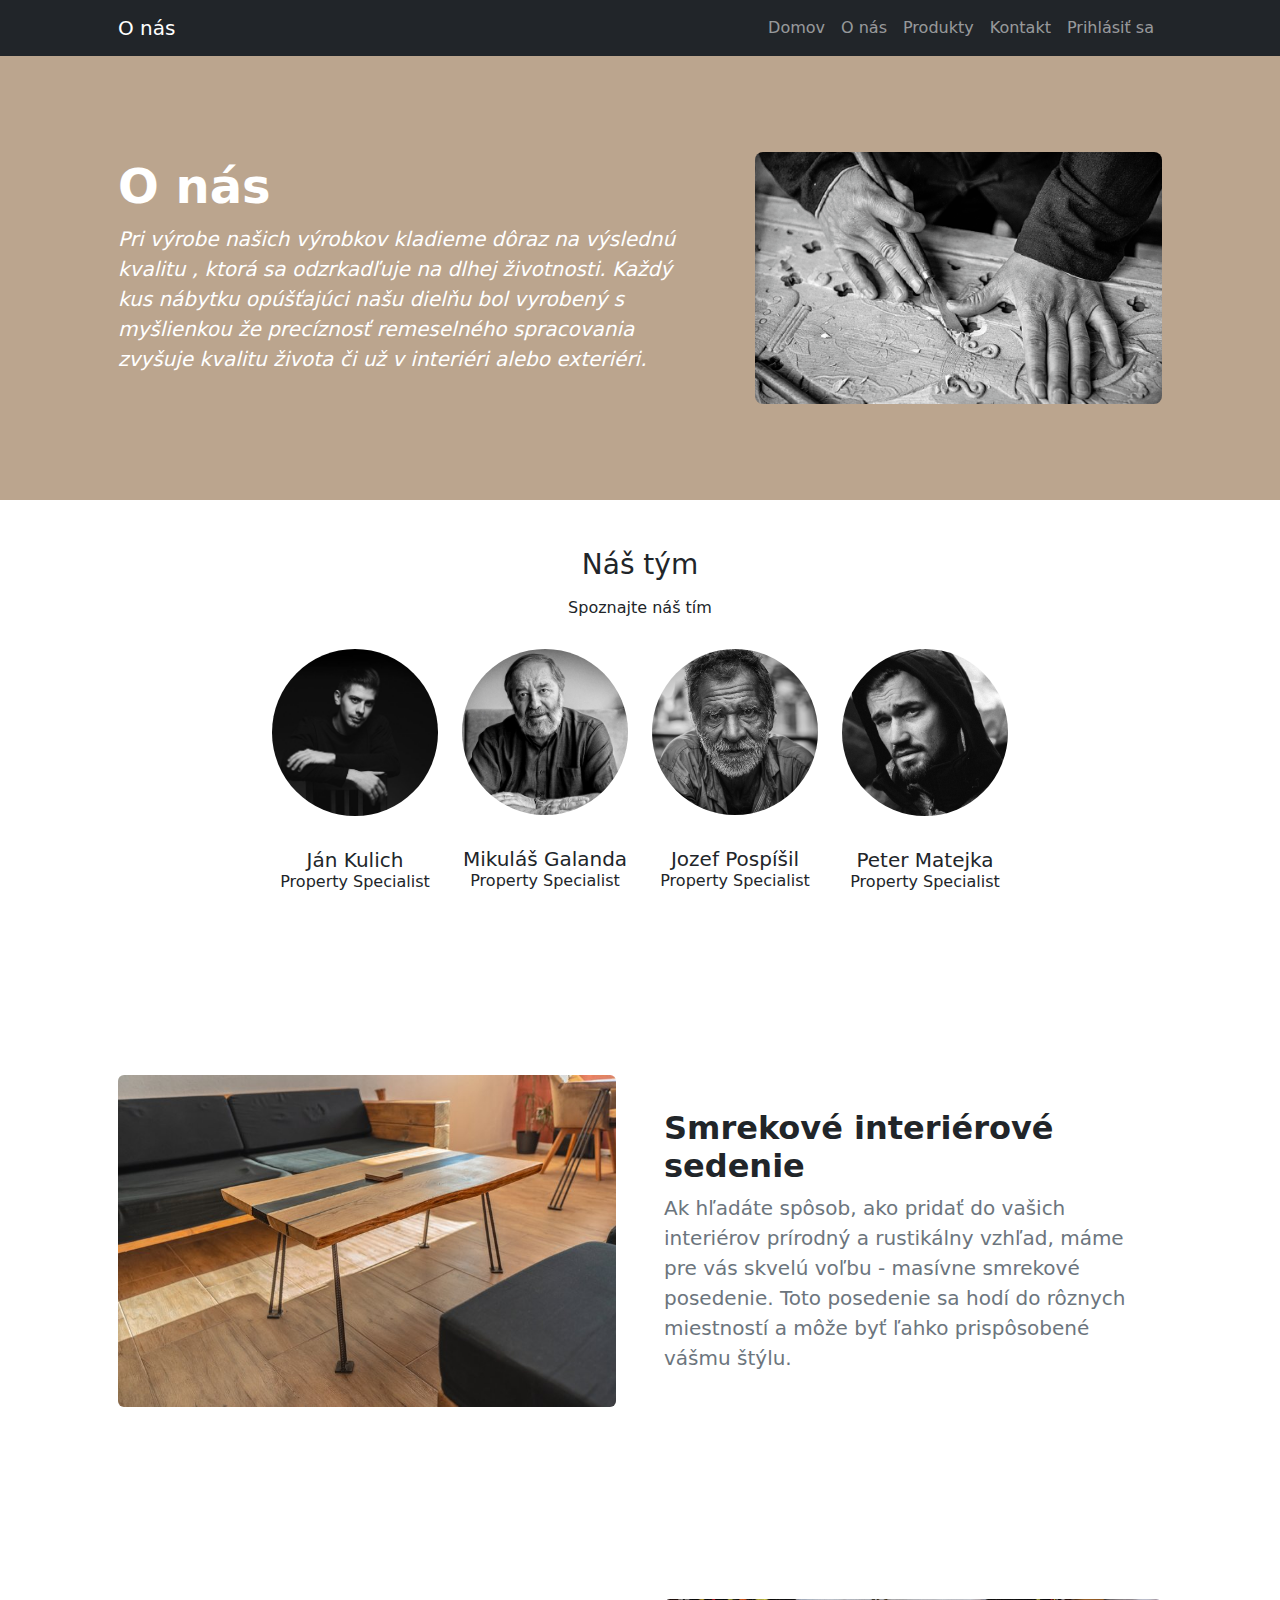
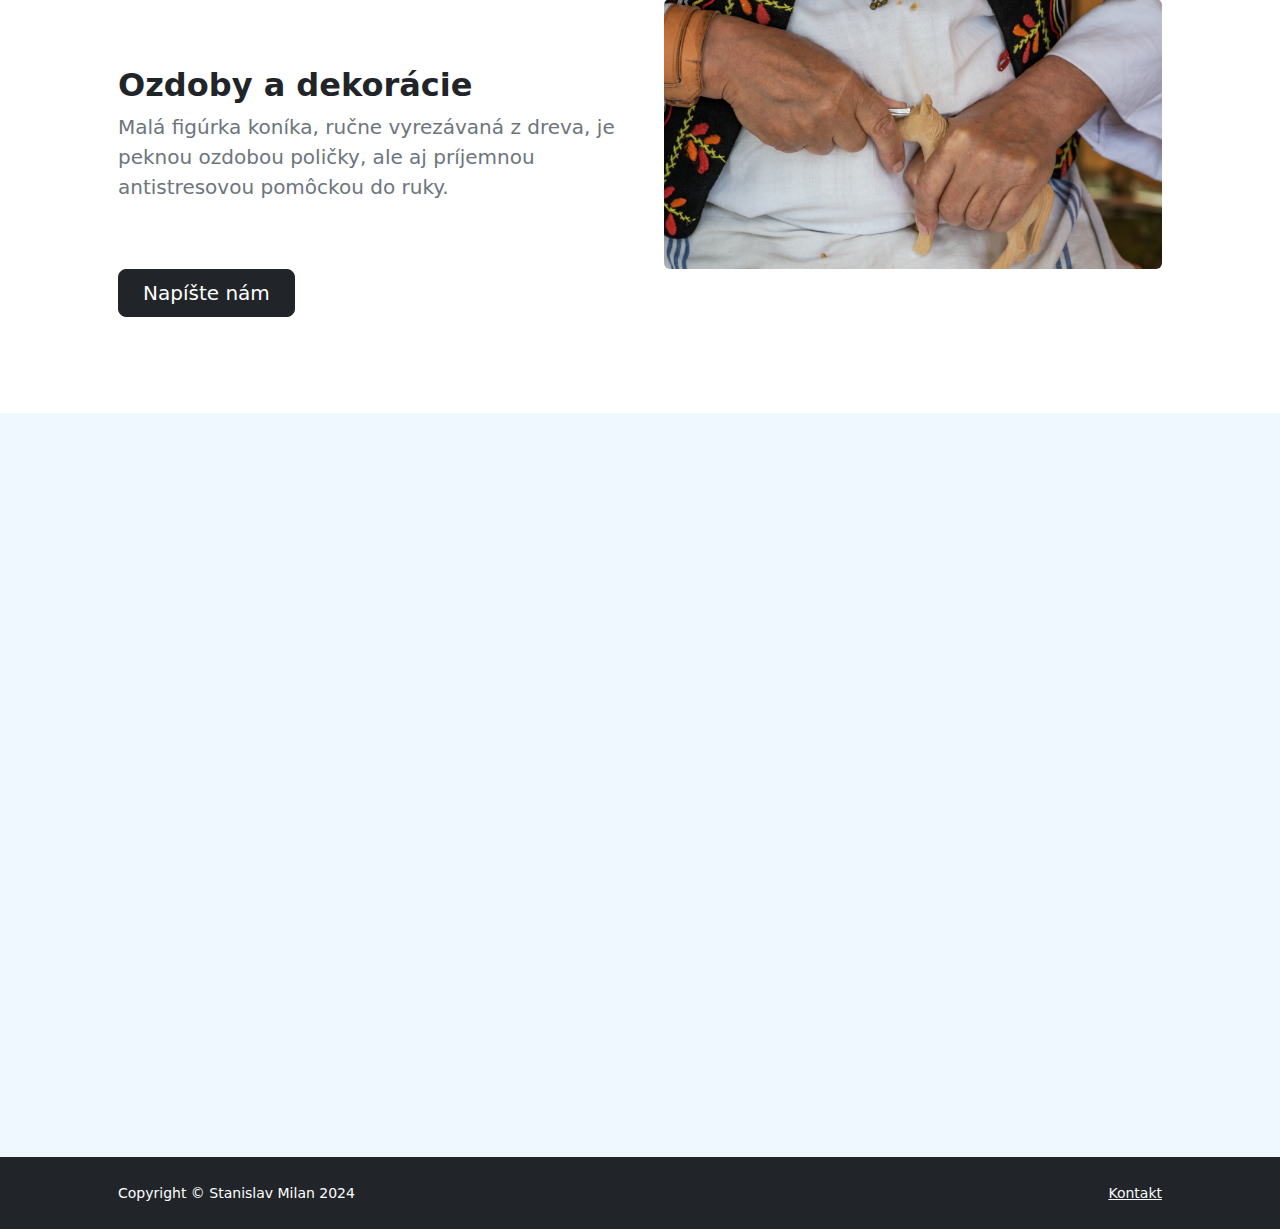
==== commit 37cef3ba: "Update about.html" ====
--- a/about.html
+++ b/about.html
@@ -55,7 +55,7 @@
                   <div class="row justify-content-center mb-4">
                     <div class="col-md-7 text-center ">
                       <h3 class="mb-3">Náš tým</h3>
-                      <h6 class="subtitle">Spoznajte náš tým </h6>
+                      <h6 class="subtitle">Spoznajte náš tím </h6>
                     </div>
                   </div>
                   <div class="row justify-content-center">
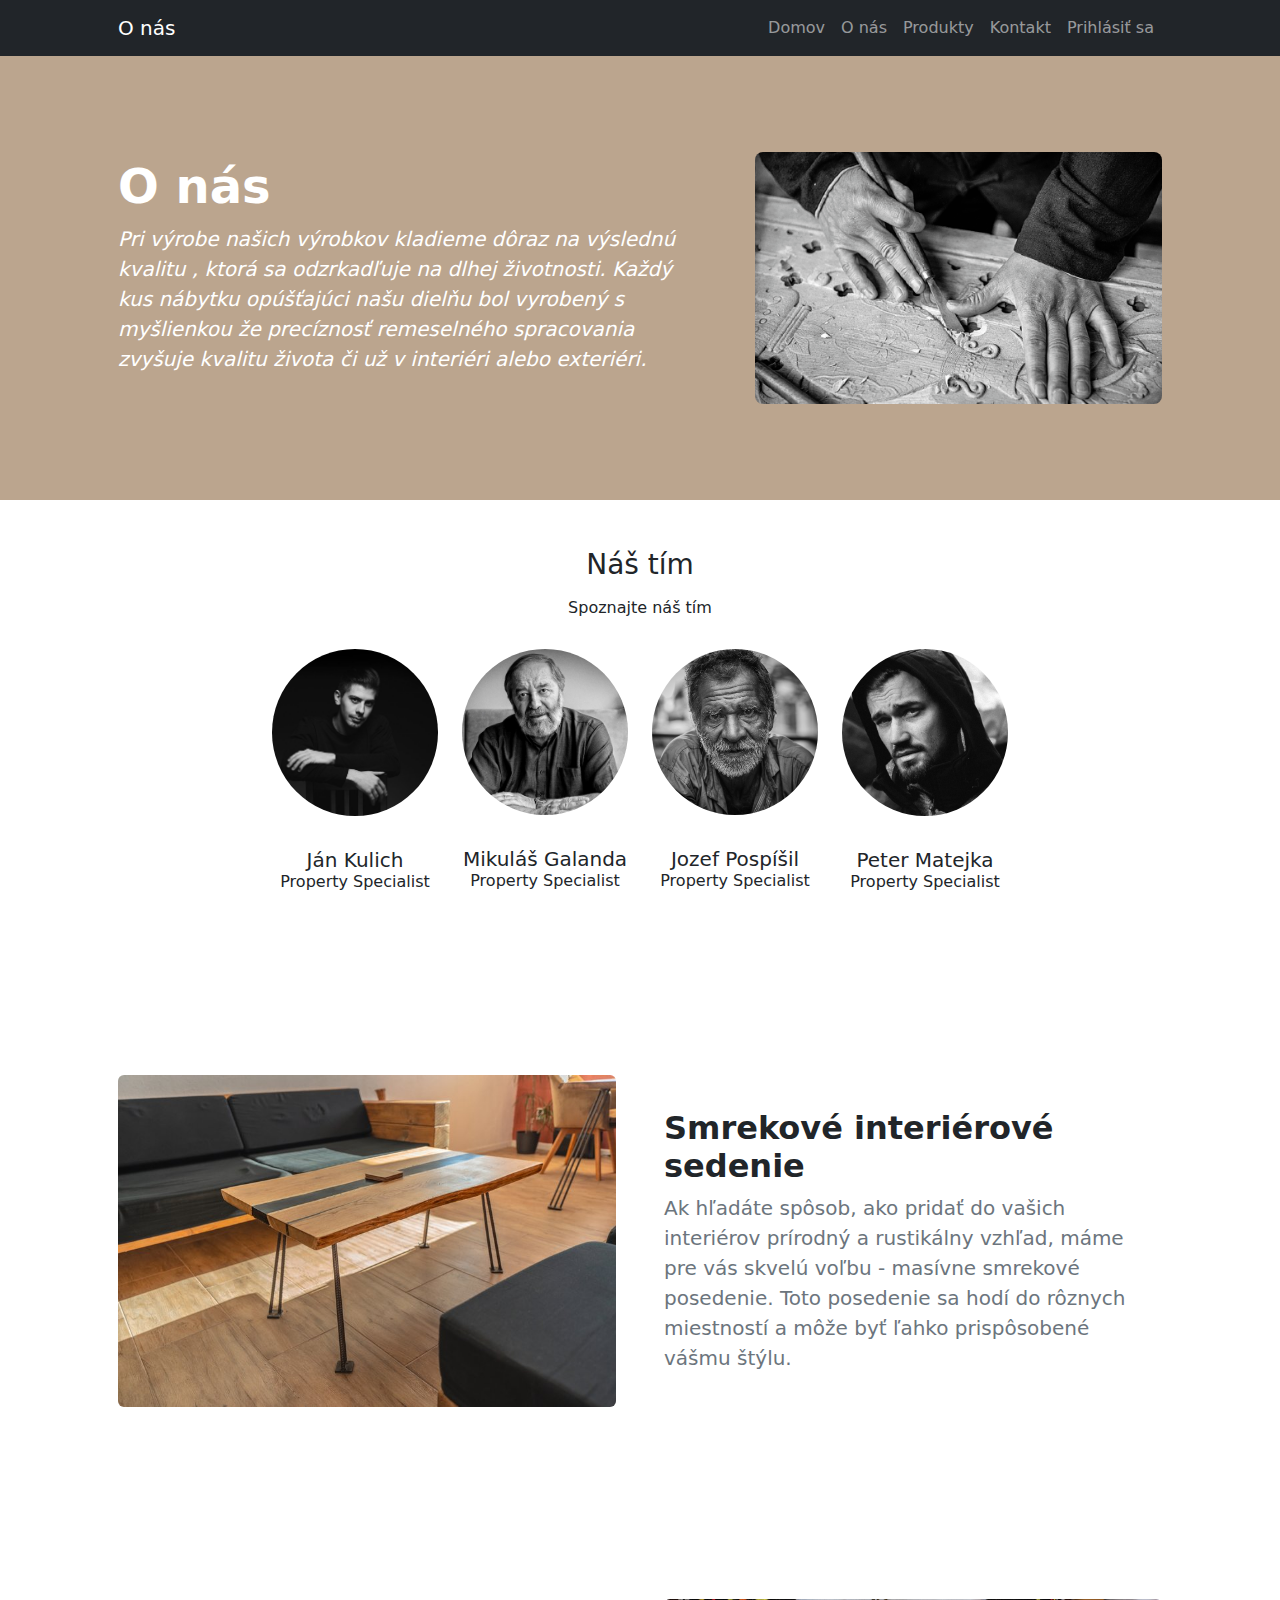
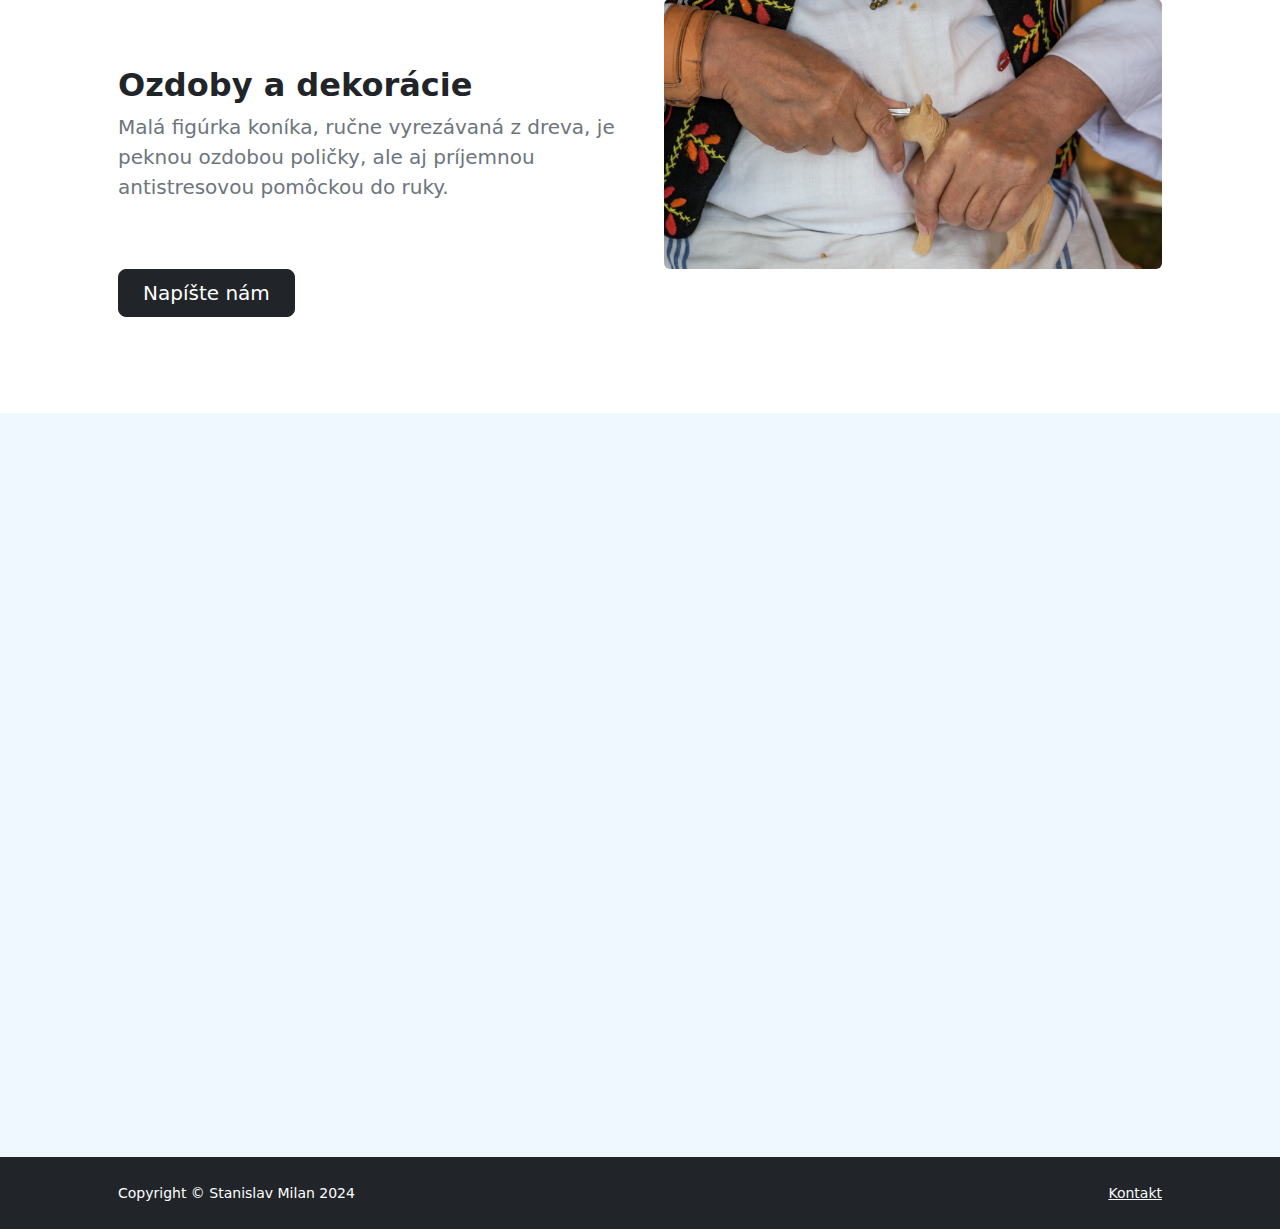
==== commit a23c20b6: "Update about.html" ====
--- a/about.html
+++ b/about.html
@@ -54,7 +54,7 @@
                 <div class="container">
                   <div class="row justify-content-center mb-4">
                     <div class="col-md-7 text-center ">
-                      <h3 class="mb-3">Náš tým</h3>
+                      <h3 class="mb-3">Náš tím</h3>
                       <h6 class="subtitle">Spoznajte náš tím </h6>
                     </div>
                   </div>
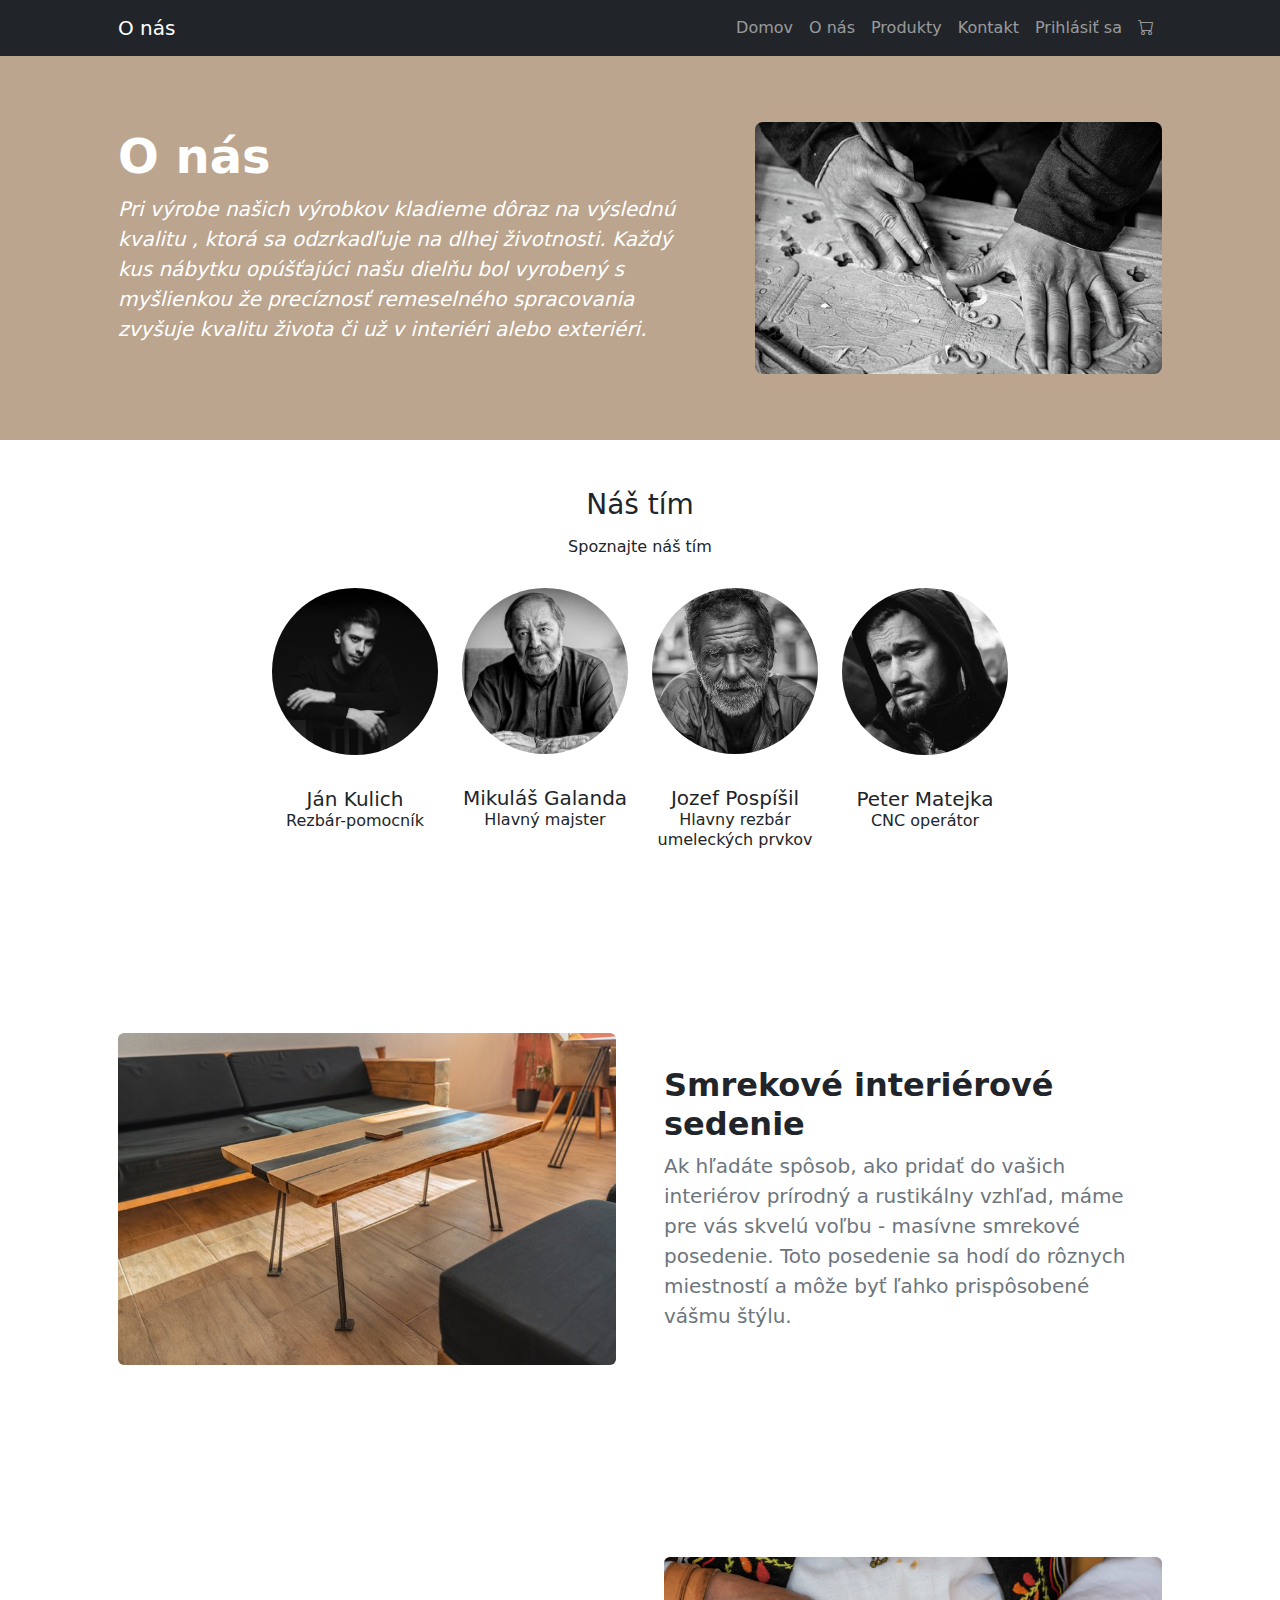
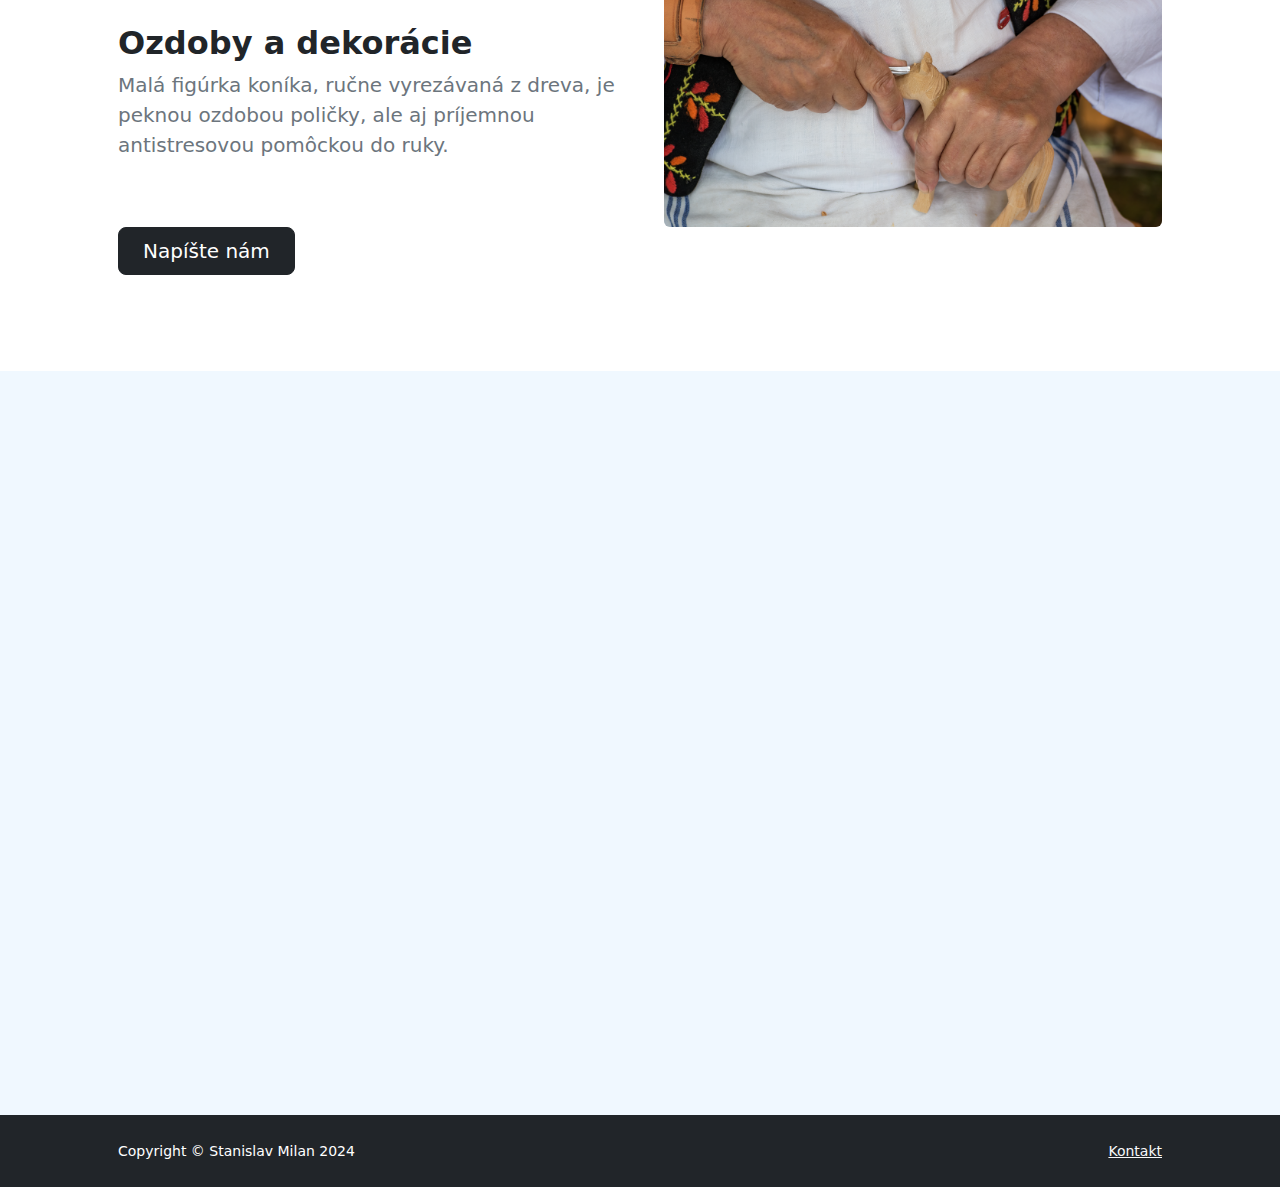
==== commit 321267c1: "Update about.html" ====
--- a/about.html
+++ b/about.html
@@ -6,11 +6,8 @@
         <meta name="description" content="" />
         <meta name="author" content="Stanislav Milan" />
         <title>Umelecké rezbárstvo-Masívny nábytok</title>
-        <!-- Favicon-->
         <link rel="icon" type="image/x-icon" href="assets/stanologo.jpg" />
-        <!-- Bootstrap icons-->
-        <link href="https://cdn.jsdelivr.net/npm/bootstrap-icons@1.5.0/font/bootstrap-icons.css" rel="stylesheet" />
-        <!-- Core theme CSS (includes Bootstrap)-->
+        <link href="https://cdn.jsdelivr.net/npm/bootstrap-icons@1.5.0/font/bootstrap-icons.css" rel="stylesheet" /> 
         <link href="css/styles.css" rel="stylesheet" />
     </head>
     <body class="d-flex flex-column h-100 mt-0">
@@ -23,20 +20,23 @@
                     <div class="collapse navbar-collapse" id="navbarSupportedContent">
                         <ul class="navbar-nav ms-auto mb-2 mb-lg-0">
                             <li class="nav-item"><a class="nav-link" href="index.html">Domov</a></li>
-                            <li class="nav-item"><a class="nav-link" href="about.html">O nás</a></li>
-                            <li class="nav-item"><a class="nav-link" href="pricing.html">Produkty</a></li>
-                            <li class="nav-item"><a class="nav-link" href="contact.html">Kontakt</a></li>
-                            <li class="nav-item"><a class="nav-link" href="faq.html">Prihlásiť sa</a></li>
-                            <li class="nav-item dropdown">
+                            <li class="nav-item"><a class="nav-link" href="o nas.html">O nás</a></li>
+                            <li class="nav-item"><a class="nav-link" href="produkty.html">Produkty</a></li>
+                            <li class="nav-item"><a class="nav-link" href="kontakt.html">Kontakt</a></li>
+                            <li class="nav-item"><a class="nav-link" href="prihlasenie.html">Prihlásiť sa</a></li>
+                            <li class="nav-item">
+                              <a class="nav-link" href="cart.html"><i class="bi bi-cart"></i></a>
+                            </li>
+                        </ul>     
                     </div>
                 </div>
-            </nav>
+            </nav>  
             <!-- Header-->
             <button type="button" class="btn btn-dark  btn-floating btn-lg" id="btn-back-to-top">
                 <i class="bi bi-arrow-up-circle"></i>
               </button>
 
-            <header class="py-5" style="background-color: #bba58e;">
+            <header class="py-4" style="background-color: #bba58e;">
                 <div class="container px-5">
                     <div class="row gx-5 align-items-center justify-content-center">
                         <div class="col-lg-8 col-xl-7 col-xxl-6">
@@ -46,7 +46,7 @@
                                 <div class="d-grid gap-3 d-sm-flex justify-content-sm-center justify-content-xl-start "></div>
                             </div>
                           </div>
-                    <div class="col-xl-5 col-xxl-6 d-none d-xl-block text-center"><img class="img-fluid rounded-3 my-5" src="img/foto8.png" alt="..." /></div>
+                    <div class="col-xl-5 col-xxl-6 d-none d-xl-block text-center"><img class="img-fluid rounded-3 my-4" src="img/foto8.png" alt="..." /></div>
                 </div>
               </div>
             </header>
@@ -55,13 +55,11 @@
                   <div class="row justify-content-center mb-4">
                     <div class="col-md-7 text-center ">
                       <h3 class="mb-3">Náš tím</h3>
-                      <h6 class="subtitle">Spoznajte náš tím </h6>
+                      <h6 class="subtitle">Spoznajte náš tím  </h6>
                     </div>
                   </div>
                   <div class="row justify-content-center">
-                    <!-- column  -->
                     <div class="col-lg-2 mb-4">
-                      <!-- Row -->
                       <div class="row">
                         <div class="col-md-12">
                           <img src="img/pt1.jpg" alt="wrapkit" class="img-fluid rounded-circle" />
@@ -69,18 +67,12 @@
                         <div class="col-md-12 text-center">
                           <div class="pt-2">
                             <h5 class="mt-4 font-weight-medium mb-0">Ján Kulich </h5>
-                            <h6 class="subtitle mb-3">Property Specialist</h6>
-                            
-                           
+                            <h6 class="subtitle mb-3">Rezbár-pomocník</h6>                        
                           </div>
                         </div>
                       </div>
-                      <!-- Row -->
                     </div>
-                    <!-- column  -->
-                    <!-- column  -->
                     <div class="col-lg-2 mb-4">
-                      <!-- Row -->
                       <div class="row">
                         <div class="col-md-12">
                           <img src="img/pt2.jpg" alt="wrapkit" class="img-fluid rounded-circle" />
@@ -88,17 +80,12 @@
                         <div class="col-md-12 text-center">
                           <div class="pt-2">
                             <h5 class="mt-4 font-weight-medium mb-0">Mikuláš Galanda</h5>
-                            <h6 class="subtitle mb-3">Property Specialist</h6>
-                            
+                            <h6 class="subtitle mb-3">Hlavný majster</h6>                           
                           </div>
                         </div>
                       </div>
-                      <!-- Row -->
                     </div>
-                    <!-- column  -->
-                    <!-- column  -->
                     <div class="col-lg-2 mb-4">
-                      <!-- Row -->
                       <div class="row">
                         <div class="col-md-12">
                           <img src="img/pt3.jpg" alt="wrapkit" class="img-fluid rounded-circle" />
@@ -106,18 +93,12 @@
                         <div class="col-md-12 text-center">
                           <div class="pt-2">
                             <h5 class="mt-4 font-weight-medium mb-0">Jozef Pospíšil </h5>
-                            <h6 class="subtitle mb-3">Property Specialist</h6>
-                            
-                            
+                            <h6 class="subtitle mb-3">Hlavny rezbár umeleckých prvkov</h6>                                                  
                           </div>
                         </div>
                       </div>
-                      <!-- Row -->
                     </div>
-                    <!-- column  -->
-                    <!-- column  -->
                     <div class="col-lg-2 mb-4">
-                      <!-- Row -->
                       <div class="row">
                         <div class="col-md-12">
                           <img src="img/pt4.jpg" alt="wrapkit" class="img-fluid rounded-circle" />
@@ -125,18 +106,14 @@
                         <div class="col-md-12 text-center">
                           <div class="pt-2">
                             <h5 class="mt-4 font-weight-medium mb-0">Peter Matejka</h5>
-                            <h6 class="subtitle mb-3">Property Specialist</h6>
-                            
-                            
+                            <h6 class="subtitle mb-3">CNC operátor</h6>                          
                           </div>
                         </div>
                       </div>
-                      <!-- Row -->
                     </div>
                   </div>
                 </div>
               </div>
-            <!-- Sekcia 1-->
             <section class="py-5 bg-white" id="scroll-target">
                 <div class="container px-5 my-5">
                     <div class="row gx-5 align-items-center">
@@ -148,7 +125,6 @@
                     </div>
                 </div>
             </section>
-            <!-- Sekcia 2-->
             <section class="py-5 bg-white" id="scroll-target">
                 <div class="container px-5 my-5">
                     <div class="row gx-5 align-items-center">
@@ -161,7 +137,6 @@
                     <a class="btn btn-dark btn-lg px-4 me-sm-3" href="message formular.html">Napíšte nám</a>    
                 </div>
             </section>
-
             <!--Google map--> 
             <div class="row justify-content-center mb-4">
               <div class=" text-center ">
@@ -170,26 +145,19 @@
             </div>
               </div>
             </div>
-<!--Google Maps-->
-
-
-            
         <!-- Footer-->
         <footer class="bg-dark py-4 mt-auto">
             <div class="container px-5">
                 <div class="row align-items-center justify-content-between flex-column flex-sm-row">
                     <div class="col-auto"><div class="small m-0 text-white">Copyright &copy; Stanislav Milan 2024</div></div>
-                    <div class="col-auto">
-                        
-                        
+                    <div class="col-auto">                  
                         <a class="link-light small" href="contact.html">Kontakt</a>
                     </div>
                 </div>
             </div>
         </footer>
-        <!-- Bootstrap core JS-->
         <script src="https://cdn.jsdelivr.net/npm/bootstrap@5.2.3/dist/js/bootstrap.bundle.min.js"></script>
-        <!-- Core theme JS-->
         <script src="js/scripts.js"></script>
+
     </body>
 </html>
